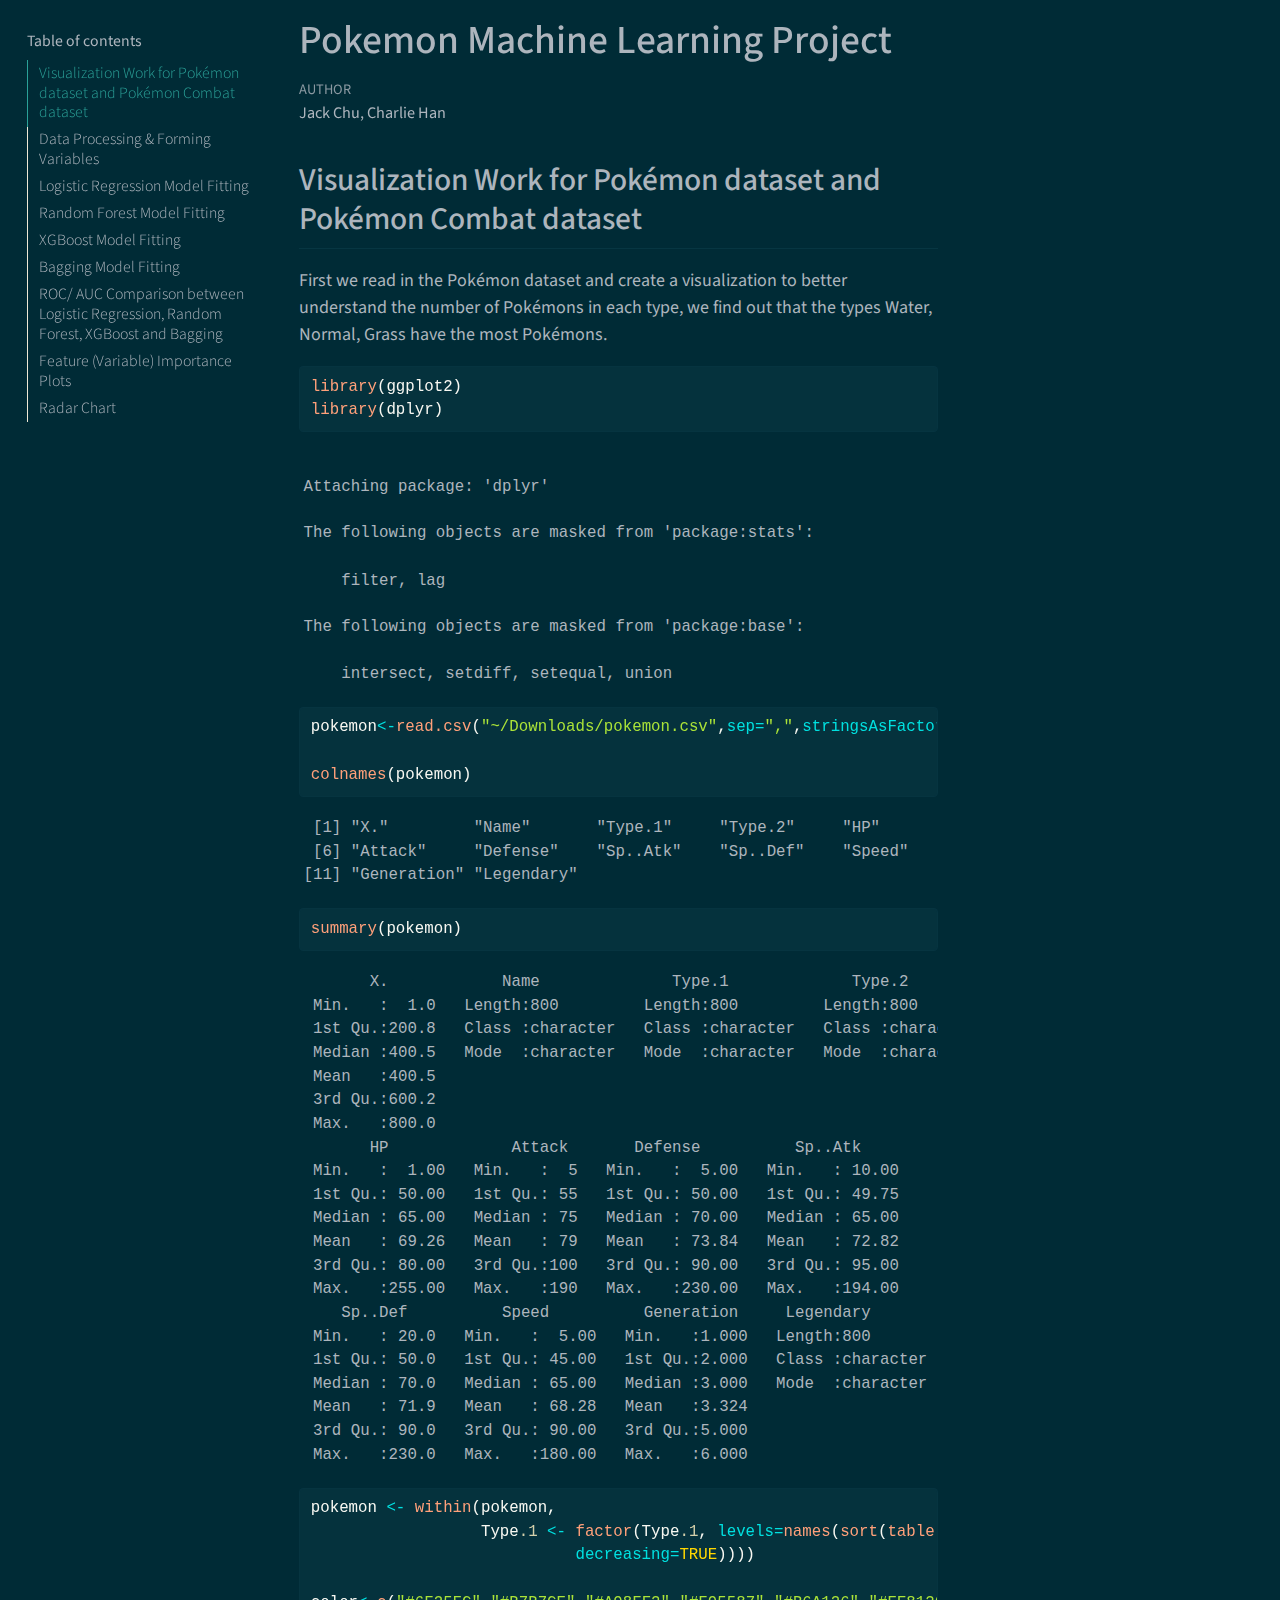
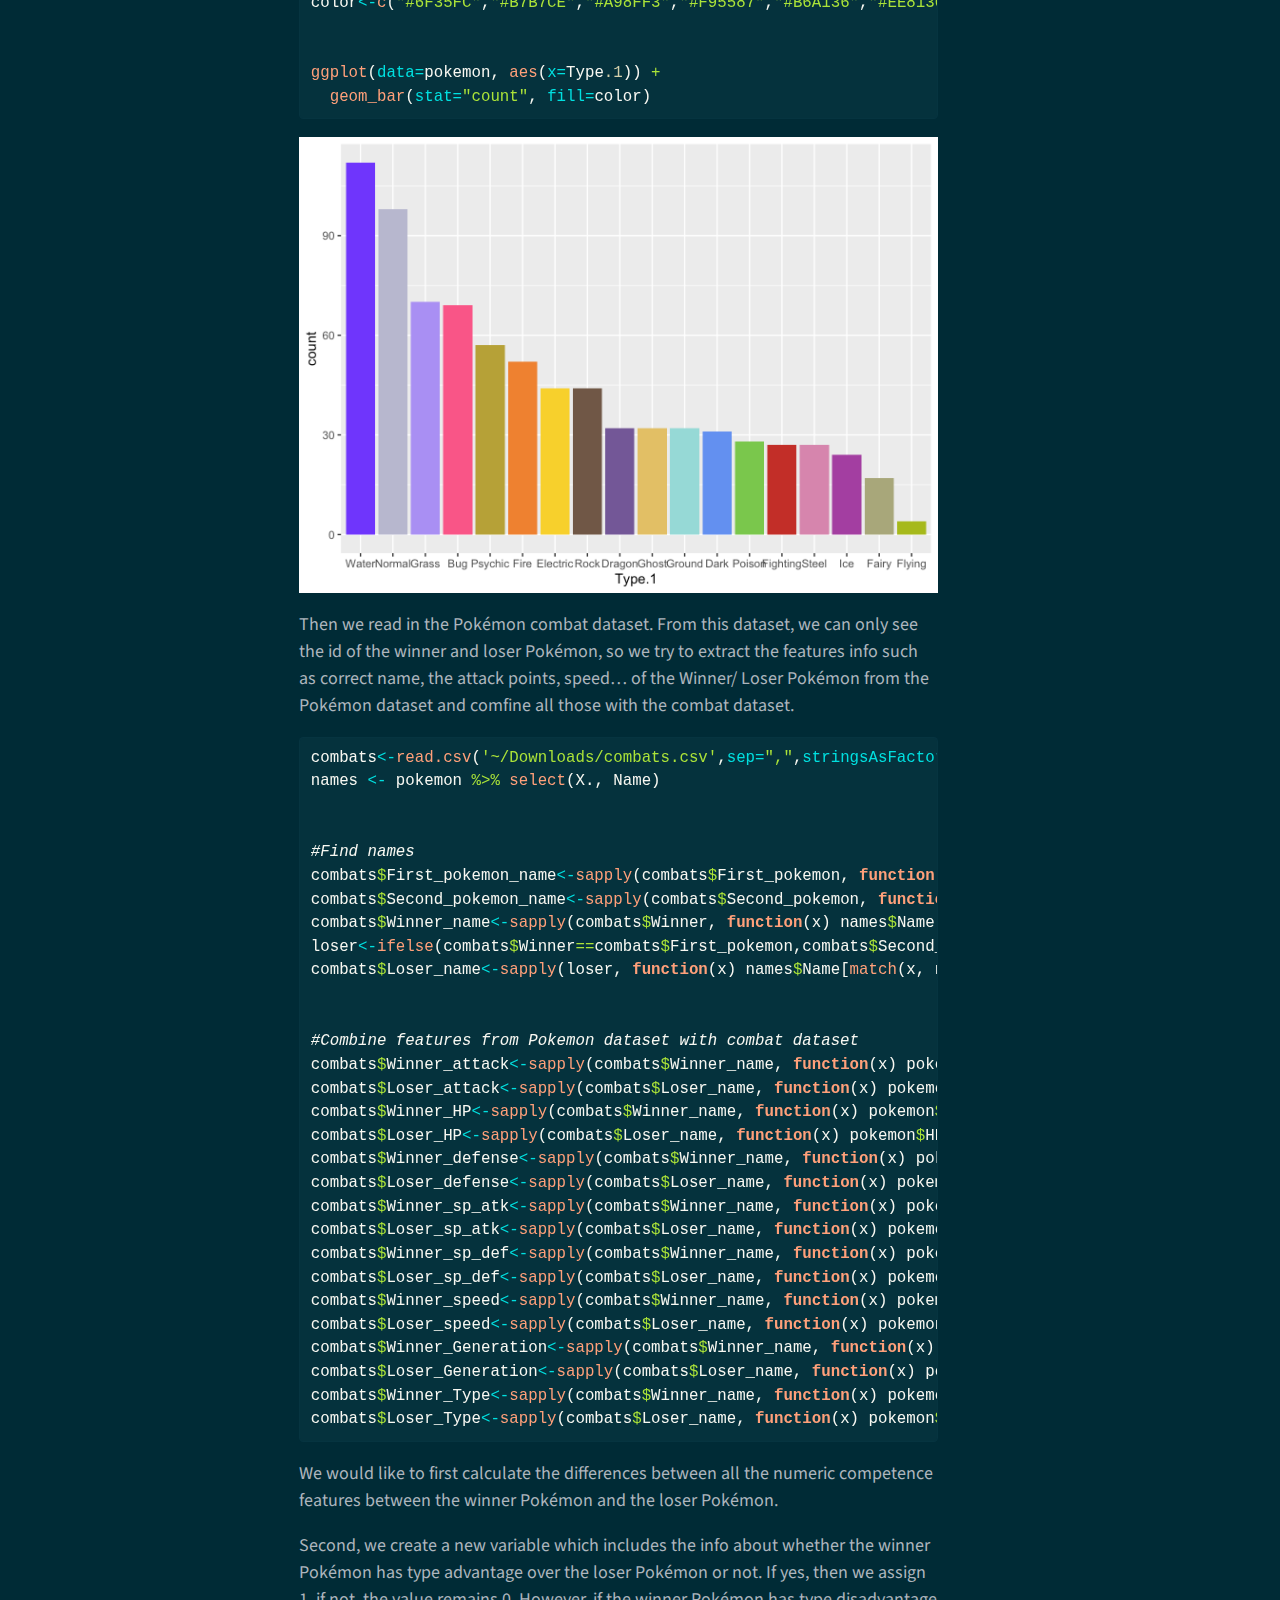
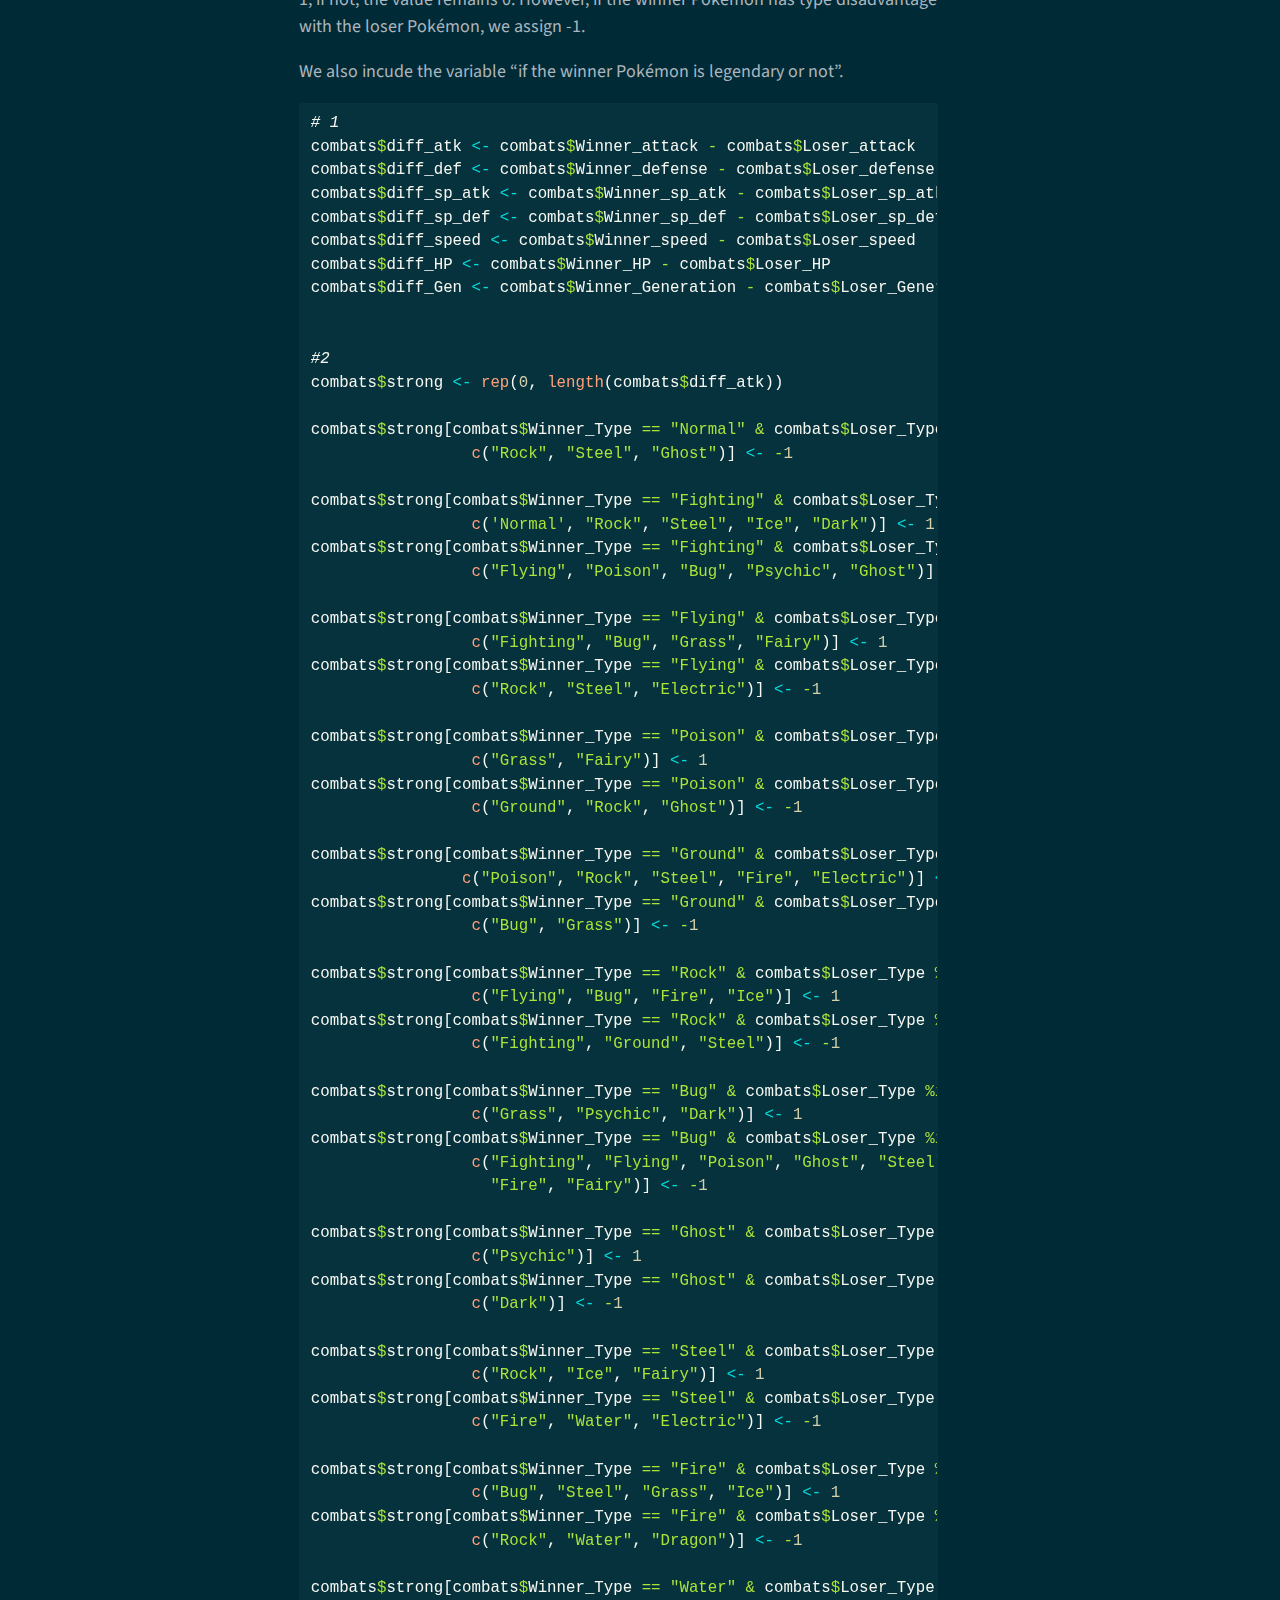
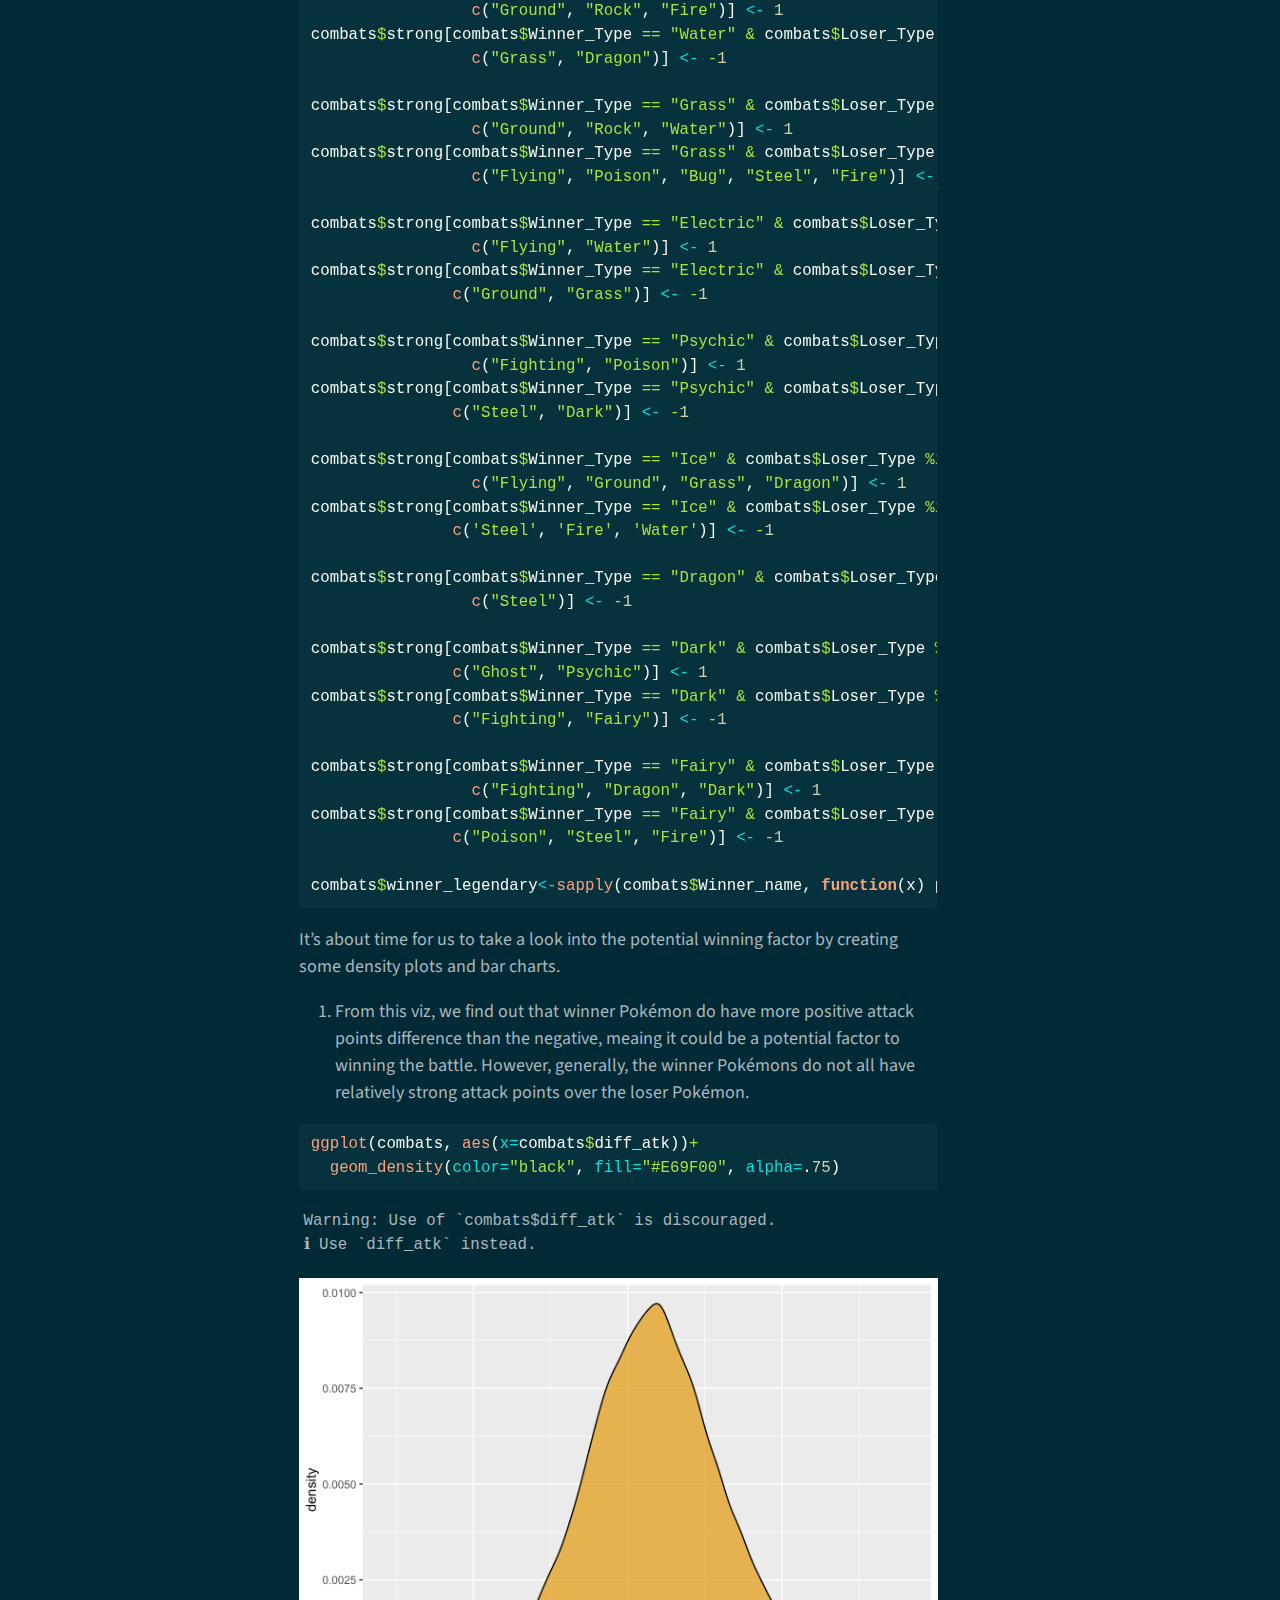
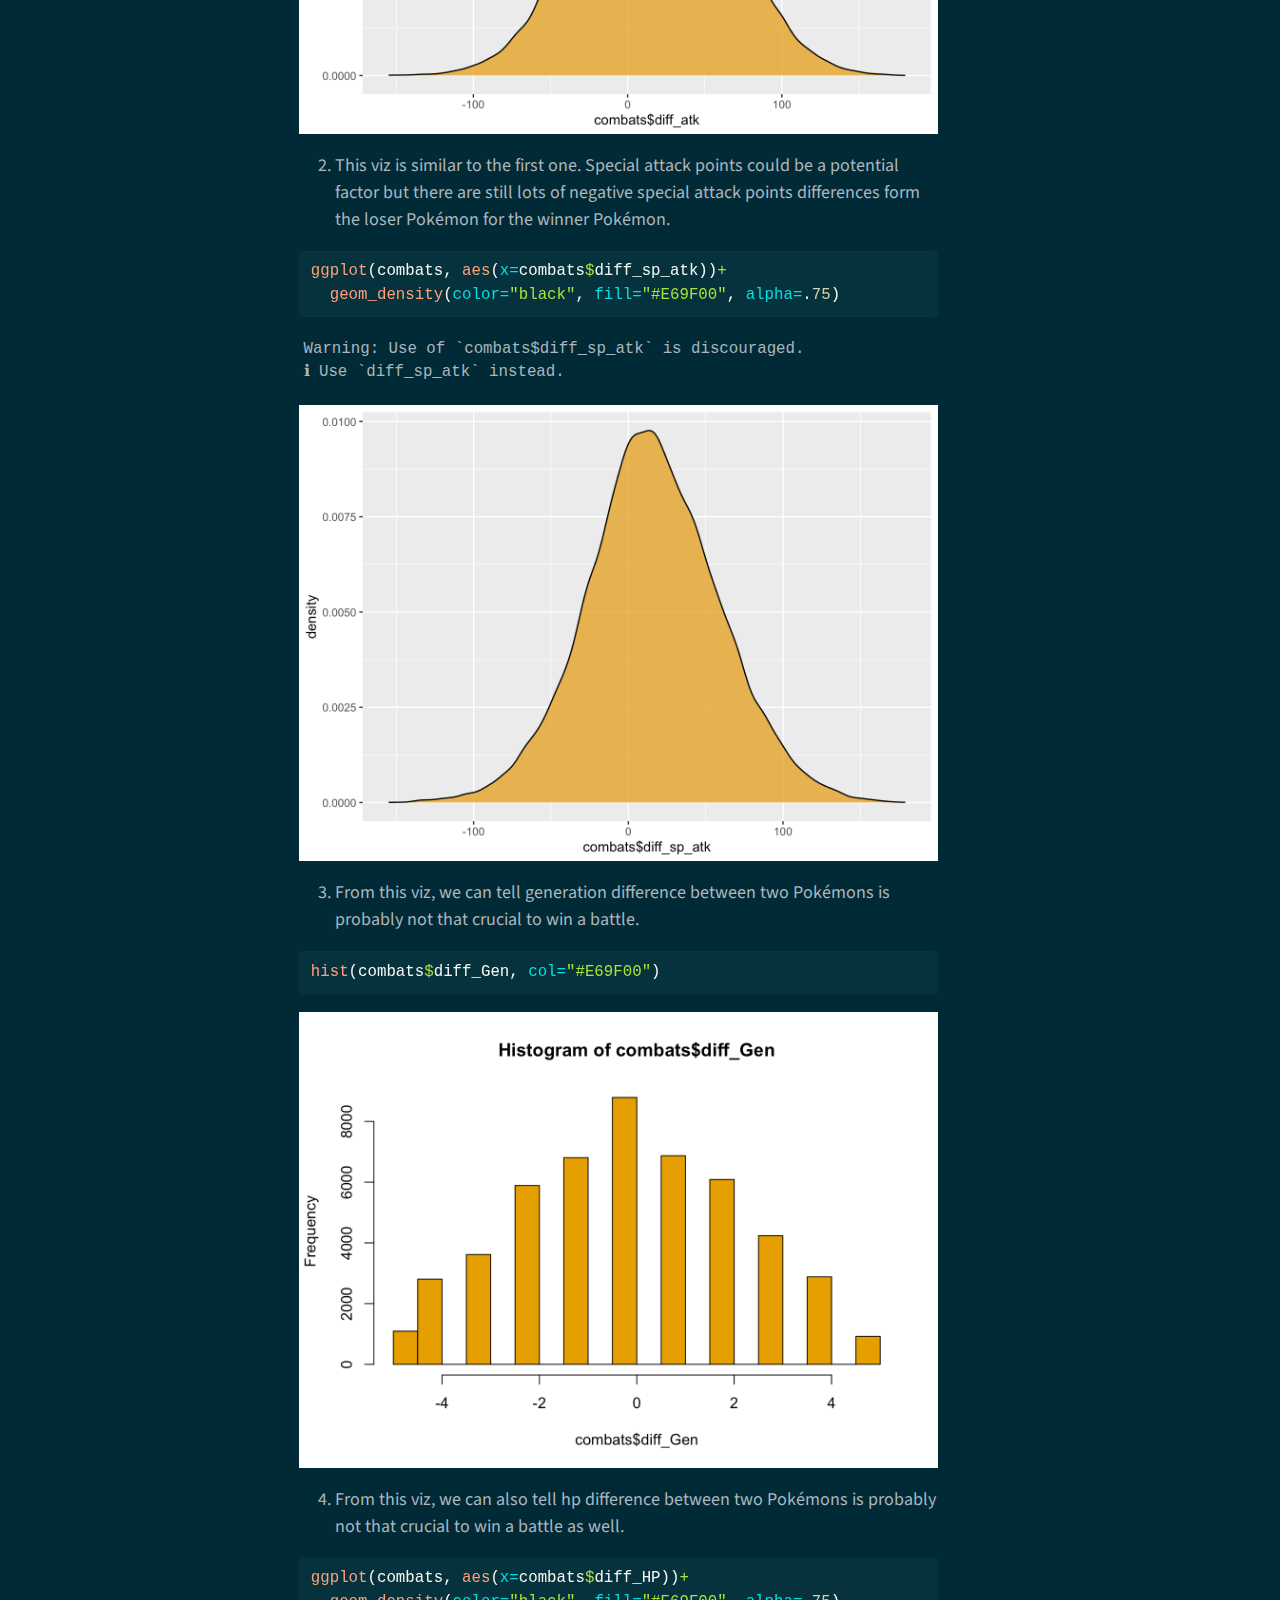
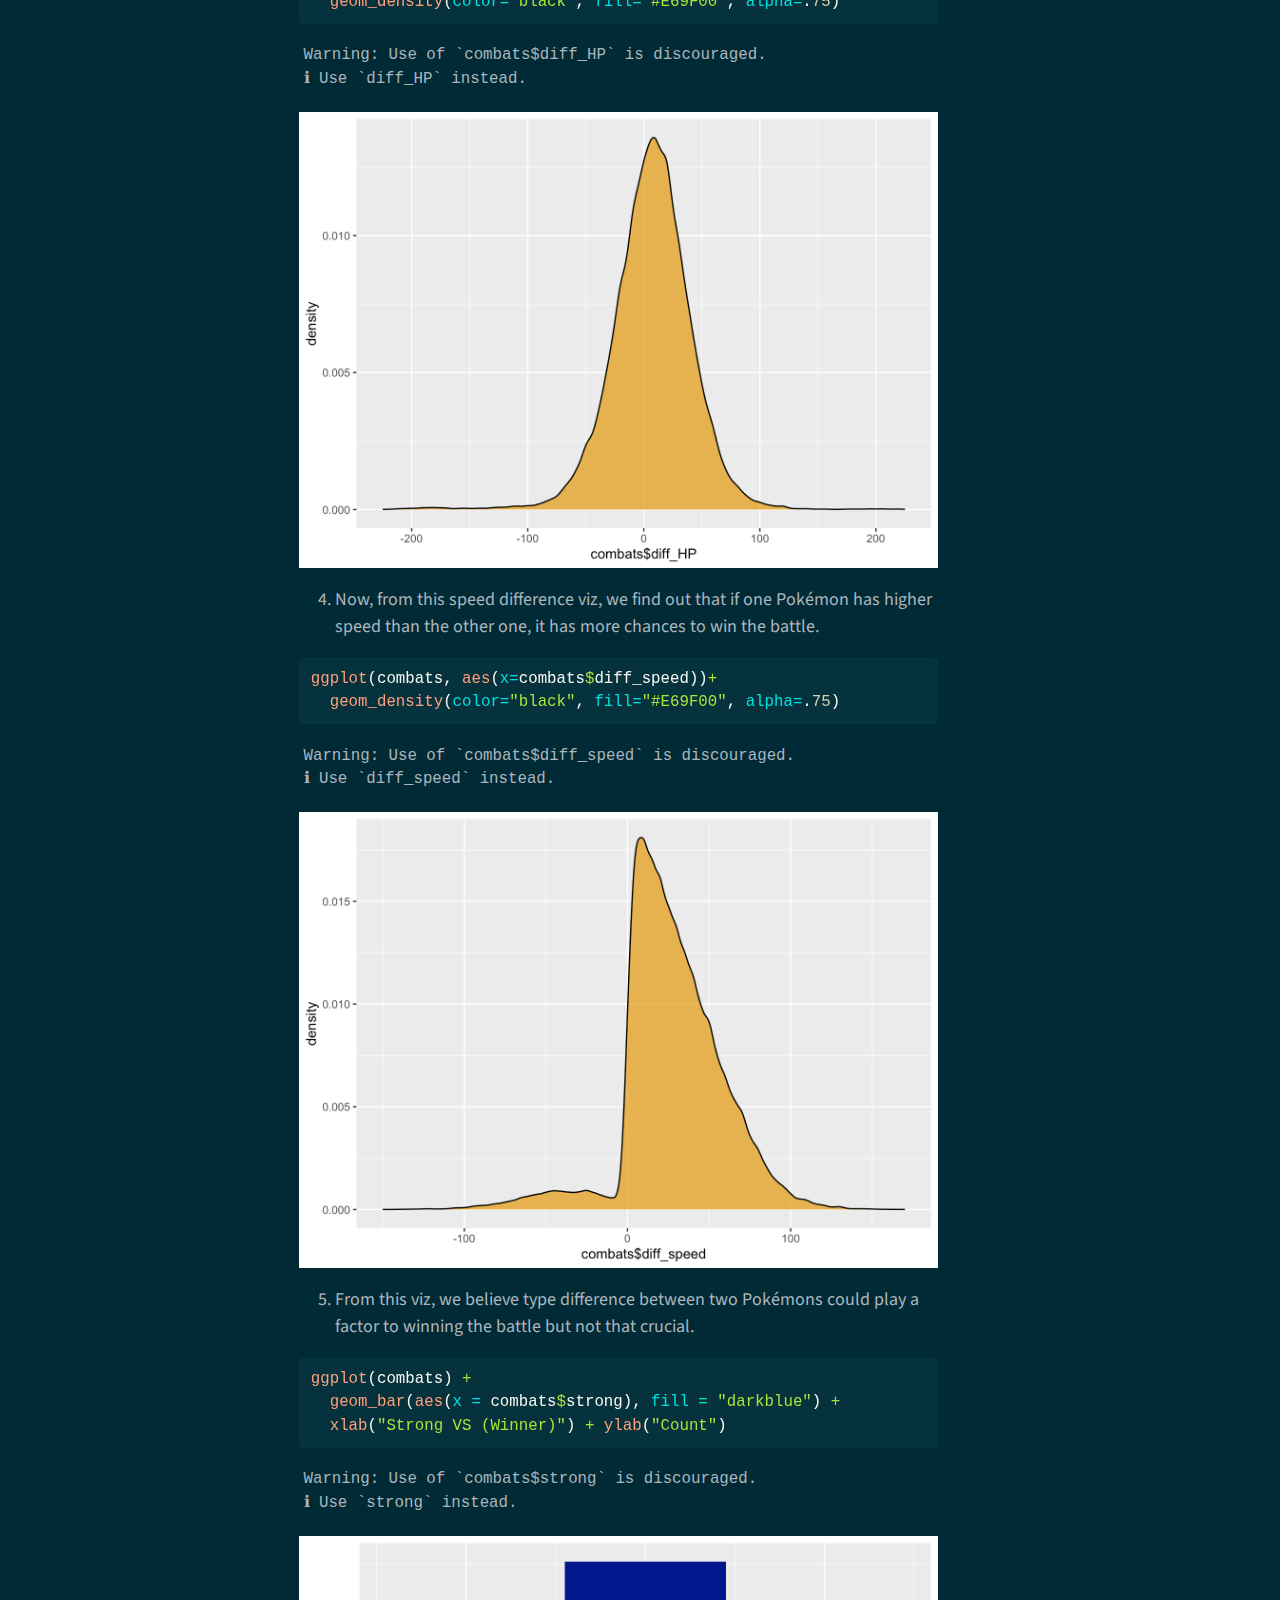
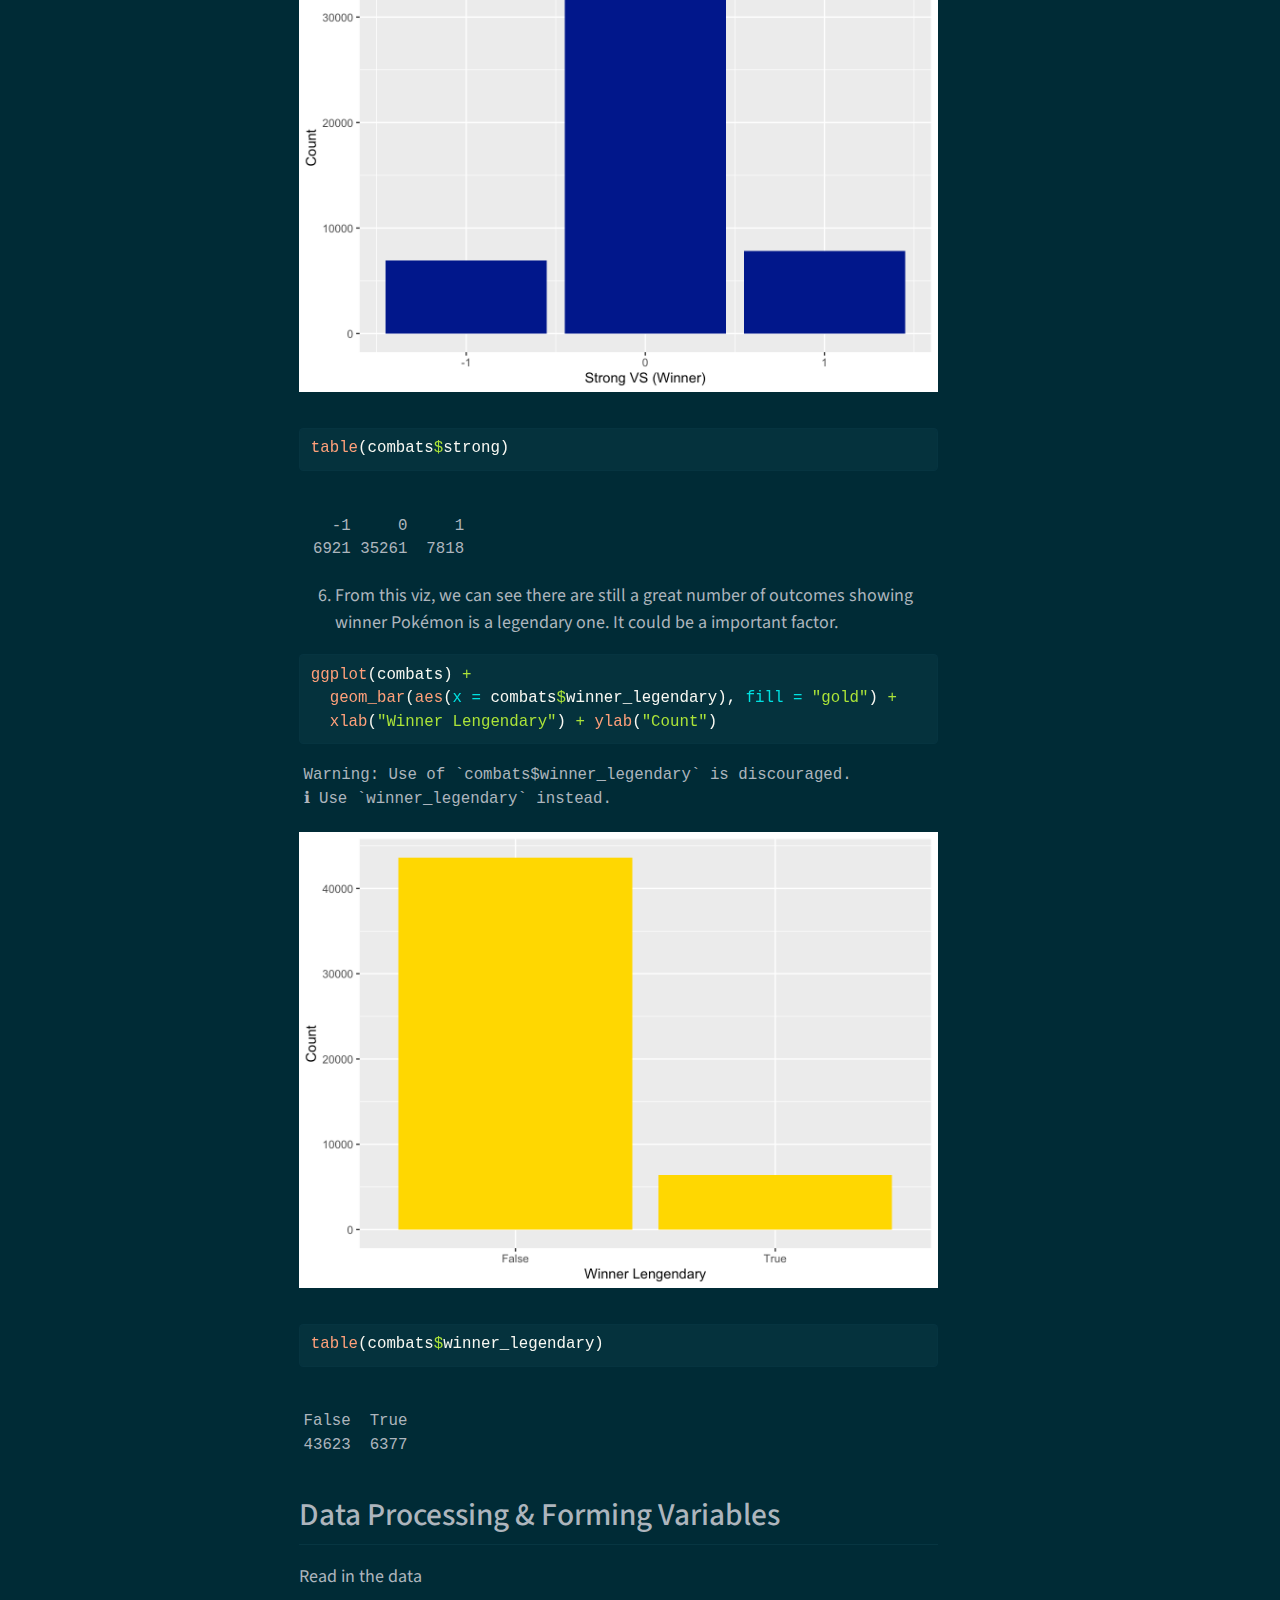
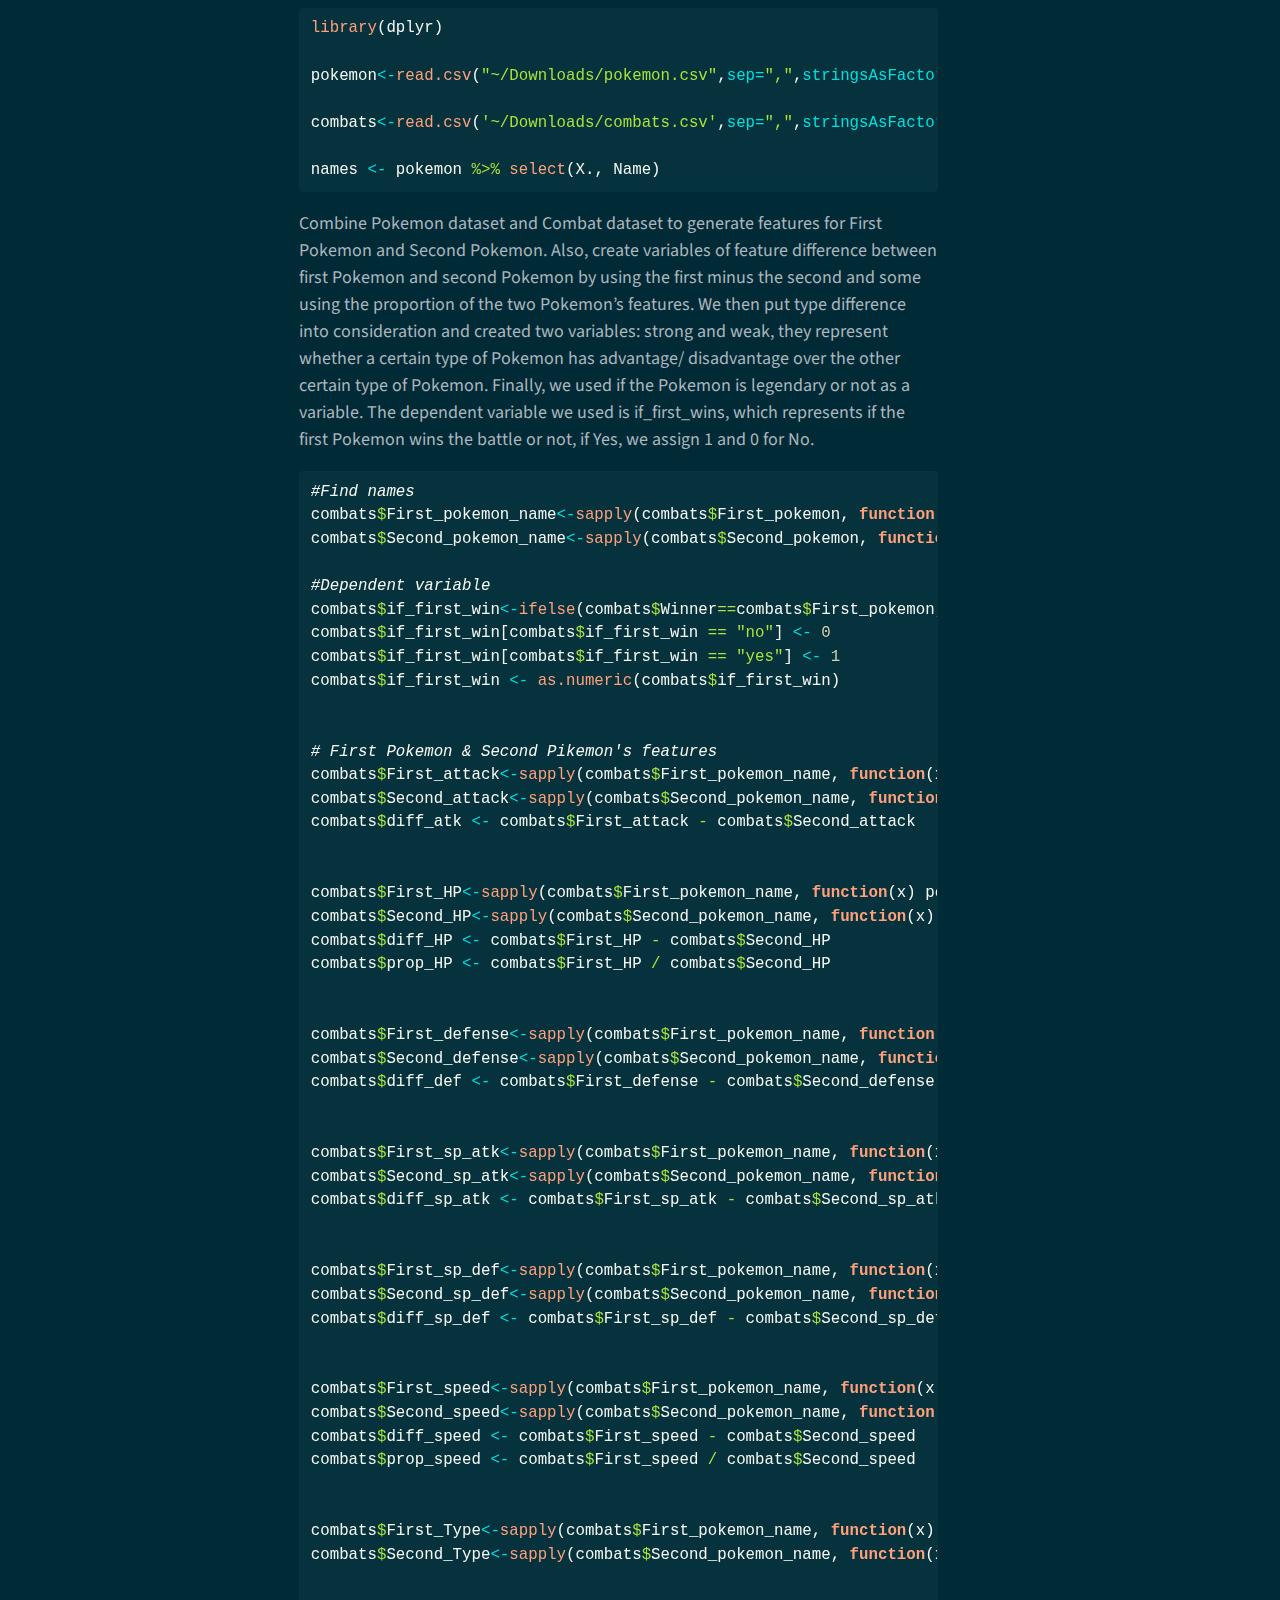
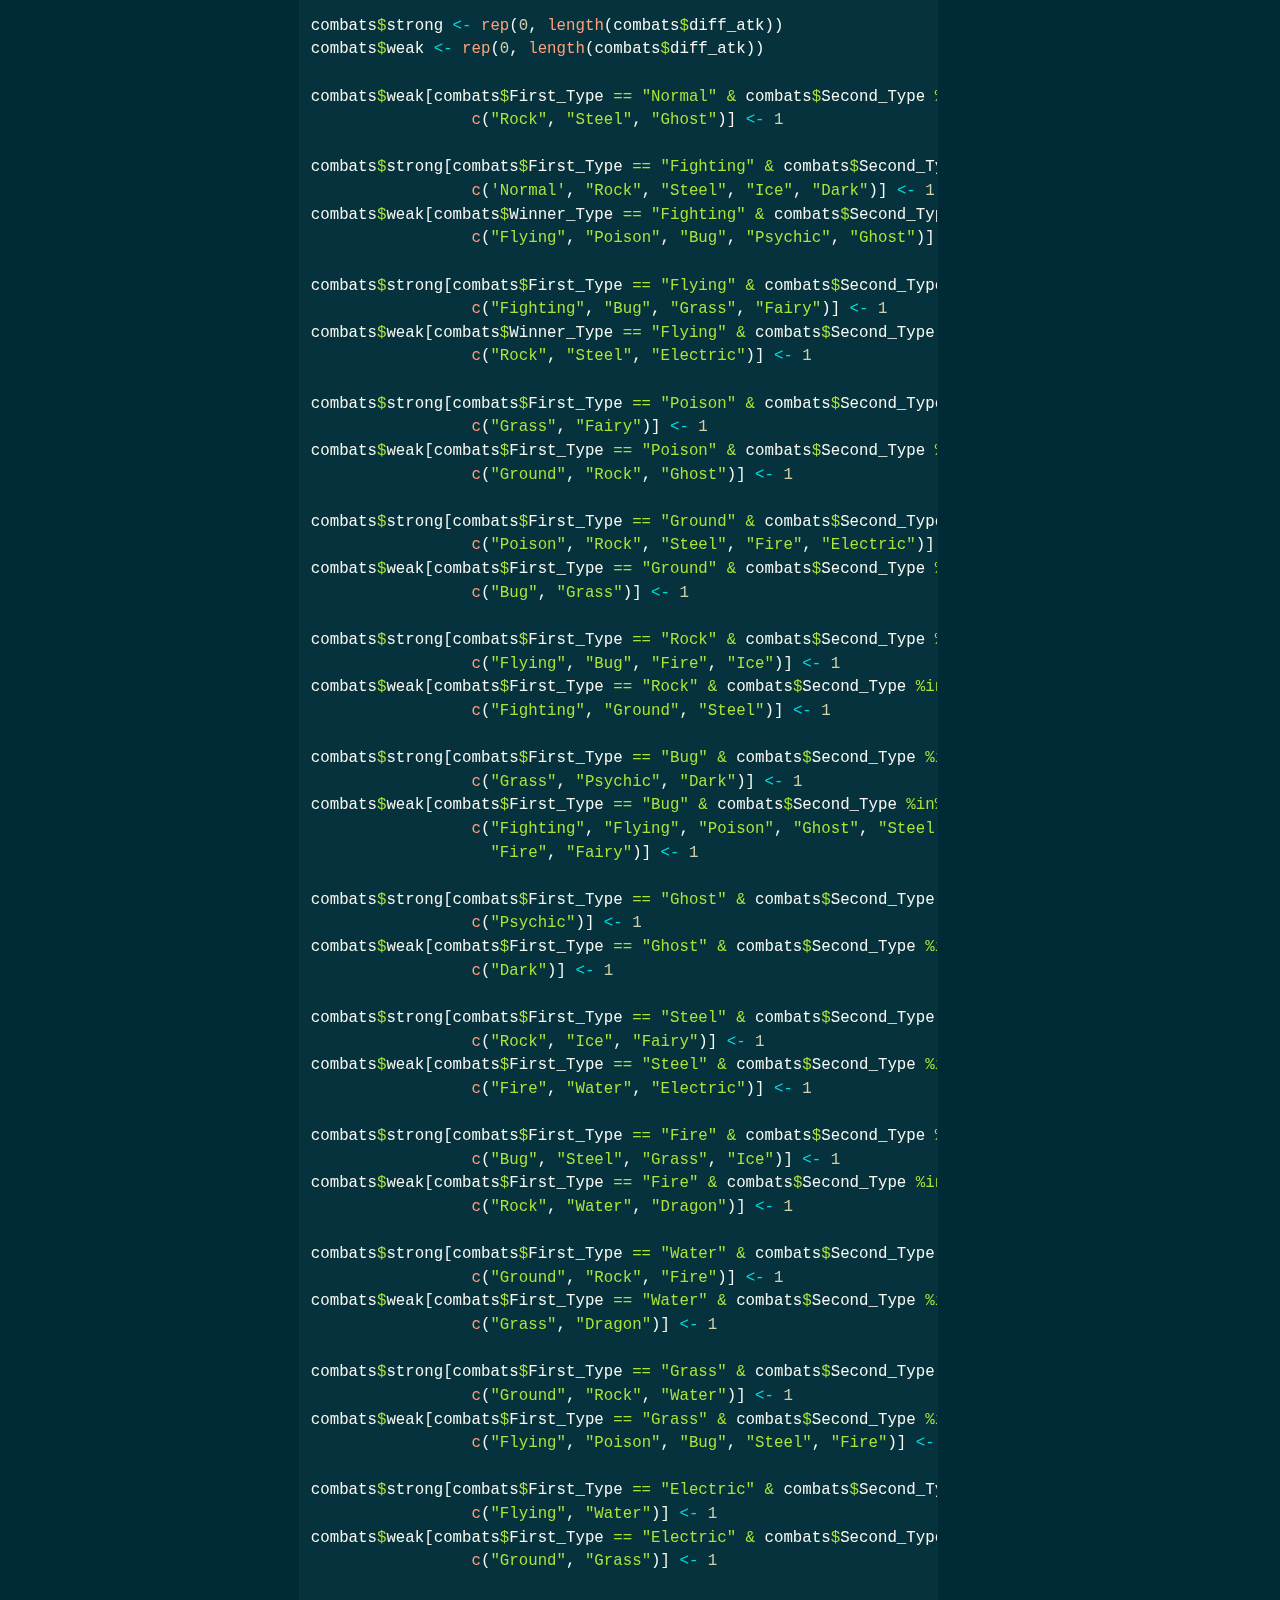
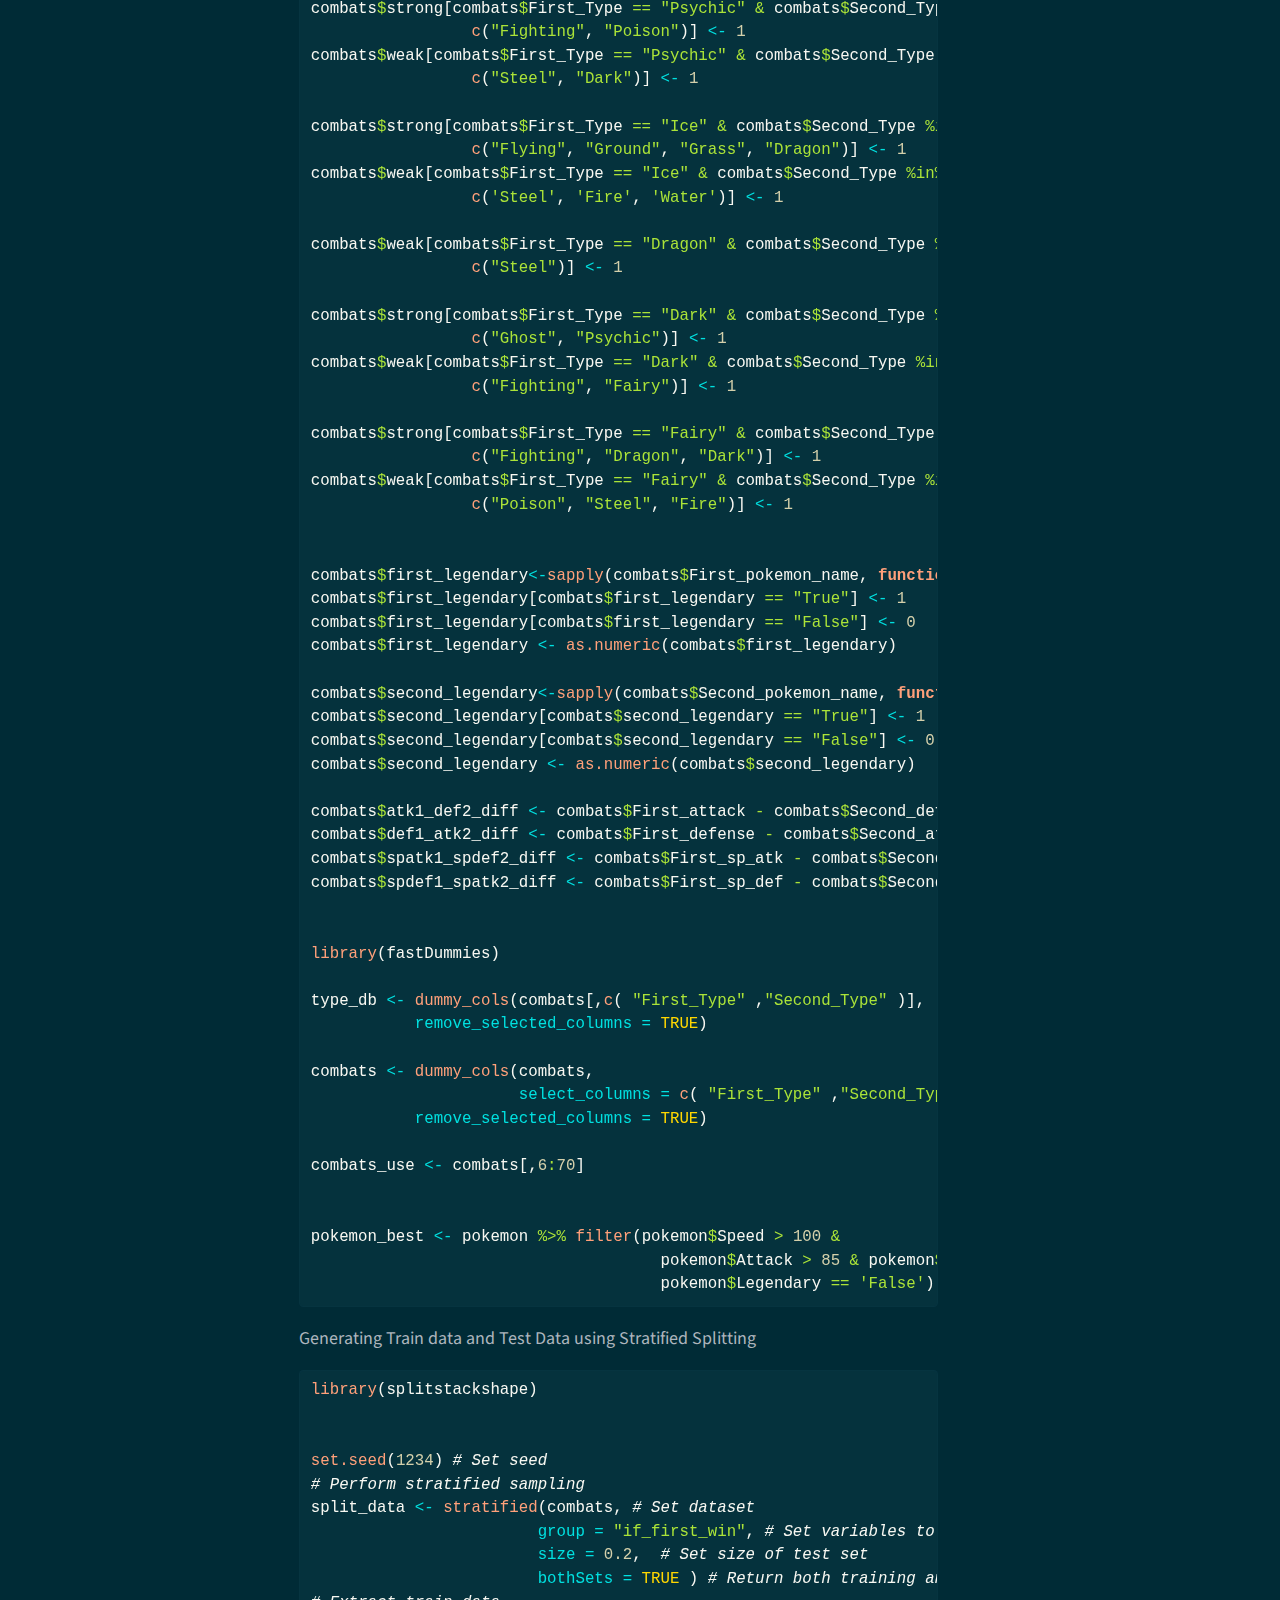
==== Pokemon Project/index.html @ e7b33d69 "Rename Pokemon Final Project.html to index.html" ====
<!DOCTYPE html>
<html xmlns="http://www.w3.org/1999/xhtml" lang="en" xml:lang="en"><head>

<meta charset="utf-8">
<meta name="generator" content="quarto-1.0.36">

<meta name="viewport" content="width=device-width, initial-scale=1.0, user-scalable=yes">

<meta name="author" content="Jack Chu, Charlie Han">

<title>Pokemon Machine Learning Project</title>
<style>
code{white-space: pre-wrap;}
span.smallcaps{font-variant: small-caps;}
span.underline{text-decoration: underline;}
div.column{display: inline-block; vertical-align: top; width: 50%;}
div.hanging-indent{margin-left: 1.5em; text-indent: -1.5em;}
ul.task-list{list-style: none;}
pre > code.sourceCode { white-space: pre; position: relative; }
pre > code.sourceCode > span { display: inline-block; line-height: 1.25; }
pre > code.sourceCode > span:empty { height: 1.2em; }
.sourceCode { overflow: visible; }
code.sourceCode > span { color: inherit; text-decoration: inherit; }
div.sourceCode { margin: 1em 0; }
pre.sourceCode { margin: 0; }
@media screen {
div.sourceCode { overflow: auto; }
}
@media print {
pre > code.sourceCode { white-space: pre-wrap; }
pre > code.sourceCode > span { text-indent: -5em; padding-left: 5em; }
}
pre.numberSource code
  { counter-reset: source-line 0; }
pre.numberSource code > span
  { position: relative; left: -4em; counter-increment: source-line; }
pre.numberSource code > span > a:first-child::before
  { content: counter(source-line);
    position: relative; left: -1em; text-align: right; vertical-align: baseline;
    border: none; display: inline-block;
    -webkit-touch-callout: none; -webkit-user-select: none;
    -khtml-user-select: none; -moz-user-select: none;
    -ms-user-select: none; user-select: none;
    padding: 0 4px; width: 4em;
    color: #aaaaaa;
  }
pre.numberSource { margin-left: 3em; border-left: 1px solid #aaaaaa;  padding-left: 4px; }
div.sourceCode
  {   }
@media screen {
pre > code.sourceCode > span > a:first-child::before { text-decoration: underline; }
}
code span.al { color: #ff0000; font-weight: bold; } /* Alert */
code span.an { color: #60a0b0; font-weight: bold; font-style: italic; } /* Annotation */
code span.at { color: #7d9029; } /* Attribute */
code span.bn { color: #40a070; } /* BaseN */
code span.bu { } /* BuiltIn */
code span.cf { color: #007020; font-weight: bold; } /* ControlFlow */
code span.ch { color: #4070a0; } /* Char */
code span.cn { color: #880000; } /* Constant */
code span.co { color: #60a0b0; font-style: italic; } /* Comment */
code span.cv { color: #60a0b0; font-weight: bold; font-style: italic; } /* CommentVar */
code span.do { color: #ba2121; font-style: italic; } /* Documentation */
code span.dt { color: #902000; } /* DataType */
code span.dv { color: #40a070; } /* DecVal */
code span.er { color: #ff0000; font-weight: bold; } /* Error */
code span.ex { } /* Extension */
code span.fl { color: #40a070; } /* Float */
code span.fu { color: #06287e; } /* Function */
code span.im { } /* Import */
code span.in { color: #60a0b0; font-weight: bold; font-style: italic; } /* Information */
code span.kw { color: #007020; font-weight: bold; } /* Keyword */
code span.op { color: #666666; } /* Operator */
code span.ot { color: #007020; } /* Other */
code span.pp { color: #bc7a00; } /* Preprocessor */
code span.sc { color: #4070a0; } /* SpecialChar */
code span.ss { color: #bb6688; } /* SpecialString */
code span.st { color: #4070a0; } /* String */
code span.va { color: #19177c; } /* Variable */
code span.vs { color: #4070a0; } /* VerbatimString */
code span.wa { color: #60a0b0; font-weight: bold; font-style: italic; } /* Warning */
</style>


<script src="Pokemon Final Project_files/libs/clipboard/clipboard.min.js"></script>
<script src="Pokemon Final Project_files/libs/quarto-html/quarto.js"></script>
<script src="Pokemon Final Project_files/libs/quarto-html/popper.min.js"></script>
<script src="Pokemon Final Project_files/libs/quarto-html/tippy.umd.min.js"></script>
<script src="Pokemon Final Project_files/libs/quarto-html/anchor.min.js"></script>
<link href="Pokemon Final Project_files/libs/quarto-html/tippy.css" rel="stylesheet">
<link href="Pokemon Final Project_files/libs/quarto-html/quarto-syntax-highlighting-dark.css" rel="stylesheet" id="quarto-text-highlighting-styles">
<script src="Pokemon Final Project_files/libs/bootstrap/bootstrap.min.js"></script>
<link href="Pokemon Final Project_files/libs/bootstrap/bootstrap-icons.css" rel="stylesheet">
<link href="Pokemon Final Project_files/libs/bootstrap/bootstrap.min.css" rel="stylesheet" id="quarto-bootstrap" data-mode="dark">


</head>

<body>

<div id="quarto-content" class="page-columns page-rows-contents page-layout-article toc-left">
<div id="quarto-sidebar-toc-left" class="sidebar toc-left">
  <nav id="TOC" role="doc-toc">
    <h2 id="toc-title">Table of contents</h2>
   
  <ul>
  <li><a href="#visualization-work-for-pokémon-dataset-and-pokémon-combat-dataset" id="toc-visualization-work-for-pokémon-dataset-and-pokémon-combat-dataset" class="nav-link active" data-scroll-target="#visualization-work-for-pokémon-dataset-and-pokémon-combat-dataset">Visualization Work for Pokémon dataset and Pokémon Combat dataset</a></li>
  <li><a href="#data-processing-forming-variables" id="toc-data-processing-forming-variables" class="nav-link" data-scroll-target="#data-processing-forming-variables">Data Processing &amp; Forming Variables</a></li>
  <li><a href="#logistic-regression-model-fitting" id="toc-logistic-regression-model-fitting" class="nav-link" data-scroll-target="#logistic-regression-model-fitting">Logistic Regression Model Fitting</a></li>
  <li><a href="#random-forest-model-fitting" id="toc-random-forest-model-fitting" class="nav-link" data-scroll-target="#random-forest-model-fitting">Random Forest Model Fitting</a></li>
  <li><a href="#xgboost-model-fitting" id="toc-xgboost-model-fitting" class="nav-link" data-scroll-target="#xgboost-model-fitting">XGBoost Model Fitting</a></li>
  <li><a href="#bagging-model-fitting" id="toc-bagging-model-fitting" class="nav-link" data-scroll-target="#bagging-model-fitting">Bagging Model Fitting</a></li>
  <li><a href="#roc-auc-comparison-between-logistic-regression-random-forest-xgboost-and-bagging" id="toc-roc-auc-comparison-between-logistic-regression-random-forest-xgboost-and-bagging" class="nav-link" data-scroll-target="#roc-auc-comparison-between-logistic-regression-random-forest-xgboost-and-bagging">ROC/ AUC Comparison between Logistic Regression, Random Forest, XGBoost and Bagging</a></li>
  <li><a href="#feature-variable-importance-plots" id="toc-feature-variable-importance-plots" class="nav-link" data-scroll-target="#feature-variable-importance-plots">Feature (Variable) Importance Plots</a></li>
  <li><a href="#radar-chart" id="toc-radar-chart" class="nav-link" data-scroll-target="#radar-chart">Radar Chart</a></li>
  </ul>
</nav>
</div>
<div id="quarto-margin-sidebar" class="sidebar margin-sidebar">
</div>
<main class="content" id="quarto-document-content">

<header id="title-block-header" class="quarto-title-block default">
<div class="quarto-title">
<h1 class="title">Pokemon Machine Learning Project</h1>
</div>



<div class="quarto-title-meta">

    <div>
    <div class="quarto-title-meta-heading">Author</div>
    <div class="quarto-title-meta-contents">
             <p>Jack Chu, Charlie Han </p>
          </div>
  </div>
    
    
  </div>
  

</header>

<section id="visualization-work-for-pokémon-dataset-and-pokémon-combat-dataset" class="level2">
<h2 class="anchored" data-anchor-id="visualization-work-for-pokémon-dataset-and-pokémon-combat-dataset">Visualization Work for Pokémon dataset and Pokémon Combat dataset</h2>
<p>First we read in the Pokémon dataset and create a visualization to better understand the number of Pokémons in each type, we find out that the types Water, Normal, Grass have the most Pokémons.</p>
<div class="cell">
<div class="sourceCode cell-code" id="cb1"><pre class="sourceCode r code-with-copy"><code class="sourceCode r"><span id="cb1-1"><a href="#cb1-1" aria-hidden="true" tabindex="-1"></a><span class="fu">library</span>(ggplot2)</span>
<span id="cb1-2"><a href="#cb1-2" aria-hidden="true" tabindex="-1"></a><span class="fu">library</span>(dplyr)</span></code><button title="Copy to Clipboard" class="code-copy-button"><i class="bi"></i></button></pre></div>
<div class="cell-output cell-output-stderr">
<pre><code>
Attaching package: 'dplyr'</code></pre>
</div>
<div class="cell-output cell-output-stderr">
<pre><code>The following objects are masked from 'package:stats':

    filter, lag</code></pre>
</div>
<div class="cell-output cell-output-stderr">
<pre><code>The following objects are masked from 'package:base':

    intersect, setdiff, setequal, union</code></pre>
</div>
<div class="sourceCode cell-code" id="cb5"><pre class="sourceCode r code-with-copy"><code class="sourceCode r"><span id="cb5-1"><a href="#cb5-1" aria-hidden="true" tabindex="-1"></a>pokemon<span class="ot">&lt;-</span><span class="fu">read.csv</span>(<span class="st">"~/Downloads/pokemon.csv"</span>,<span class="at">sep=</span><span class="st">","</span>,<span class="at">stringsAsFactors=</span>F)</span>
<span id="cb5-2"><a href="#cb5-2" aria-hidden="true" tabindex="-1"></a></span>
<span id="cb5-3"><a href="#cb5-3" aria-hidden="true" tabindex="-1"></a><span class="fu">colnames</span>(pokemon)</span></code><button title="Copy to Clipboard" class="code-copy-button"><i class="bi"></i></button></pre></div>
<div class="cell-output cell-output-stdout">
<pre><code> [1] "X."         "Name"       "Type.1"     "Type.2"     "HP"        
 [6] "Attack"     "Defense"    "Sp..Atk"    "Sp..Def"    "Speed"     
[11] "Generation" "Legendary" </code></pre>
</div>
<div class="sourceCode cell-code" id="cb7"><pre class="sourceCode r code-with-copy"><code class="sourceCode r"><span id="cb7-1"><a href="#cb7-1" aria-hidden="true" tabindex="-1"></a><span class="fu">summary</span>(pokemon)</span></code><button title="Copy to Clipboard" class="code-copy-button"><i class="bi"></i></button></pre></div>
<div class="cell-output cell-output-stdout">
<pre><code>       X.            Name              Type.1             Type.2         
 Min.   :  1.0   Length:800         Length:800         Length:800        
 1st Qu.:200.8   Class :character   Class :character   Class :character  
 Median :400.5   Mode  :character   Mode  :character   Mode  :character  
 Mean   :400.5                                                           
 3rd Qu.:600.2                                                           
 Max.   :800.0                                                           
       HP             Attack       Defense          Sp..Atk      
 Min.   :  1.00   Min.   :  5   Min.   :  5.00   Min.   : 10.00  
 1st Qu.: 50.00   1st Qu.: 55   1st Qu.: 50.00   1st Qu.: 49.75  
 Median : 65.00   Median : 75   Median : 70.00   Median : 65.00  
 Mean   : 69.26   Mean   : 79   Mean   : 73.84   Mean   : 72.82  
 3rd Qu.: 80.00   3rd Qu.:100   3rd Qu.: 90.00   3rd Qu.: 95.00  
 Max.   :255.00   Max.   :190   Max.   :230.00   Max.   :194.00  
    Sp..Def          Speed          Generation     Legendary        
 Min.   : 20.0   Min.   :  5.00   Min.   :1.000   Length:800        
 1st Qu.: 50.0   1st Qu.: 45.00   1st Qu.:2.000   Class :character  
 Median : 70.0   Median : 65.00   Median :3.000   Mode  :character  
 Mean   : 71.9   Mean   : 68.28   Mean   :3.324                     
 3rd Qu.: 90.0   3rd Qu.: 90.00   3rd Qu.:5.000                     
 Max.   :230.0   Max.   :180.00   Max.   :6.000                     </code></pre>
</div>
<div class="sourceCode cell-code" id="cb9"><pre class="sourceCode r code-with-copy"><code class="sourceCode r"><span id="cb9-1"><a href="#cb9-1" aria-hidden="true" tabindex="-1"></a>pokemon <span class="ot">&lt;-</span> <span class="fu">within</span>(pokemon, </span>
<span id="cb9-2"><a href="#cb9-2" aria-hidden="true" tabindex="-1"></a>                  Type<span class="fl">.1</span> <span class="ot">&lt;-</span> <span class="fu">factor</span>(Type<span class="fl">.1</span>, <span class="at">levels=</span><span class="fu">names</span>(<span class="fu">sort</span>(<span class="fu">table</span>(Type<span class="fl">.1</span>), </span>
<span id="cb9-3"><a href="#cb9-3" aria-hidden="true" tabindex="-1"></a>                            <span class="at">decreasing=</span><span class="cn">TRUE</span>))))</span>
<span id="cb9-4"><a href="#cb9-4" aria-hidden="true" tabindex="-1"></a></span>
<span id="cb9-5"><a href="#cb9-5" aria-hidden="true" tabindex="-1"></a>color<span class="ot">&lt;-</span><span class="fu">c</span>(<span class="st">"#6F35FC"</span>,<span class="st">"#B7B7CE"</span>,<span class="st">"#A98FF3"</span>,<span class="st">"#F95587"</span>,<span class="st">"#B6A136"</span>,<span class="st">"#EE8130"</span>,<span class="st">"#F7D02C"</span>,<span class="st">"#705746"</span>,<span class="st">"#735797"</span>,<span class="st">"#E2BF65"</span>,<span class="st">"#96D9D6"</span>,<span class="st">"#6390F0"</span>,<span class="st">"#7AC74C"</span>,<span class="st">"#C22E28"</span>,<span class="st">"#D685AD"</span>,<span class="st">"#A33EA1"</span>,<span class="st">"#A8A77A"</span>,<span class="st">"#A6B91A"</span>)</span>
<span id="cb9-6"><a href="#cb9-6" aria-hidden="true" tabindex="-1"></a></span>
<span id="cb9-7"><a href="#cb9-7" aria-hidden="true" tabindex="-1"></a></span>
<span id="cb9-8"><a href="#cb9-8" aria-hidden="true" tabindex="-1"></a><span class="fu">ggplot</span>(<span class="at">data=</span>pokemon, <span class="fu">aes</span>(<span class="at">x=</span>Type<span class="fl">.1</span>)) <span class="sc">+</span></span>
<span id="cb9-9"><a href="#cb9-9" aria-hidden="true" tabindex="-1"></a>  <span class="fu">geom_bar</span>(<span class="at">stat=</span><span class="st">"count"</span>, <span class="at">fill=</span>color)</span></code><button title="Copy to Clipboard" class="code-copy-button"><i class="bi"></i></button></pre></div>
<div class="cell-output-display">
<p><img src="Pokemon-Final-Project_files/figure-html/unnamed-chunk-1-1.png" class="img-fluid" width="672"></p>
</div>
</div>
<p>Then we read in the Pokémon combat dataset. From this dataset, we can only see the id of the winner and loser Pokémon, so we try to extract the features info such as correct name, the attack points, speed… of the Winner/ Loser Pokémon from the Pokémon dataset and comfine all those with the combat dataset.</p>
<div class="cell">
<div class="sourceCode cell-code" id="cb10"><pre class="sourceCode r code-with-copy"><code class="sourceCode r"><span id="cb10-1"><a href="#cb10-1" aria-hidden="true" tabindex="-1"></a>combats<span class="ot">&lt;-</span><span class="fu">read.csv</span>(<span class="st">'~/Downloads/combats.csv'</span>,<span class="at">sep=</span><span class="st">","</span>,<span class="at">stringsAsFactors=</span>F)</span>
<span id="cb10-2"><a href="#cb10-2" aria-hidden="true" tabindex="-1"></a>names <span class="ot">&lt;-</span> pokemon <span class="sc">%&gt;%</span> <span class="fu">select</span>(X., Name)</span>
<span id="cb10-3"><a href="#cb10-3" aria-hidden="true" tabindex="-1"></a></span>
<span id="cb10-4"><a href="#cb10-4" aria-hidden="true" tabindex="-1"></a></span>
<span id="cb10-5"><a href="#cb10-5" aria-hidden="true" tabindex="-1"></a><span class="co">#Find names</span></span>
<span id="cb10-6"><a href="#cb10-6" aria-hidden="true" tabindex="-1"></a>combats<span class="sc">$</span>First_pokemon_name<span class="ot">&lt;-</span><span class="fu">sapply</span>(combats<span class="sc">$</span>First_pokemon, <span class="cf">function</span>(x) names<span class="sc">$</span>Name[<span class="fu">match</span>(x, names<span class="sc">$</span>X.)])</span>
<span id="cb10-7"><a href="#cb10-7" aria-hidden="true" tabindex="-1"></a>combats<span class="sc">$</span>Second_pokemon_name<span class="ot">&lt;-</span><span class="fu">sapply</span>(combats<span class="sc">$</span>Second_pokemon, <span class="cf">function</span>(x) names<span class="sc">$</span>Name[<span class="fu">match</span>(x, names<span class="sc">$</span>X.)])</span>
<span id="cb10-8"><a href="#cb10-8" aria-hidden="true" tabindex="-1"></a>combats<span class="sc">$</span>Winner_name<span class="ot">&lt;-</span><span class="fu">sapply</span>(combats<span class="sc">$</span>Winner, <span class="cf">function</span>(x) names<span class="sc">$</span>Name[<span class="fu">match</span>(x, names<span class="sc">$</span>X.)])</span>
<span id="cb10-9"><a href="#cb10-9" aria-hidden="true" tabindex="-1"></a>loser<span class="ot">&lt;-</span><span class="fu">ifelse</span>(combats<span class="sc">$</span>Winner<span class="sc">==</span>combats<span class="sc">$</span>First_pokemon,combats<span class="sc">$</span>Second_pokemon,combats<span class="sc">$</span>First_pokemon)</span>
<span id="cb10-10"><a href="#cb10-10" aria-hidden="true" tabindex="-1"></a>combats<span class="sc">$</span>Loser_name<span class="ot">&lt;-</span><span class="fu">sapply</span>(loser, <span class="cf">function</span>(x) names<span class="sc">$</span>Name[<span class="fu">match</span>(x, names<span class="sc">$</span>X.)])</span>
<span id="cb10-11"><a href="#cb10-11" aria-hidden="true" tabindex="-1"></a></span>
<span id="cb10-12"><a href="#cb10-12" aria-hidden="true" tabindex="-1"></a></span>
<span id="cb10-13"><a href="#cb10-13" aria-hidden="true" tabindex="-1"></a><span class="co">#Combine features from Pokemon dataset with combat dataset</span></span>
<span id="cb10-14"><a href="#cb10-14" aria-hidden="true" tabindex="-1"></a>combats<span class="sc">$</span>Winner_attack<span class="ot">&lt;-</span><span class="fu">sapply</span>(combats<span class="sc">$</span>Winner_name, <span class="cf">function</span>(x) pokemon<span class="sc">$</span>Attack[<span class="fu">match</span>(x, pokemon<span class="sc">$</span>Name)])</span>
<span id="cb10-15"><a href="#cb10-15" aria-hidden="true" tabindex="-1"></a>combats<span class="sc">$</span>Loser_attack<span class="ot">&lt;-</span><span class="fu">sapply</span>(combats<span class="sc">$</span>Loser_name, <span class="cf">function</span>(x) pokemon<span class="sc">$</span>Attack[<span class="fu">match</span>(x, pokemon<span class="sc">$</span>Name)])</span>
<span id="cb10-16"><a href="#cb10-16" aria-hidden="true" tabindex="-1"></a>combats<span class="sc">$</span>Winner_HP<span class="ot">&lt;-</span><span class="fu">sapply</span>(combats<span class="sc">$</span>Winner_name, <span class="cf">function</span>(x) pokemon<span class="sc">$</span>HP[<span class="fu">match</span>(x, pokemon<span class="sc">$</span>Name)])</span>
<span id="cb10-17"><a href="#cb10-17" aria-hidden="true" tabindex="-1"></a>combats<span class="sc">$</span>Loser_HP<span class="ot">&lt;-</span><span class="fu">sapply</span>(combats<span class="sc">$</span>Loser_name, <span class="cf">function</span>(x) pokemon<span class="sc">$</span>HP[<span class="fu">match</span>(x, pokemon<span class="sc">$</span>Name)])</span>
<span id="cb10-18"><a href="#cb10-18" aria-hidden="true" tabindex="-1"></a>combats<span class="sc">$</span>Winner_defense<span class="ot">&lt;-</span><span class="fu">sapply</span>(combats<span class="sc">$</span>Winner_name, <span class="cf">function</span>(x) pokemon<span class="sc">$</span>Defense[<span class="fu">match</span>(x, pokemon<span class="sc">$</span>Name)])</span>
<span id="cb10-19"><a href="#cb10-19" aria-hidden="true" tabindex="-1"></a>combats<span class="sc">$</span>Loser_defense<span class="ot">&lt;-</span><span class="fu">sapply</span>(combats<span class="sc">$</span>Loser_name, <span class="cf">function</span>(x) pokemon<span class="sc">$</span>Defense[<span class="fu">match</span>(x, pokemon<span class="sc">$</span>Name)])</span>
<span id="cb10-20"><a href="#cb10-20" aria-hidden="true" tabindex="-1"></a>combats<span class="sc">$</span>Winner_sp_atk<span class="ot">&lt;-</span><span class="fu">sapply</span>(combats<span class="sc">$</span>Winner_name, <span class="cf">function</span>(x) pokemon<span class="sc">$</span>Sp..Atk[<span class="fu">match</span>(x, pokemon<span class="sc">$</span>Name)])</span>
<span id="cb10-21"><a href="#cb10-21" aria-hidden="true" tabindex="-1"></a>combats<span class="sc">$</span>Loser_sp_atk<span class="ot">&lt;-</span><span class="fu">sapply</span>(combats<span class="sc">$</span>Loser_name, <span class="cf">function</span>(x) pokemon<span class="sc">$</span>Sp..Atk[<span class="fu">match</span>(x, pokemon<span class="sc">$</span>Name)])</span>
<span id="cb10-22"><a href="#cb10-22" aria-hidden="true" tabindex="-1"></a>combats<span class="sc">$</span>Winner_sp_def<span class="ot">&lt;-</span><span class="fu">sapply</span>(combats<span class="sc">$</span>Winner_name, <span class="cf">function</span>(x) pokemon<span class="sc">$</span>Sp..Def[<span class="fu">match</span>(x, pokemon<span class="sc">$</span>Name)])</span>
<span id="cb10-23"><a href="#cb10-23" aria-hidden="true" tabindex="-1"></a>combats<span class="sc">$</span>Loser_sp_def<span class="ot">&lt;-</span><span class="fu">sapply</span>(combats<span class="sc">$</span>Loser_name, <span class="cf">function</span>(x) pokemon<span class="sc">$</span>Sp..Def[<span class="fu">match</span>(x, pokemon<span class="sc">$</span>Name)])</span>
<span id="cb10-24"><a href="#cb10-24" aria-hidden="true" tabindex="-1"></a>combats<span class="sc">$</span>Winner_speed<span class="ot">&lt;-</span><span class="fu">sapply</span>(combats<span class="sc">$</span>Winner_name, <span class="cf">function</span>(x) pokemon<span class="sc">$</span>Speed[<span class="fu">match</span>(x, pokemon<span class="sc">$</span>Name)])</span>
<span id="cb10-25"><a href="#cb10-25" aria-hidden="true" tabindex="-1"></a>combats<span class="sc">$</span>Loser_speed<span class="ot">&lt;-</span><span class="fu">sapply</span>(combats<span class="sc">$</span>Loser_name, <span class="cf">function</span>(x) pokemon<span class="sc">$</span>Speed[<span class="fu">match</span>(x, pokemon<span class="sc">$</span>Name)])</span>
<span id="cb10-26"><a href="#cb10-26" aria-hidden="true" tabindex="-1"></a>combats<span class="sc">$</span>Winner_Generation<span class="ot">&lt;-</span><span class="fu">sapply</span>(combats<span class="sc">$</span>Winner_name, <span class="cf">function</span>(x) pokemon<span class="sc">$</span>Generation[<span class="fu">match</span>(x, pokemon<span class="sc">$</span>Name)])</span>
<span id="cb10-27"><a href="#cb10-27" aria-hidden="true" tabindex="-1"></a>combats<span class="sc">$</span>Loser_Generation<span class="ot">&lt;-</span><span class="fu">sapply</span>(combats<span class="sc">$</span>Loser_name, <span class="cf">function</span>(x) pokemon<span class="sc">$</span>Generation[<span class="fu">match</span>(x, pokemon<span class="sc">$</span>Name)])</span>
<span id="cb10-28"><a href="#cb10-28" aria-hidden="true" tabindex="-1"></a>combats<span class="sc">$</span>Winner_Type<span class="ot">&lt;-</span><span class="fu">sapply</span>(combats<span class="sc">$</span>Winner_name, <span class="cf">function</span>(x) pokemon<span class="sc">$</span>Type<span class="fl">.1</span>[<span class="fu">match</span>(x, pokemon<span class="sc">$</span>Name)])</span>
<span id="cb10-29"><a href="#cb10-29" aria-hidden="true" tabindex="-1"></a>combats<span class="sc">$</span>Loser_Type<span class="ot">&lt;-</span><span class="fu">sapply</span>(combats<span class="sc">$</span>Loser_name, <span class="cf">function</span>(x) pokemon<span class="sc">$</span>Type<span class="fl">.1</span>[<span class="fu">match</span>(x, pokemon<span class="sc">$</span>Name)])</span></code><button title="Copy to Clipboard" class="code-copy-button"><i class="bi"></i></button></pre></div>
</div>
<p>We would like to first calculate the differences between all the numeric competence features between the winner Pokémon and the loser Pokémon.</p>
<p>Second, we create a new variable which includes the info about whether the winner Pokémon has type advantage over the loser Pokémon or not. If yes, then we assign 1, if not, the value remains 0. However, if the winner Pokémon has type disadvantage with the loser Pokémon, we assign -1.</p>
<p>We also incude the variable “if the winner Pokémon is legendary or not”.</p>
<div class="cell">
<div class="sourceCode cell-code" id="cb11"><pre class="sourceCode r code-with-copy"><code class="sourceCode r"><span id="cb11-1"><a href="#cb11-1" aria-hidden="true" tabindex="-1"></a><span class="co"># 1</span></span>
<span id="cb11-2"><a href="#cb11-2" aria-hidden="true" tabindex="-1"></a>combats<span class="sc">$</span>diff_atk <span class="ot">&lt;-</span> combats<span class="sc">$</span>Winner_attack <span class="sc">-</span> combats<span class="sc">$</span>Loser_attack</span>
<span id="cb11-3"><a href="#cb11-3" aria-hidden="true" tabindex="-1"></a>combats<span class="sc">$</span>diff_def <span class="ot">&lt;-</span> combats<span class="sc">$</span>Winner_defense <span class="sc">-</span> combats<span class="sc">$</span>Loser_defense</span>
<span id="cb11-4"><a href="#cb11-4" aria-hidden="true" tabindex="-1"></a>combats<span class="sc">$</span>diff_sp_atk <span class="ot">&lt;-</span> combats<span class="sc">$</span>Winner_sp_atk <span class="sc">-</span> combats<span class="sc">$</span>Loser_sp_atk</span>
<span id="cb11-5"><a href="#cb11-5" aria-hidden="true" tabindex="-1"></a>combats<span class="sc">$</span>diff_sp_def <span class="ot">&lt;-</span> combats<span class="sc">$</span>Winner_sp_def <span class="sc">-</span> combats<span class="sc">$</span>Loser_sp_def</span>
<span id="cb11-6"><a href="#cb11-6" aria-hidden="true" tabindex="-1"></a>combats<span class="sc">$</span>diff_speed <span class="ot">&lt;-</span> combats<span class="sc">$</span>Winner_speed <span class="sc">-</span> combats<span class="sc">$</span>Loser_speed</span>
<span id="cb11-7"><a href="#cb11-7" aria-hidden="true" tabindex="-1"></a>combats<span class="sc">$</span>diff_HP <span class="ot">&lt;-</span> combats<span class="sc">$</span>Winner_HP <span class="sc">-</span> combats<span class="sc">$</span>Loser_HP</span>
<span id="cb11-8"><a href="#cb11-8" aria-hidden="true" tabindex="-1"></a>combats<span class="sc">$</span>diff_Gen <span class="ot">&lt;-</span> combats<span class="sc">$</span>Winner_Generation <span class="sc">-</span> combats<span class="sc">$</span>Loser_Generation</span>
<span id="cb11-9"><a href="#cb11-9" aria-hidden="true" tabindex="-1"></a></span>
<span id="cb11-10"><a href="#cb11-10" aria-hidden="true" tabindex="-1"></a></span>
<span id="cb11-11"><a href="#cb11-11" aria-hidden="true" tabindex="-1"></a><span class="co">#2</span></span>
<span id="cb11-12"><a href="#cb11-12" aria-hidden="true" tabindex="-1"></a>combats<span class="sc">$</span>strong <span class="ot">&lt;-</span> <span class="fu">rep</span>(<span class="dv">0</span>, <span class="fu">length</span>(combats<span class="sc">$</span>diff_atk))</span>
<span id="cb11-13"><a href="#cb11-13" aria-hidden="true" tabindex="-1"></a></span>
<span id="cb11-14"><a href="#cb11-14" aria-hidden="true" tabindex="-1"></a>combats<span class="sc">$</span>strong[combats<span class="sc">$</span>Winner_Type <span class="sc">==</span> <span class="st">"Normal"</span> <span class="sc">&amp;</span> combats<span class="sc">$</span>Loser_Type <span class="sc">%in%</span> </span>
<span id="cb11-15"><a href="#cb11-15" aria-hidden="true" tabindex="-1"></a>                 <span class="fu">c</span>(<span class="st">"Rock"</span>, <span class="st">"Steel"</span>, <span class="st">"Ghost"</span>)] <span class="ot">&lt;-</span> <span class="sc">-</span><span class="dv">1</span></span>
<span id="cb11-16"><a href="#cb11-16" aria-hidden="true" tabindex="-1"></a></span>
<span id="cb11-17"><a href="#cb11-17" aria-hidden="true" tabindex="-1"></a>combats<span class="sc">$</span>strong[combats<span class="sc">$</span>Winner_Type <span class="sc">==</span> <span class="st">"Fighting"</span> <span class="sc">&amp;</span> combats<span class="sc">$</span>Loser_Type <span class="sc">%in%</span> </span>
<span id="cb11-18"><a href="#cb11-18" aria-hidden="true" tabindex="-1"></a>                 <span class="fu">c</span>(<span class="st">'Normal'</span>, <span class="st">"Rock"</span>, <span class="st">"Steel"</span>, <span class="st">"Ice"</span>, <span class="st">"Dark"</span>)] <span class="ot">&lt;-</span> <span class="dv">1</span></span>
<span id="cb11-19"><a href="#cb11-19" aria-hidden="true" tabindex="-1"></a>combats<span class="sc">$</span>strong[combats<span class="sc">$</span>Winner_Type <span class="sc">==</span> <span class="st">"Fighting"</span> <span class="sc">&amp;</span> combats<span class="sc">$</span>Loser_Type <span class="sc">%in%</span> </span>
<span id="cb11-20"><a href="#cb11-20" aria-hidden="true" tabindex="-1"></a>                 <span class="fu">c</span>(<span class="st">"Flying"</span>, <span class="st">"Poison"</span>, <span class="st">"Bug"</span>, <span class="st">"Psychic"</span>, <span class="st">"Ghost"</span>)] <span class="ot">&lt;-</span> <span class="sc">-</span><span class="dv">1</span></span>
<span id="cb11-21"><a href="#cb11-21" aria-hidden="true" tabindex="-1"></a></span>
<span id="cb11-22"><a href="#cb11-22" aria-hidden="true" tabindex="-1"></a>combats<span class="sc">$</span>strong[combats<span class="sc">$</span>Winner_Type <span class="sc">==</span> <span class="st">"Flying"</span> <span class="sc">&amp;</span> combats<span class="sc">$</span>Loser_Type <span class="sc">%in%</span> </span>
<span id="cb11-23"><a href="#cb11-23" aria-hidden="true" tabindex="-1"></a>                 <span class="fu">c</span>(<span class="st">"Fighting"</span>, <span class="st">"Bug"</span>, <span class="st">"Grass"</span>, <span class="st">"Fairy"</span>)] <span class="ot">&lt;-</span> <span class="dv">1</span></span>
<span id="cb11-24"><a href="#cb11-24" aria-hidden="true" tabindex="-1"></a>combats<span class="sc">$</span>strong[combats<span class="sc">$</span>Winner_Type <span class="sc">==</span> <span class="st">"Flying"</span> <span class="sc">&amp;</span> combats<span class="sc">$</span>Loser_Type <span class="sc">%in%</span> </span>
<span id="cb11-25"><a href="#cb11-25" aria-hidden="true" tabindex="-1"></a>                 <span class="fu">c</span>(<span class="st">"Rock"</span>, <span class="st">"Steel"</span>, <span class="st">"Electric"</span>)] <span class="ot">&lt;-</span> <span class="sc">-</span><span class="dv">1</span></span>
<span id="cb11-26"><a href="#cb11-26" aria-hidden="true" tabindex="-1"></a></span>
<span id="cb11-27"><a href="#cb11-27" aria-hidden="true" tabindex="-1"></a>combats<span class="sc">$</span>strong[combats<span class="sc">$</span>Winner_Type <span class="sc">==</span> <span class="st">"Poison"</span> <span class="sc">&amp;</span> combats<span class="sc">$</span>Loser_Type <span class="sc">%in%</span> </span>
<span id="cb11-28"><a href="#cb11-28" aria-hidden="true" tabindex="-1"></a>                 <span class="fu">c</span>(<span class="st">"Grass"</span>, <span class="st">"Fairy"</span>)] <span class="ot">&lt;-</span> <span class="dv">1</span></span>
<span id="cb11-29"><a href="#cb11-29" aria-hidden="true" tabindex="-1"></a>combats<span class="sc">$</span>strong[combats<span class="sc">$</span>Winner_Type <span class="sc">==</span> <span class="st">"Poison"</span> <span class="sc">&amp;</span> combats<span class="sc">$</span>Loser_Type <span class="sc">%in%</span> </span>
<span id="cb11-30"><a href="#cb11-30" aria-hidden="true" tabindex="-1"></a>                 <span class="fu">c</span>(<span class="st">"Ground"</span>, <span class="st">"Rock"</span>, <span class="st">"Ghost"</span>)] <span class="ot">&lt;-</span> <span class="sc">-</span><span class="dv">1</span></span>
<span id="cb11-31"><a href="#cb11-31" aria-hidden="true" tabindex="-1"></a></span>
<span id="cb11-32"><a href="#cb11-32" aria-hidden="true" tabindex="-1"></a>combats<span class="sc">$</span>strong[combats<span class="sc">$</span>Winner_Type <span class="sc">==</span> <span class="st">"Ground"</span> <span class="sc">&amp;</span> combats<span class="sc">$</span>Loser_Type <span class="sc">%in%</span> </span>
<span id="cb11-33"><a href="#cb11-33" aria-hidden="true" tabindex="-1"></a>                <span class="fu">c</span>(<span class="st">"Poison"</span>, <span class="st">"Rock"</span>, <span class="st">"Steel"</span>, <span class="st">"Fire"</span>, <span class="st">"Electric"</span>)] <span class="ot">&lt;-</span> <span class="dv">1</span></span>
<span id="cb11-34"><a href="#cb11-34" aria-hidden="true" tabindex="-1"></a>combats<span class="sc">$</span>strong[combats<span class="sc">$</span>Winner_Type <span class="sc">==</span> <span class="st">"Ground"</span> <span class="sc">&amp;</span> combats<span class="sc">$</span>Loser_Type <span class="sc">%in%</span> </span>
<span id="cb11-35"><a href="#cb11-35" aria-hidden="true" tabindex="-1"></a>                 <span class="fu">c</span>(<span class="st">"Bug"</span>, <span class="st">"Grass"</span>)] <span class="ot">&lt;-</span> <span class="sc">-</span><span class="dv">1</span></span>
<span id="cb11-36"><a href="#cb11-36" aria-hidden="true" tabindex="-1"></a></span>
<span id="cb11-37"><a href="#cb11-37" aria-hidden="true" tabindex="-1"></a>combats<span class="sc">$</span>strong[combats<span class="sc">$</span>Winner_Type <span class="sc">==</span> <span class="st">"Rock"</span> <span class="sc">&amp;</span> combats<span class="sc">$</span>Loser_Type <span class="sc">%in%</span> </span>
<span id="cb11-38"><a href="#cb11-38" aria-hidden="true" tabindex="-1"></a>                 <span class="fu">c</span>(<span class="st">"Flying"</span>, <span class="st">"Bug"</span>, <span class="st">"Fire"</span>, <span class="st">"Ice"</span>)] <span class="ot">&lt;-</span> <span class="dv">1</span></span>
<span id="cb11-39"><a href="#cb11-39" aria-hidden="true" tabindex="-1"></a>combats<span class="sc">$</span>strong[combats<span class="sc">$</span>Winner_Type <span class="sc">==</span> <span class="st">"Rock"</span> <span class="sc">&amp;</span> combats<span class="sc">$</span>Loser_Type <span class="sc">%in%</span> </span>
<span id="cb11-40"><a href="#cb11-40" aria-hidden="true" tabindex="-1"></a>                 <span class="fu">c</span>(<span class="st">"Fighting"</span>, <span class="st">"Ground"</span>, <span class="st">"Steel"</span>)] <span class="ot">&lt;-</span> <span class="sc">-</span><span class="dv">1</span></span>
<span id="cb11-41"><a href="#cb11-41" aria-hidden="true" tabindex="-1"></a></span>
<span id="cb11-42"><a href="#cb11-42" aria-hidden="true" tabindex="-1"></a>combats<span class="sc">$</span>strong[combats<span class="sc">$</span>Winner_Type <span class="sc">==</span> <span class="st">"Bug"</span> <span class="sc">&amp;</span> combats<span class="sc">$</span>Loser_Type <span class="sc">%in%</span> </span>
<span id="cb11-43"><a href="#cb11-43" aria-hidden="true" tabindex="-1"></a>                 <span class="fu">c</span>(<span class="st">"Grass"</span>, <span class="st">"Psychic"</span>, <span class="st">"Dark"</span>)] <span class="ot">&lt;-</span> <span class="dv">1</span></span>
<span id="cb11-44"><a href="#cb11-44" aria-hidden="true" tabindex="-1"></a>combats<span class="sc">$</span>strong[combats<span class="sc">$</span>Winner_Type <span class="sc">==</span> <span class="st">"Bug"</span> <span class="sc">&amp;</span> combats<span class="sc">$</span>Loser_Type <span class="sc">%in%</span> </span>
<span id="cb11-45"><a href="#cb11-45" aria-hidden="true" tabindex="-1"></a>                 <span class="fu">c</span>(<span class="st">"Fighting"</span>, <span class="st">"Flying"</span>, <span class="st">"Poison"</span>, <span class="st">"Ghost"</span>, <span class="st">"Steel"</span>, </span>
<span id="cb11-46"><a href="#cb11-46" aria-hidden="true" tabindex="-1"></a>                   <span class="st">"Fire"</span>, <span class="st">"Fairy"</span>)] <span class="ot">&lt;-</span> <span class="sc">-</span><span class="dv">1</span></span>
<span id="cb11-47"><a href="#cb11-47" aria-hidden="true" tabindex="-1"></a></span>
<span id="cb11-48"><a href="#cb11-48" aria-hidden="true" tabindex="-1"></a>combats<span class="sc">$</span>strong[combats<span class="sc">$</span>Winner_Type <span class="sc">==</span> <span class="st">"Ghost"</span> <span class="sc">&amp;</span> combats<span class="sc">$</span>Loser_Type <span class="sc">%in%</span> </span>
<span id="cb11-49"><a href="#cb11-49" aria-hidden="true" tabindex="-1"></a>                 <span class="fu">c</span>(<span class="st">"Psychic"</span>)] <span class="ot">&lt;-</span> <span class="dv">1</span></span>
<span id="cb11-50"><a href="#cb11-50" aria-hidden="true" tabindex="-1"></a>combats<span class="sc">$</span>strong[combats<span class="sc">$</span>Winner_Type <span class="sc">==</span> <span class="st">"Ghost"</span> <span class="sc">&amp;</span> combats<span class="sc">$</span>Loser_Type <span class="sc">%in%</span> </span>
<span id="cb11-51"><a href="#cb11-51" aria-hidden="true" tabindex="-1"></a>                 <span class="fu">c</span>(<span class="st">"Dark"</span>)] <span class="ot">&lt;-</span> <span class="sc">-</span><span class="dv">1</span></span>
<span id="cb11-52"><a href="#cb11-52" aria-hidden="true" tabindex="-1"></a></span>
<span id="cb11-53"><a href="#cb11-53" aria-hidden="true" tabindex="-1"></a>combats<span class="sc">$</span>strong[combats<span class="sc">$</span>Winner_Type <span class="sc">==</span> <span class="st">"Steel"</span> <span class="sc">&amp;</span> combats<span class="sc">$</span>Loser_Type <span class="sc">%in%</span> </span>
<span id="cb11-54"><a href="#cb11-54" aria-hidden="true" tabindex="-1"></a>                 <span class="fu">c</span>(<span class="st">"Rock"</span>, <span class="st">"Ice"</span>, <span class="st">"Fairy"</span>)] <span class="ot">&lt;-</span> <span class="dv">1</span></span>
<span id="cb11-55"><a href="#cb11-55" aria-hidden="true" tabindex="-1"></a>combats<span class="sc">$</span>strong[combats<span class="sc">$</span>Winner_Type <span class="sc">==</span> <span class="st">"Steel"</span> <span class="sc">&amp;</span> combats<span class="sc">$</span>Loser_Type <span class="sc">%in%</span> </span>
<span id="cb11-56"><a href="#cb11-56" aria-hidden="true" tabindex="-1"></a>                 <span class="fu">c</span>(<span class="st">"Fire"</span>, <span class="st">"Water"</span>, <span class="st">"Electric"</span>)] <span class="ot">&lt;-</span> <span class="sc">-</span><span class="dv">1</span></span>
<span id="cb11-57"><a href="#cb11-57" aria-hidden="true" tabindex="-1"></a></span>
<span id="cb11-58"><a href="#cb11-58" aria-hidden="true" tabindex="-1"></a>combats<span class="sc">$</span>strong[combats<span class="sc">$</span>Winner_Type <span class="sc">==</span> <span class="st">"Fire"</span> <span class="sc">&amp;</span> combats<span class="sc">$</span>Loser_Type <span class="sc">%in%</span> </span>
<span id="cb11-59"><a href="#cb11-59" aria-hidden="true" tabindex="-1"></a>                 <span class="fu">c</span>(<span class="st">"Bug"</span>, <span class="st">"Steel"</span>, <span class="st">"Grass"</span>, <span class="st">"Ice"</span>)] <span class="ot">&lt;-</span> <span class="dv">1</span></span>
<span id="cb11-60"><a href="#cb11-60" aria-hidden="true" tabindex="-1"></a>combats<span class="sc">$</span>strong[combats<span class="sc">$</span>Winner_Type <span class="sc">==</span> <span class="st">"Fire"</span> <span class="sc">&amp;</span> combats<span class="sc">$</span>Loser_Type <span class="sc">%in%</span> </span>
<span id="cb11-61"><a href="#cb11-61" aria-hidden="true" tabindex="-1"></a>                 <span class="fu">c</span>(<span class="st">"Rock"</span>, <span class="st">"Water"</span>, <span class="st">"Dragon"</span>)] <span class="ot">&lt;-</span> <span class="sc">-</span><span class="dv">1</span></span>
<span id="cb11-62"><a href="#cb11-62" aria-hidden="true" tabindex="-1"></a></span>
<span id="cb11-63"><a href="#cb11-63" aria-hidden="true" tabindex="-1"></a>combats<span class="sc">$</span>strong[combats<span class="sc">$</span>Winner_Type <span class="sc">==</span> <span class="st">"Water"</span> <span class="sc">&amp;</span> combats<span class="sc">$</span>Loser_Type <span class="sc">%in%</span> </span>
<span id="cb11-64"><a href="#cb11-64" aria-hidden="true" tabindex="-1"></a>                 <span class="fu">c</span>(<span class="st">"Ground"</span>, <span class="st">"Rock"</span>, <span class="st">"Fire"</span>)] <span class="ot">&lt;-</span> <span class="dv">1</span></span>
<span id="cb11-65"><a href="#cb11-65" aria-hidden="true" tabindex="-1"></a>combats<span class="sc">$</span>strong[combats<span class="sc">$</span>Winner_Type <span class="sc">==</span> <span class="st">"Water"</span> <span class="sc">&amp;</span> combats<span class="sc">$</span>Loser_Type <span class="sc">%in%</span> </span>
<span id="cb11-66"><a href="#cb11-66" aria-hidden="true" tabindex="-1"></a>                 <span class="fu">c</span>(<span class="st">"Grass"</span>, <span class="st">"Dragon"</span>)] <span class="ot">&lt;-</span> <span class="sc">-</span><span class="dv">1</span></span>
<span id="cb11-67"><a href="#cb11-67" aria-hidden="true" tabindex="-1"></a></span>
<span id="cb11-68"><a href="#cb11-68" aria-hidden="true" tabindex="-1"></a>combats<span class="sc">$</span>strong[combats<span class="sc">$</span>Winner_Type <span class="sc">==</span> <span class="st">"Grass"</span> <span class="sc">&amp;</span> combats<span class="sc">$</span>Loser_Type <span class="sc">%in%</span> </span>
<span id="cb11-69"><a href="#cb11-69" aria-hidden="true" tabindex="-1"></a>                 <span class="fu">c</span>(<span class="st">"Ground"</span>, <span class="st">"Rock"</span>, <span class="st">"Water"</span>)] <span class="ot">&lt;-</span> <span class="dv">1</span></span>
<span id="cb11-70"><a href="#cb11-70" aria-hidden="true" tabindex="-1"></a>combats<span class="sc">$</span>strong[combats<span class="sc">$</span>Winner_Type <span class="sc">==</span> <span class="st">"Grass"</span> <span class="sc">&amp;</span> combats<span class="sc">$</span>Loser_Type <span class="sc">%in%</span> </span>
<span id="cb11-71"><a href="#cb11-71" aria-hidden="true" tabindex="-1"></a>                 <span class="fu">c</span>(<span class="st">"Flying"</span>, <span class="st">"Poison"</span>, <span class="st">"Bug"</span>, <span class="st">"Steel"</span>, <span class="st">"Fire"</span>)] <span class="ot">&lt;-</span> <span class="sc">-</span><span class="dv">1</span></span>
<span id="cb11-72"><a href="#cb11-72" aria-hidden="true" tabindex="-1"></a></span>
<span id="cb11-73"><a href="#cb11-73" aria-hidden="true" tabindex="-1"></a>combats<span class="sc">$</span>strong[combats<span class="sc">$</span>Winner_Type <span class="sc">==</span> <span class="st">"Electric"</span> <span class="sc">&amp;</span> combats<span class="sc">$</span>Loser_Type <span class="sc">%in%</span> </span>
<span id="cb11-74"><a href="#cb11-74" aria-hidden="true" tabindex="-1"></a>                 <span class="fu">c</span>(<span class="st">"Flying"</span>, <span class="st">"Water"</span>)] <span class="ot">&lt;-</span> <span class="dv">1</span></span>
<span id="cb11-75"><a href="#cb11-75" aria-hidden="true" tabindex="-1"></a>combats<span class="sc">$</span>strong[combats<span class="sc">$</span>Winner_Type <span class="sc">==</span> <span class="st">"Electric"</span> <span class="sc">&amp;</span> combats<span class="sc">$</span>Loser_Type <span class="sc">%in%</span> </span>
<span id="cb11-76"><a href="#cb11-76" aria-hidden="true" tabindex="-1"></a>               <span class="fu">c</span>(<span class="st">"Ground"</span>, <span class="st">"Grass"</span>)] <span class="ot">&lt;-</span> <span class="sc">-</span><span class="dv">1</span></span>
<span id="cb11-77"><a href="#cb11-77" aria-hidden="true" tabindex="-1"></a></span>
<span id="cb11-78"><a href="#cb11-78" aria-hidden="true" tabindex="-1"></a>combats<span class="sc">$</span>strong[combats<span class="sc">$</span>Winner_Type <span class="sc">==</span> <span class="st">"Psychic"</span> <span class="sc">&amp;</span> combats<span class="sc">$</span>Loser_Type <span class="sc">%in%</span> </span>
<span id="cb11-79"><a href="#cb11-79" aria-hidden="true" tabindex="-1"></a>                 <span class="fu">c</span>(<span class="st">"Fighting"</span>, <span class="st">"Poison"</span>)] <span class="ot">&lt;-</span> <span class="dv">1</span></span>
<span id="cb11-80"><a href="#cb11-80" aria-hidden="true" tabindex="-1"></a>combats<span class="sc">$</span>strong[combats<span class="sc">$</span>Winner_Type <span class="sc">==</span> <span class="st">"Psychic"</span> <span class="sc">&amp;</span> combats<span class="sc">$</span>Loser_Type <span class="sc">%in%</span> </span>
<span id="cb11-81"><a href="#cb11-81" aria-hidden="true" tabindex="-1"></a>               <span class="fu">c</span>(<span class="st">"Steel"</span>, <span class="st">"Dark"</span>)] <span class="ot">&lt;-</span> <span class="sc">-</span><span class="dv">1</span></span>
<span id="cb11-82"><a href="#cb11-82" aria-hidden="true" tabindex="-1"></a></span>
<span id="cb11-83"><a href="#cb11-83" aria-hidden="true" tabindex="-1"></a>combats<span class="sc">$</span>strong[combats<span class="sc">$</span>Winner_Type <span class="sc">==</span> <span class="st">"Ice"</span> <span class="sc">&amp;</span> combats<span class="sc">$</span>Loser_Type <span class="sc">%in%</span> </span>
<span id="cb11-84"><a href="#cb11-84" aria-hidden="true" tabindex="-1"></a>                 <span class="fu">c</span>(<span class="st">"Flying"</span>, <span class="st">"Ground"</span>, <span class="st">"Grass"</span>, <span class="st">"Dragon"</span>)] <span class="ot">&lt;-</span> <span class="dv">1</span></span>
<span id="cb11-85"><a href="#cb11-85" aria-hidden="true" tabindex="-1"></a>combats<span class="sc">$</span>strong[combats<span class="sc">$</span>Winner_Type <span class="sc">==</span> <span class="st">"Ice"</span> <span class="sc">&amp;</span> combats<span class="sc">$</span>Loser_Type <span class="sc">%in%</span> </span>
<span id="cb11-86"><a href="#cb11-86" aria-hidden="true" tabindex="-1"></a>               <span class="fu">c</span>(<span class="st">'Steel'</span>, <span class="st">'Fire'</span>, <span class="st">'Water'</span>)] <span class="ot">&lt;-</span> <span class="sc">-</span><span class="dv">1</span></span>
<span id="cb11-87"><a href="#cb11-87" aria-hidden="true" tabindex="-1"></a></span>
<span id="cb11-88"><a href="#cb11-88" aria-hidden="true" tabindex="-1"></a>combats<span class="sc">$</span>strong[combats<span class="sc">$</span>Winner_Type <span class="sc">==</span> <span class="st">"Dragon"</span> <span class="sc">&amp;</span> combats<span class="sc">$</span>Loser_Type <span class="sc">%in%</span> </span>
<span id="cb11-89"><a href="#cb11-89" aria-hidden="true" tabindex="-1"></a>                 <span class="fu">c</span>(<span class="st">"Steel"</span>)] <span class="ot">&lt;-</span> <span class="sc">-</span><span class="dv">1</span></span>
<span id="cb11-90"><a href="#cb11-90" aria-hidden="true" tabindex="-1"></a></span>
<span id="cb11-91"><a href="#cb11-91" aria-hidden="true" tabindex="-1"></a>combats<span class="sc">$</span>strong[combats<span class="sc">$</span>Winner_Type <span class="sc">==</span> <span class="st">"Dark"</span> <span class="sc">&amp;</span> combats<span class="sc">$</span>Loser_Type <span class="sc">%in%</span> </span>
<span id="cb11-92"><a href="#cb11-92" aria-hidden="true" tabindex="-1"></a>               <span class="fu">c</span>(<span class="st">"Ghost"</span>, <span class="st">"Psychic"</span>)] <span class="ot">&lt;-</span> <span class="dv">1</span></span>
<span id="cb11-93"><a href="#cb11-93" aria-hidden="true" tabindex="-1"></a>combats<span class="sc">$</span>strong[combats<span class="sc">$</span>Winner_Type <span class="sc">==</span> <span class="st">"Dark"</span> <span class="sc">&amp;</span> combats<span class="sc">$</span>Loser_Type <span class="sc">%in%</span> </span>
<span id="cb11-94"><a href="#cb11-94" aria-hidden="true" tabindex="-1"></a>               <span class="fu">c</span>(<span class="st">"Fighting"</span>, <span class="st">"Fairy"</span>)] <span class="ot">&lt;-</span> <span class="sc">-</span><span class="dv">1</span></span>
<span id="cb11-95"><a href="#cb11-95" aria-hidden="true" tabindex="-1"></a></span>
<span id="cb11-96"><a href="#cb11-96" aria-hidden="true" tabindex="-1"></a>combats<span class="sc">$</span>strong[combats<span class="sc">$</span>Winner_Type <span class="sc">==</span> <span class="st">"Fairy"</span> <span class="sc">&amp;</span> combats<span class="sc">$</span>Loser_Type <span class="sc">%in%</span> </span>
<span id="cb11-97"><a href="#cb11-97" aria-hidden="true" tabindex="-1"></a>                 <span class="fu">c</span>(<span class="st">"Fighting"</span>, <span class="st">"Dragon"</span>, <span class="st">"Dark"</span>)] <span class="ot">&lt;-</span> <span class="dv">1</span></span>
<span id="cb11-98"><a href="#cb11-98" aria-hidden="true" tabindex="-1"></a>combats<span class="sc">$</span>strong[combats<span class="sc">$</span>Winner_Type <span class="sc">==</span> <span class="st">"Fairy"</span> <span class="sc">&amp;</span> combats<span class="sc">$</span>Loser_Type <span class="sc">%in%</span> </span>
<span id="cb11-99"><a href="#cb11-99" aria-hidden="true" tabindex="-1"></a>               <span class="fu">c</span>(<span class="st">"Poison"</span>, <span class="st">"Steel"</span>, <span class="st">"Fire"</span>)] <span class="ot">&lt;-</span> <span class="sc">-</span><span class="dv">1</span></span>
<span id="cb11-100"><a href="#cb11-100" aria-hidden="true" tabindex="-1"></a></span>
<span id="cb11-101"><a href="#cb11-101" aria-hidden="true" tabindex="-1"></a>combats<span class="sc">$</span>winner_legendary<span class="ot">&lt;-</span><span class="fu">sapply</span>(combats<span class="sc">$</span>Winner_name, <span class="cf">function</span>(x) pokemon<span class="sc">$</span>Legendary[<span class="fu">match</span>(x, pokemon<span class="sc">$</span>Name)])</span></code><button title="Copy to Clipboard" class="code-copy-button"><i class="bi"></i></button></pre></div>
</div>
<p>It’s about time for us to take a look into the potential winning factor by creating some density plots and bar charts.</p>
<ol type="1">
<li>From this viz, we find out that winner Pokémon do have more positive attack points difference than the negative, meaing it could be a potential factor to winning the battle. However, generally, the winner Pokémons do not all have relatively strong attack points over the loser Pokémon.</li>
</ol>
<div class="cell">
<div class="sourceCode cell-code" id="cb12"><pre class="sourceCode r code-with-copy"><code class="sourceCode r"><span id="cb12-1"><a href="#cb12-1" aria-hidden="true" tabindex="-1"></a><span class="fu">ggplot</span>(combats, <span class="fu">aes</span>(<span class="at">x=</span>combats<span class="sc">$</span>diff_atk))<span class="sc">+</span></span>
<span id="cb12-2"><a href="#cb12-2" aria-hidden="true" tabindex="-1"></a>  <span class="fu">geom_density</span>(<span class="at">color=</span><span class="st">"black"</span>, <span class="at">fill=</span><span class="st">"#E69F00"</span>, <span class="at">alpha=</span>.<span class="dv">75</span>)</span></code><button title="Copy to Clipboard" class="code-copy-button"><i class="bi"></i></button></pre></div>
<div class="cell-output cell-output-stderr">
<pre><code>Warning: Use of `combats$diff_atk` is discouraged.
ℹ Use `diff_atk` instead.</code></pre>
</div>
<div class="cell-output-display">
<p><img src="Pokemon-Final-Project_files/figure-html/unnamed-chunk-4-1.png" class="img-fluid" width="672"></p>
</div>
</div>
<ol start="2" type="1">
<li>This viz is similar to the first one. Special attack points could be a potential factor but there are still lots of negative special attack points differences form the loser Pokémon for the winner Pokémon.</li>
</ol>
<div class="cell">
<div class="sourceCode cell-code" id="cb14"><pre class="sourceCode r code-with-copy"><code class="sourceCode r"><span id="cb14-1"><a href="#cb14-1" aria-hidden="true" tabindex="-1"></a><span class="fu">ggplot</span>(combats, <span class="fu">aes</span>(<span class="at">x=</span>combats<span class="sc">$</span>diff_sp_atk))<span class="sc">+</span></span>
<span id="cb14-2"><a href="#cb14-2" aria-hidden="true" tabindex="-1"></a>  <span class="fu">geom_density</span>(<span class="at">color=</span><span class="st">"black"</span>, <span class="at">fill=</span><span class="st">"#E69F00"</span>, <span class="at">alpha=</span>.<span class="dv">75</span>)</span></code><button title="Copy to Clipboard" class="code-copy-button"><i class="bi"></i></button></pre></div>
<div class="cell-output cell-output-stderr">
<pre><code>Warning: Use of `combats$diff_sp_atk` is discouraged.
ℹ Use `diff_sp_atk` instead.</code></pre>
</div>
<div class="cell-output-display">
<p><img src="Pokemon-Final-Project_files/figure-html/unnamed-chunk-5-1.png" class="img-fluid" width="672"></p>
</div>
</div>
<ol start="3" type="1">
<li>From this viz, we can tell generation difference between two Pokémons is probably not that crucial to win a battle.</li>
</ol>
<div class="cell">
<div class="sourceCode cell-code" id="cb16"><pre class="sourceCode r code-with-copy"><code class="sourceCode r"><span id="cb16-1"><a href="#cb16-1" aria-hidden="true" tabindex="-1"></a><span class="fu">hist</span>(combats<span class="sc">$</span>diff_Gen, <span class="at">col=</span><span class="st">"#E69F00"</span>)</span></code><button title="Copy to Clipboard" class="code-copy-button"><i class="bi"></i></button></pre></div>
<div class="cell-output-display">
<p><img src="Pokemon-Final-Project_files/figure-html/unnamed-chunk-6-1.png" class="img-fluid" width="672"></p>
</div>
</div>
<ol start="4" type="1">
<li>From this viz, we can also tell hp difference between two Pokémons is probably not that crucial to win a battle as well.</li>
</ol>
<div class="cell">
<div class="sourceCode cell-code" id="cb17"><pre class="sourceCode r code-with-copy"><code class="sourceCode r"><span id="cb17-1"><a href="#cb17-1" aria-hidden="true" tabindex="-1"></a><span class="fu">ggplot</span>(combats, <span class="fu">aes</span>(<span class="at">x=</span>combats<span class="sc">$</span>diff_HP))<span class="sc">+</span></span>
<span id="cb17-2"><a href="#cb17-2" aria-hidden="true" tabindex="-1"></a>  <span class="fu">geom_density</span>(<span class="at">color=</span><span class="st">"black"</span>, <span class="at">fill=</span><span class="st">"#E69F00"</span>, <span class="at">alpha=</span>.<span class="dv">75</span>)</span></code><button title="Copy to Clipboard" class="code-copy-button"><i class="bi"></i></button></pre></div>
<div class="cell-output cell-output-stderr">
<pre><code>Warning: Use of `combats$diff_HP` is discouraged.
ℹ Use `diff_HP` instead.</code></pre>
</div>
<div class="cell-output-display">
<p><img src="Pokemon-Final-Project_files/figure-html/unnamed-chunk-7-1.png" class="img-fluid" width="672"></p>
</div>
</div>
<ol start="4" type="1">
<li>Now, from this speed difference viz, we find out that if one Pokémon has higher speed than the other one, it has more chances to win the battle.</li>
</ol>
<div class="cell">
<div class="sourceCode cell-code" id="cb19"><pre class="sourceCode r code-with-copy"><code class="sourceCode r"><span id="cb19-1"><a href="#cb19-1" aria-hidden="true" tabindex="-1"></a><span class="fu">ggplot</span>(combats, <span class="fu">aes</span>(<span class="at">x=</span>combats<span class="sc">$</span>diff_speed))<span class="sc">+</span></span>
<span id="cb19-2"><a href="#cb19-2" aria-hidden="true" tabindex="-1"></a>  <span class="fu">geom_density</span>(<span class="at">color=</span><span class="st">"black"</span>, <span class="at">fill=</span><span class="st">"#E69F00"</span>, <span class="at">alpha=</span>.<span class="dv">75</span>)</span></code><button title="Copy to Clipboard" class="code-copy-button"><i class="bi"></i></button></pre></div>
<div class="cell-output cell-output-stderr">
<pre><code>Warning: Use of `combats$diff_speed` is discouraged.
ℹ Use `diff_speed` instead.</code></pre>
</div>
<div class="cell-output-display">
<p><img src="Pokemon-Final-Project_files/figure-html/unnamed-chunk-8-1.png" class="img-fluid" width="672"></p>
</div>
</div>
<ol start="5" type="1">
<li>From this viz, we believe type difference between two Pokémons could play a factor to winning the battle but not that crucial.</li>
</ol>
<div class="cell">
<div class="sourceCode cell-code" id="cb21"><pre class="sourceCode r code-with-copy"><code class="sourceCode r"><span id="cb21-1"><a href="#cb21-1" aria-hidden="true" tabindex="-1"></a><span class="fu">ggplot</span>(combats) <span class="sc">+</span></span>
<span id="cb21-2"><a href="#cb21-2" aria-hidden="true" tabindex="-1"></a>  <span class="fu">geom_bar</span>(<span class="fu">aes</span>(<span class="at">x =</span> combats<span class="sc">$</span>strong), <span class="at">fill =</span> <span class="st">"darkblue"</span>) <span class="sc">+</span></span>
<span id="cb21-3"><a href="#cb21-3" aria-hidden="true" tabindex="-1"></a>  <span class="fu">xlab</span>(<span class="st">"Strong VS (Winner)"</span>) <span class="sc">+</span> <span class="fu">ylab</span>(<span class="st">"Count"</span>)</span></code><button title="Copy to Clipboard" class="code-copy-button"><i class="bi"></i></button></pre></div>
<div class="cell-output cell-output-stderr">
<pre><code>Warning: Use of `combats$strong` is discouraged.
ℹ Use `strong` instead.</code></pre>
</div>
<div class="cell-output-display">
<p><img src="Pokemon-Final-Project_files/figure-html/unnamed-chunk-9-1.png" class="img-fluid" width="672"></p>
</div>
<div class="sourceCode cell-code" id="cb23"><pre class="sourceCode r code-with-copy"><code class="sourceCode r"><span id="cb23-1"><a href="#cb23-1" aria-hidden="true" tabindex="-1"></a><span class="fu">table</span>(combats<span class="sc">$</span>strong)</span></code><button title="Copy to Clipboard" class="code-copy-button"><i class="bi"></i></button></pre></div>
<div class="cell-output cell-output-stdout">
<pre><code>
   -1     0     1 
 6921 35261  7818 </code></pre>
</div>
</div>
<ol start="6" type="1">
<li>From this viz, we can see there are still a great number of outcomes showing winner Pokémon is a legendary one. It could be a important factor.</li>
</ol>
<div class="cell">
<div class="sourceCode cell-code" id="cb25"><pre class="sourceCode r code-with-copy"><code class="sourceCode r"><span id="cb25-1"><a href="#cb25-1" aria-hidden="true" tabindex="-1"></a><span class="fu">ggplot</span>(combats) <span class="sc">+</span></span>
<span id="cb25-2"><a href="#cb25-2" aria-hidden="true" tabindex="-1"></a>  <span class="fu">geom_bar</span>(<span class="fu">aes</span>(<span class="at">x =</span> combats<span class="sc">$</span>winner_legendary), <span class="at">fill =</span> <span class="st">"gold"</span>) <span class="sc">+</span></span>
<span id="cb25-3"><a href="#cb25-3" aria-hidden="true" tabindex="-1"></a>  <span class="fu">xlab</span>(<span class="st">"Winner Lengendary"</span>) <span class="sc">+</span> <span class="fu">ylab</span>(<span class="st">"Count"</span>)</span></code><button title="Copy to Clipboard" class="code-copy-button"><i class="bi"></i></button></pre></div>
<div class="cell-output cell-output-stderr">
<pre><code>Warning: Use of `combats$winner_legendary` is discouraged.
ℹ Use `winner_legendary` instead.</code></pre>
</div>
<div class="cell-output-display">
<p><img src="Pokemon-Final-Project_files/figure-html/unnamed-chunk-10-1.png" class="img-fluid" width="672"></p>
</div>
<div class="sourceCode cell-code" id="cb27"><pre class="sourceCode r code-with-copy"><code class="sourceCode r"><span id="cb27-1"><a href="#cb27-1" aria-hidden="true" tabindex="-1"></a><span class="fu">table</span>(combats<span class="sc">$</span>winner_legendary)</span></code><button title="Copy to Clipboard" class="code-copy-button"><i class="bi"></i></button></pre></div>
<div class="cell-output cell-output-stdout">
<pre><code>
False  True 
43623  6377 </code></pre>
</div>
</div>
</section>
<section id="data-processing-forming-variables" class="level2">
<h2 class="anchored" data-anchor-id="data-processing-forming-variables">Data Processing &amp; Forming Variables</h2>
<p>Read in the data</p>
<div class="cell">
<div class="sourceCode cell-code" id="cb29"><pre class="sourceCode r code-with-copy"><code class="sourceCode r"><span id="cb29-1"><a href="#cb29-1" aria-hidden="true" tabindex="-1"></a><span class="fu">library</span>(dplyr)</span>
<span id="cb29-2"><a href="#cb29-2" aria-hidden="true" tabindex="-1"></a></span>
<span id="cb29-3"><a href="#cb29-3" aria-hidden="true" tabindex="-1"></a>pokemon<span class="ot">&lt;-</span><span class="fu">read.csv</span>(<span class="st">"~/Downloads/pokemon.csv"</span>,<span class="at">sep=</span><span class="st">","</span>,<span class="at">stringsAsFactors=</span>F)</span>
<span id="cb29-4"><a href="#cb29-4" aria-hidden="true" tabindex="-1"></a></span>
<span id="cb29-5"><a href="#cb29-5" aria-hidden="true" tabindex="-1"></a>combats<span class="ot">&lt;-</span><span class="fu">read.csv</span>(<span class="st">'~/Downloads/combats.csv'</span>,<span class="at">sep=</span><span class="st">","</span>,<span class="at">stringsAsFactors=</span>F)</span>
<span id="cb29-6"><a href="#cb29-6" aria-hidden="true" tabindex="-1"></a></span>
<span id="cb29-7"><a href="#cb29-7" aria-hidden="true" tabindex="-1"></a>names <span class="ot">&lt;-</span> pokemon <span class="sc">%&gt;%</span> <span class="fu">select</span>(X., Name)</span></code><button title="Copy to Clipboard" class="code-copy-button"><i class="bi"></i></button></pre></div>
</div>
<p>Combine Pokemon dataset and Combat dataset to generate features for First Pokemon and Second Pokemon. Also, create variables of feature difference between first Pokemon and second Pokemon by using the first minus the second and some using the proportion of the two Pokemon’s features. We then put type difference into consideration and created two variables: strong and weak, they represent whether a certain type of Pokemon has advantage/ disadvantage over the other certain type of Pokemon. Finally, we used if the Pokemon is legendary or not as a variable. The dependent variable we used is if_first_wins, which represents if the first Pokemon wins the battle or not, if Yes, we assign 1 and 0 for No.</p>
<div class="cell">
<div class="sourceCode cell-code" id="cb30"><pre class="sourceCode r code-with-copy"><code class="sourceCode r"><span id="cb30-1"><a href="#cb30-1" aria-hidden="true" tabindex="-1"></a><span class="co">#Find names</span></span>
<span id="cb30-2"><a href="#cb30-2" aria-hidden="true" tabindex="-1"></a>combats<span class="sc">$</span>First_pokemon_name<span class="ot">&lt;-</span><span class="fu">sapply</span>(combats<span class="sc">$</span>First_pokemon, <span class="cf">function</span>(x) names<span class="sc">$</span>Name[<span class="fu">match</span>(x, names<span class="sc">$</span>X.)])</span>
<span id="cb30-3"><a href="#cb30-3" aria-hidden="true" tabindex="-1"></a>combats<span class="sc">$</span>Second_pokemon_name<span class="ot">&lt;-</span><span class="fu">sapply</span>(combats<span class="sc">$</span>Second_pokemon, <span class="cf">function</span>(x) names<span class="sc">$</span>Name[<span class="fu">match</span>(x, names<span class="sc">$</span>X.)])</span>
<span id="cb30-4"><a href="#cb30-4" aria-hidden="true" tabindex="-1"></a></span>
<span id="cb30-5"><a href="#cb30-5" aria-hidden="true" tabindex="-1"></a><span class="co">#Dependent variable</span></span>
<span id="cb30-6"><a href="#cb30-6" aria-hidden="true" tabindex="-1"></a>combats<span class="sc">$</span>if_first_win<span class="ot">&lt;-</span><span class="fu">ifelse</span>(combats<span class="sc">$</span>Winner<span class="sc">==</span>combats<span class="sc">$</span>First_pokemon,<span class="st">'yes'</span>,<span class="st">'no'</span>)</span>
<span id="cb30-7"><a href="#cb30-7" aria-hidden="true" tabindex="-1"></a>combats<span class="sc">$</span>if_first_win[combats<span class="sc">$</span>if_first_win <span class="sc">==</span> <span class="st">"no"</span>] <span class="ot">&lt;-</span> <span class="dv">0</span></span>
<span id="cb30-8"><a href="#cb30-8" aria-hidden="true" tabindex="-1"></a>combats<span class="sc">$</span>if_first_win[combats<span class="sc">$</span>if_first_win <span class="sc">==</span> <span class="st">"yes"</span>] <span class="ot">&lt;-</span> <span class="dv">1</span></span>
<span id="cb30-9"><a href="#cb30-9" aria-hidden="true" tabindex="-1"></a>combats<span class="sc">$</span>if_first_win <span class="ot">&lt;-</span> <span class="fu">as.numeric</span>(combats<span class="sc">$</span>if_first_win)</span>
<span id="cb30-10"><a href="#cb30-10" aria-hidden="true" tabindex="-1"></a></span>
<span id="cb30-11"><a href="#cb30-11" aria-hidden="true" tabindex="-1"></a></span>
<span id="cb30-12"><a href="#cb30-12" aria-hidden="true" tabindex="-1"></a><span class="co"># First Pokemon &amp; Second Pikemon's features</span></span>
<span id="cb30-13"><a href="#cb30-13" aria-hidden="true" tabindex="-1"></a>combats<span class="sc">$</span>First_attack<span class="ot">&lt;-</span><span class="fu">sapply</span>(combats<span class="sc">$</span>First_pokemon_name, <span class="cf">function</span>(x) pokemon<span class="sc">$</span>Attack[<span class="fu">match</span>(x, pokemon<span class="sc">$</span>Name)])</span>
<span id="cb30-14"><a href="#cb30-14" aria-hidden="true" tabindex="-1"></a>combats<span class="sc">$</span>Second_attack<span class="ot">&lt;-</span><span class="fu">sapply</span>(combats<span class="sc">$</span>Second_pokemon_name, <span class="cf">function</span>(x) pokemon<span class="sc">$</span>Attack[<span class="fu">match</span>(x, pokemon<span class="sc">$</span>Name)])</span>
<span id="cb30-15"><a href="#cb30-15" aria-hidden="true" tabindex="-1"></a>combats<span class="sc">$</span>diff_atk <span class="ot">&lt;-</span> combats<span class="sc">$</span>First_attack <span class="sc">-</span> combats<span class="sc">$</span>Second_attack</span>
<span id="cb30-16"><a href="#cb30-16" aria-hidden="true" tabindex="-1"></a></span>
<span id="cb30-17"><a href="#cb30-17" aria-hidden="true" tabindex="-1"></a></span>
<span id="cb30-18"><a href="#cb30-18" aria-hidden="true" tabindex="-1"></a>combats<span class="sc">$</span>First_HP<span class="ot">&lt;-</span><span class="fu">sapply</span>(combats<span class="sc">$</span>First_pokemon_name, <span class="cf">function</span>(x) pokemon<span class="sc">$</span>HP[<span class="fu">match</span>(x, pokemon<span class="sc">$</span>Name)])</span>
<span id="cb30-19"><a href="#cb30-19" aria-hidden="true" tabindex="-1"></a>combats<span class="sc">$</span>Second_HP<span class="ot">&lt;-</span><span class="fu">sapply</span>(combats<span class="sc">$</span>Second_pokemon_name, <span class="cf">function</span>(x) pokemon<span class="sc">$</span>HP[<span class="fu">match</span>(x, pokemon<span class="sc">$</span>Name)])</span>
<span id="cb30-20"><a href="#cb30-20" aria-hidden="true" tabindex="-1"></a>combats<span class="sc">$</span>diff_HP <span class="ot">&lt;-</span> combats<span class="sc">$</span>First_HP <span class="sc">-</span> combats<span class="sc">$</span>Second_HP</span>
<span id="cb30-21"><a href="#cb30-21" aria-hidden="true" tabindex="-1"></a>combats<span class="sc">$</span>prop_HP <span class="ot">&lt;-</span> combats<span class="sc">$</span>First_HP <span class="sc">/</span> combats<span class="sc">$</span>Second_HP</span>
<span id="cb30-22"><a href="#cb30-22" aria-hidden="true" tabindex="-1"></a></span>
<span id="cb30-23"><a href="#cb30-23" aria-hidden="true" tabindex="-1"></a></span>
<span id="cb30-24"><a href="#cb30-24" aria-hidden="true" tabindex="-1"></a>combats<span class="sc">$</span>First_defense<span class="ot">&lt;-</span><span class="fu">sapply</span>(combats<span class="sc">$</span>First_pokemon_name, <span class="cf">function</span>(x) pokemon<span class="sc">$</span>Defense[<span class="fu">match</span>(x, pokemon<span class="sc">$</span>Name)])</span>
<span id="cb30-25"><a href="#cb30-25" aria-hidden="true" tabindex="-1"></a>combats<span class="sc">$</span>Second_defense<span class="ot">&lt;-</span><span class="fu">sapply</span>(combats<span class="sc">$</span>Second_pokemon_name, <span class="cf">function</span>(x) pokemon<span class="sc">$</span>Defense[<span class="fu">match</span>(x, pokemon<span class="sc">$</span>Name)])</span>
<span id="cb30-26"><a href="#cb30-26" aria-hidden="true" tabindex="-1"></a>combats<span class="sc">$</span>diff_def <span class="ot">&lt;-</span> combats<span class="sc">$</span>First_defense <span class="sc">-</span> combats<span class="sc">$</span>Second_defense</span>
<span id="cb30-27"><a href="#cb30-27" aria-hidden="true" tabindex="-1"></a></span>
<span id="cb30-28"><a href="#cb30-28" aria-hidden="true" tabindex="-1"></a></span>
<span id="cb30-29"><a href="#cb30-29" aria-hidden="true" tabindex="-1"></a>combats<span class="sc">$</span>First_sp_atk<span class="ot">&lt;-</span><span class="fu">sapply</span>(combats<span class="sc">$</span>First_pokemon_name, <span class="cf">function</span>(x) pokemon<span class="sc">$</span>Sp..Atk[<span class="fu">match</span>(x, pokemon<span class="sc">$</span>Name)])</span>
<span id="cb30-30"><a href="#cb30-30" aria-hidden="true" tabindex="-1"></a>combats<span class="sc">$</span>Second_sp_atk<span class="ot">&lt;-</span><span class="fu">sapply</span>(combats<span class="sc">$</span>Second_pokemon_name, <span class="cf">function</span>(x) pokemon<span class="sc">$</span>Sp..Atk[<span class="fu">match</span>(x, pokemon<span class="sc">$</span>Name)])</span>
<span id="cb30-31"><a href="#cb30-31" aria-hidden="true" tabindex="-1"></a>combats<span class="sc">$</span>diff_sp_atk <span class="ot">&lt;-</span> combats<span class="sc">$</span>First_sp_atk <span class="sc">-</span> combats<span class="sc">$</span>Second_sp_atk</span>
<span id="cb30-32"><a href="#cb30-32" aria-hidden="true" tabindex="-1"></a></span>
<span id="cb30-33"><a href="#cb30-33" aria-hidden="true" tabindex="-1"></a></span>
<span id="cb30-34"><a href="#cb30-34" aria-hidden="true" tabindex="-1"></a>combats<span class="sc">$</span>First_sp_def<span class="ot">&lt;-</span><span class="fu">sapply</span>(combats<span class="sc">$</span>First_pokemon_name, <span class="cf">function</span>(x) pokemon<span class="sc">$</span>Sp..Def[<span class="fu">match</span>(x, pokemon<span class="sc">$</span>Name)])</span>
<span id="cb30-35"><a href="#cb30-35" aria-hidden="true" tabindex="-1"></a>combats<span class="sc">$</span>Second_sp_def<span class="ot">&lt;-</span><span class="fu">sapply</span>(combats<span class="sc">$</span>Second_pokemon_name, <span class="cf">function</span>(x) pokemon<span class="sc">$</span>Sp..Def[<span class="fu">match</span>(x, pokemon<span class="sc">$</span>Name)])</span>
<span id="cb30-36"><a href="#cb30-36" aria-hidden="true" tabindex="-1"></a>combats<span class="sc">$</span>diff_sp_def <span class="ot">&lt;-</span> combats<span class="sc">$</span>First_sp_def <span class="sc">-</span> combats<span class="sc">$</span>Second_sp_def</span>
<span id="cb30-37"><a href="#cb30-37" aria-hidden="true" tabindex="-1"></a></span>
<span id="cb30-38"><a href="#cb30-38" aria-hidden="true" tabindex="-1"></a></span>
<span id="cb30-39"><a href="#cb30-39" aria-hidden="true" tabindex="-1"></a>combats<span class="sc">$</span>First_speed<span class="ot">&lt;-</span><span class="fu">sapply</span>(combats<span class="sc">$</span>First_pokemon_name, <span class="cf">function</span>(x) pokemon<span class="sc">$</span>Speed[<span class="fu">match</span>(x, pokemon<span class="sc">$</span>Name)])</span>
<span id="cb30-40"><a href="#cb30-40" aria-hidden="true" tabindex="-1"></a>combats<span class="sc">$</span>Second_speed<span class="ot">&lt;-</span><span class="fu">sapply</span>(combats<span class="sc">$</span>Second_pokemon_name, <span class="cf">function</span>(x) pokemon<span class="sc">$</span>Speed[<span class="fu">match</span>(x, pokemon<span class="sc">$</span>Name)])</span>
<span id="cb30-41"><a href="#cb30-41" aria-hidden="true" tabindex="-1"></a>combats<span class="sc">$</span>diff_speed <span class="ot">&lt;-</span> combats<span class="sc">$</span>First_speed <span class="sc">-</span> combats<span class="sc">$</span>Second_speed</span>
<span id="cb30-42"><a href="#cb30-42" aria-hidden="true" tabindex="-1"></a>combats<span class="sc">$</span>prop_speed <span class="ot">&lt;-</span> combats<span class="sc">$</span>First_speed <span class="sc">/</span> combats<span class="sc">$</span>Second_speed</span>
<span id="cb30-43"><a href="#cb30-43" aria-hidden="true" tabindex="-1"></a></span>
<span id="cb30-44"><a href="#cb30-44" aria-hidden="true" tabindex="-1"></a></span>
<span id="cb30-45"><a href="#cb30-45" aria-hidden="true" tabindex="-1"></a>combats<span class="sc">$</span>First_Type<span class="ot">&lt;-</span><span class="fu">sapply</span>(combats<span class="sc">$</span>First_pokemon_name, <span class="cf">function</span>(x) pokemon<span class="sc">$</span>Type<span class="fl">.1</span>[<span class="fu">match</span>(x, pokemon<span class="sc">$</span>Name)])</span>
<span id="cb30-46"><a href="#cb30-46" aria-hidden="true" tabindex="-1"></a>combats<span class="sc">$</span>Second_Type<span class="ot">&lt;-</span><span class="fu">sapply</span>(combats<span class="sc">$</span>Second_pokemon_name, <span class="cf">function</span>(x) pokemon<span class="sc">$</span>Type<span class="fl">.1</span>[<span class="fu">match</span>(x, pokemon<span class="sc">$</span>Name)])</span>
<span id="cb30-47"><a href="#cb30-47" aria-hidden="true" tabindex="-1"></a></span>
<span id="cb30-48"><a href="#cb30-48" aria-hidden="true" tabindex="-1"></a></span>
<span id="cb30-49"><a href="#cb30-49" aria-hidden="true" tabindex="-1"></a>combats<span class="sc">$</span>strong <span class="ot">&lt;-</span> <span class="fu">rep</span>(<span class="dv">0</span>, <span class="fu">length</span>(combats<span class="sc">$</span>diff_atk))</span>
<span id="cb30-50"><a href="#cb30-50" aria-hidden="true" tabindex="-1"></a>combats<span class="sc">$</span>weak <span class="ot">&lt;-</span> <span class="fu">rep</span>(<span class="dv">0</span>, <span class="fu">length</span>(combats<span class="sc">$</span>diff_atk))</span>
<span id="cb30-51"><a href="#cb30-51" aria-hidden="true" tabindex="-1"></a></span>
<span id="cb30-52"><a href="#cb30-52" aria-hidden="true" tabindex="-1"></a>combats<span class="sc">$</span>weak[combats<span class="sc">$</span>First_Type <span class="sc">==</span> <span class="st">"Normal"</span> <span class="sc">&amp;</span> combats<span class="sc">$</span>Second_Type <span class="sc">%in%</span> </span>
<span id="cb30-53"><a href="#cb30-53" aria-hidden="true" tabindex="-1"></a>                 <span class="fu">c</span>(<span class="st">"Rock"</span>, <span class="st">"Steel"</span>, <span class="st">"Ghost"</span>)] <span class="ot">&lt;-</span> <span class="dv">1</span></span>
<span id="cb30-54"><a href="#cb30-54" aria-hidden="true" tabindex="-1"></a></span>
<span id="cb30-55"><a href="#cb30-55" aria-hidden="true" tabindex="-1"></a>combats<span class="sc">$</span>strong[combats<span class="sc">$</span>First_Type <span class="sc">==</span> <span class="st">"Fighting"</span> <span class="sc">&amp;</span> combats<span class="sc">$</span>Second_Type <span class="sc">%in%</span> </span>
<span id="cb30-56"><a href="#cb30-56" aria-hidden="true" tabindex="-1"></a>                 <span class="fu">c</span>(<span class="st">'Normal'</span>, <span class="st">"Rock"</span>, <span class="st">"Steel"</span>, <span class="st">"Ice"</span>, <span class="st">"Dark"</span>)] <span class="ot">&lt;-</span> <span class="dv">1</span></span>
<span id="cb30-57"><a href="#cb30-57" aria-hidden="true" tabindex="-1"></a>combats<span class="sc">$</span>weak[combats<span class="sc">$</span>Winner_Type <span class="sc">==</span> <span class="st">"Fighting"</span> <span class="sc">&amp;</span> combats<span class="sc">$</span>Second_Type <span class="sc">%in%</span> </span>
<span id="cb30-58"><a href="#cb30-58" aria-hidden="true" tabindex="-1"></a>                 <span class="fu">c</span>(<span class="st">"Flying"</span>, <span class="st">"Poison"</span>, <span class="st">"Bug"</span>, <span class="st">"Psychic"</span>, <span class="st">"Ghost"</span>)] <span class="ot">&lt;-</span> <span class="dv">1</span></span>
<span id="cb30-59"><a href="#cb30-59" aria-hidden="true" tabindex="-1"></a></span>
<span id="cb30-60"><a href="#cb30-60" aria-hidden="true" tabindex="-1"></a>combats<span class="sc">$</span>strong[combats<span class="sc">$</span>First_Type <span class="sc">==</span> <span class="st">"Flying"</span> <span class="sc">&amp;</span> combats<span class="sc">$</span>Second_Type <span class="sc">%in%</span> </span>
<span id="cb30-61"><a href="#cb30-61" aria-hidden="true" tabindex="-1"></a>                 <span class="fu">c</span>(<span class="st">"Fighting"</span>, <span class="st">"Bug"</span>, <span class="st">"Grass"</span>, <span class="st">"Fairy"</span>)] <span class="ot">&lt;-</span> <span class="dv">1</span></span>
<span id="cb30-62"><a href="#cb30-62" aria-hidden="true" tabindex="-1"></a>combats<span class="sc">$</span>weak[combats<span class="sc">$</span>Winner_Type <span class="sc">==</span> <span class="st">"Flying"</span> <span class="sc">&amp;</span> combats<span class="sc">$</span>Second_Type <span class="sc">%in%</span> </span>
<span id="cb30-63"><a href="#cb30-63" aria-hidden="true" tabindex="-1"></a>                 <span class="fu">c</span>(<span class="st">"Rock"</span>, <span class="st">"Steel"</span>, <span class="st">"Electric"</span>)] <span class="ot">&lt;-</span> <span class="dv">1</span></span>
<span id="cb30-64"><a href="#cb30-64" aria-hidden="true" tabindex="-1"></a></span>
<span id="cb30-65"><a href="#cb30-65" aria-hidden="true" tabindex="-1"></a>combats<span class="sc">$</span>strong[combats<span class="sc">$</span>First_Type <span class="sc">==</span> <span class="st">"Poison"</span> <span class="sc">&amp;</span> combats<span class="sc">$</span>Second_Type <span class="sc">%in%</span> </span>
<span id="cb30-66"><a href="#cb30-66" aria-hidden="true" tabindex="-1"></a>                 <span class="fu">c</span>(<span class="st">"Grass"</span>, <span class="st">"Fairy"</span>)] <span class="ot">&lt;-</span> <span class="dv">1</span></span>
<span id="cb30-67"><a href="#cb30-67" aria-hidden="true" tabindex="-1"></a>combats<span class="sc">$</span>weak[combats<span class="sc">$</span>First_Type <span class="sc">==</span> <span class="st">"Poison"</span> <span class="sc">&amp;</span> combats<span class="sc">$</span>Second_Type <span class="sc">%in%</span> </span>
<span id="cb30-68"><a href="#cb30-68" aria-hidden="true" tabindex="-1"></a>                 <span class="fu">c</span>(<span class="st">"Ground"</span>, <span class="st">"Rock"</span>, <span class="st">"Ghost"</span>)] <span class="ot">&lt;-</span> <span class="dv">1</span></span>
<span id="cb30-69"><a href="#cb30-69" aria-hidden="true" tabindex="-1"></a></span>
<span id="cb30-70"><a href="#cb30-70" aria-hidden="true" tabindex="-1"></a>combats<span class="sc">$</span>strong[combats<span class="sc">$</span>First_Type <span class="sc">==</span> <span class="st">"Ground"</span> <span class="sc">&amp;</span> combats<span class="sc">$</span>Second_Type <span class="sc">%in%</span> </span>
<span id="cb30-71"><a href="#cb30-71" aria-hidden="true" tabindex="-1"></a>                 <span class="fu">c</span>(<span class="st">"Poison"</span>, <span class="st">"Rock"</span>, <span class="st">"Steel"</span>, <span class="st">"Fire"</span>, <span class="st">"Electric"</span>)] <span class="ot">&lt;-</span> <span class="dv">1</span></span>
<span id="cb30-72"><a href="#cb30-72" aria-hidden="true" tabindex="-1"></a>combats<span class="sc">$</span>weak[combats<span class="sc">$</span>First_Type <span class="sc">==</span> <span class="st">"Ground"</span> <span class="sc">&amp;</span> combats<span class="sc">$</span>Second_Type <span class="sc">%in%</span> </span>
<span id="cb30-73"><a href="#cb30-73" aria-hidden="true" tabindex="-1"></a>                 <span class="fu">c</span>(<span class="st">"Bug"</span>, <span class="st">"Grass"</span>)] <span class="ot">&lt;-</span> <span class="dv">1</span></span>
<span id="cb30-74"><a href="#cb30-74" aria-hidden="true" tabindex="-1"></a></span>
<span id="cb30-75"><a href="#cb30-75" aria-hidden="true" tabindex="-1"></a>combats<span class="sc">$</span>strong[combats<span class="sc">$</span>First_Type <span class="sc">==</span> <span class="st">"Rock"</span> <span class="sc">&amp;</span> combats<span class="sc">$</span>Second_Type <span class="sc">%in%</span> </span>
<span id="cb30-76"><a href="#cb30-76" aria-hidden="true" tabindex="-1"></a>                 <span class="fu">c</span>(<span class="st">"Flying"</span>, <span class="st">"Bug"</span>, <span class="st">"Fire"</span>, <span class="st">"Ice"</span>)] <span class="ot">&lt;-</span> <span class="dv">1</span></span>
<span id="cb30-77"><a href="#cb30-77" aria-hidden="true" tabindex="-1"></a>combats<span class="sc">$</span>weak[combats<span class="sc">$</span>First_Type <span class="sc">==</span> <span class="st">"Rock"</span> <span class="sc">&amp;</span> combats<span class="sc">$</span>Second_Type <span class="sc">%in%</span> </span>
<span id="cb30-78"><a href="#cb30-78" aria-hidden="true" tabindex="-1"></a>                 <span class="fu">c</span>(<span class="st">"Fighting"</span>, <span class="st">"Ground"</span>, <span class="st">"Steel"</span>)] <span class="ot">&lt;-</span> <span class="dv">1</span></span>
<span id="cb30-79"><a href="#cb30-79" aria-hidden="true" tabindex="-1"></a></span>
<span id="cb30-80"><a href="#cb30-80" aria-hidden="true" tabindex="-1"></a>combats<span class="sc">$</span>strong[combats<span class="sc">$</span>First_Type <span class="sc">==</span> <span class="st">"Bug"</span> <span class="sc">&amp;</span> combats<span class="sc">$</span>Second_Type <span class="sc">%in%</span> </span>
<span id="cb30-81"><a href="#cb30-81" aria-hidden="true" tabindex="-1"></a>                 <span class="fu">c</span>(<span class="st">"Grass"</span>, <span class="st">"Psychic"</span>, <span class="st">"Dark"</span>)] <span class="ot">&lt;-</span> <span class="dv">1</span></span>
<span id="cb30-82"><a href="#cb30-82" aria-hidden="true" tabindex="-1"></a>combats<span class="sc">$</span>weak[combats<span class="sc">$</span>First_Type <span class="sc">==</span> <span class="st">"Bug"</span> <span class="sc">&amp;</span> combats<span class="sc">$</span>Second_Type <span class="sc">%in%</span> </span>
<span id="cb30-83"><a href="#cb30-83" aria-hidden="true" tabindex="-1"></a>                 <span class="fu">c</span>(<span class="st">"Fighting"</span>, <span class="st">"Flying"</span>, <span class="st">"Poison"</span>, <span class="st">"Ghost"</span>, <span class="st">"Steel"</span>, </span>
<span id="cb30-84"><a href="#cb30-84" aria-hidden="true" tabindex="-1"></a>                   <span class="st">"Fire"</span>, <span class="st">"Fairy"</span>)] <span class="ot">&lt;-</span> <span class="dv">1</span></span>
<span id="cb30-85"><a href="#cb30-85" aria-hidden="true" tabindex="-1"></a></span>
<span id="cb30-86"><a href="#cb30-86" aria-hidden="true" tabindex="-1"></a>combats<span class="sc">$</span>strong[combats<span class="sc">$</span>First_Type <span class="sc">==</span> <span class="st">"Ghost"</span> <span class="sc">&amp;</span> combats<span class="sc">$</span>Second_Type <span class="sc">%in%</span> </span>
<span id="cb30-87"><a href="#cb30-87" aria-hidden="true" tabindex="-1"></a>                 <span class="fu">c</span>(<span class="st">"Psychic"</span>)] <span class="ot">&lt;-</span> <span class="dv">1</span></span>
<span id="cb30-88"><a href="#cb30-88" aria-hidden="true" tabindex="-1"></a>combats<span class="sc">$</span>weak[combats<span class="sc">$</span>First_Type <span class="sc">==</span> <span class="st">"Ghost"</span> <span class="sc">&amp;</span> combats<span class="sc">$</span>Second_Type <span class="sc">%in%</span> </span>
<span id="cb30-89"><a href="#cb30-89" aria-hidden="true" tabindex="-1"></a>                 <span class="fu">c</span>(<span class="st">"Dark"</span>)] <span class="ot">&lt;-</span> <span class="dv">1</span></span>
<span id="cb30-90"><a href="#cb30-90" aria-hidden="true" tabindex="-1"></a></span>
<span id="cb30-91"><a href="#cb30-91" aria-hidden="true" tabindex="-1"></a>combats<span class="sc">$</span>strong[combats<span class="sc">$</span>First_Type <span class="sc">==</span> <span class="st">"Steel"</span> <span class="sc">&amp;</span> combats<span class="sc">$</span>Second_Type <span class="sc">%in%</span> </span>
<span id="cb30-92"><a href="#cb30-92" aria-hidden="true" tabindex="-1"></a>                 <span class="fu">c</span>(<span class="st">"Rock"</span>, <span class="st">"Ice"</span>, <span class="st">"Fairy"</span>)] <span class="ot">&lt;-</span> <span class="dv">1</span></span>
<span id="cb30-93"><a href="#cb30-93" aria-hidden="true" tabindex="-1"></a>combats<span class="sc">$</span>weak[combats<span class="sc">$</span>First_Type <span class="sc">==</span> <span class="st">"Steel"</span> <span class="sc">&amp;</span> combats<span class="sc">$</span>Second_Type <span class="sc">%in%</span> </span>
<span id="cb30-94"><a href="#cb30-94" aria-hidden="true" tabindex="-1"></a>                 <span class="fu">c</span>(<span class="st">"Fire"</span>, <span class="st">"Water"</span>, <span class="st">"Electric"</span>)] <span class="ot">&lt;-</span> <span class="dv">1</span></span>
<span id="cb30-95"><a href="#cb30-95" aria-hidden="true" tabindex="-1"></a></span>
<span id="cb30-96"><a href="#cb30-96" aria-hidden="true" tabindex="-1"></a>combats<span class="sc">$</span>strong[combats<span class="sc">$</span>First_Type <span class="sc">==</span> <span class="st">"Fire"</span> <span class="sc">&amp;</span> combats<span class="sc">$</span>Second_Type <span class="sc">%in%</span> </span>
<span id="cb30-97"><a href="#cb30-97" aria-hidden="true" tabindex="-1"></a>                 <span class="fu">c</span>(<span class="st">"Bug"</span>, <span class="st">"Steel"</span>, <span class="st">"Grass"</span>, <span class="st">"Ice"</span>)] <span class="ot">&lt;-</span> <span class="dv">1</span></span>
<span id="cb30-98"><a href="#cb30-98" aria-hidden="true" tabindex="-1"></a>combats<span class="sc">$</span>weak[combats<span class="sc">$</span>First_Type <span class="sc">==</span> <span class="st">"Fire"</span> <span class="sc">&amp;</span> combats<span class="sc">$</span>Second_Type <span class="sc">%in%</span> </span>
<span id="cb30-99"><a href="#cb30-99" aria-hidden="true" tabindex="-1"></a>                 <span class="fu">c</span>(<span class="st">"Rock"</span>, <span class="st">"Water"</span>, <span class="st">"Dragon"</span>)] <span class="ot">&lt;-</span> <span class="dv">1</span></span>
<span id="cb30-100"><a href="#cb30-100" aria-hidden="true" tabindex="-1"></a></span>
<span id="cb30-101"><a href="#cb30-101" aria-hidden="true" tabindex="-1"></a>combats<span class="sc">$</span>strong[combats<span class="sc">$</span>First_Type <span class="sc">==</span> <span class="st">"Water"</span> <span class="sc">&amp;</span> combats<span class="sc">$</span>Second_Type <span class="sc">%in%</span> </span>
<span id="cb30-102"><a href="#cb30-102" aria-hidden="true" tabindex="-1"></a>                 <span class="fu">c</span>(<span class="st">"Ground"</span>, <span class="st">"Rock"</span>, <span class="st">"Fire"</span>)] <span class="ot">&lt;-</span> <span class="dv">1</span></span>
<span id="cb30-103"><a href="#cb30-103" aria-hidden="true" tabindex="-1"></a>combats<span class="sc">$</span>weak[combats<span class="sc">$</span>First_Type <span class="sc">==</span> <span class="st">"Water"</span> <span class="sc">&amp;</span> combats<span class="sc">$</span>Second_Type <span class="sc">%in%</span> </span>
<span id="cb30-104"><a href="#cb30-104" aria-hidden="true" tabindex="-1"></a>                 <span class="fu">c</span>(<span class="st">"Grass"</span>, <span class="st">"Dragon"</span>)] <span class="ot">&lt;-</span> <span class="dv">1</span></span>
<span id="cb30-105"><a href="#cb30-105" aria-hidden="true" tabindex="-1"></a></span>
<span id="cb30-106"><a href="#cb30-106" aria-hidden="true" tabindex="-1"></a>combats<span class="sc">$</span>strong[combats<span class="sc">$</span>First_Type <span class="sc">==</span> <span class="st">"Grass"</span> <span class="sc">&amp;</span> combats<span class="sc">$</span>Second_Type <span class="sc">%in%</span> </span>
<span id="cb30-107"><a href="#cb30-107" aria-hidden="true" tabindex="-1"></a>                 <span class="fu">c</span>(<span class="st">"Ground"</span>, <span class="st">"Rock"</span>, <span class="st">"Water"</span>)] <span class="ot">&lt;-</span> <span class="dv">1</span></span>
<span id="cb30-108"><a href="#cb30-108" aria-hidden="true" tabindex="-1"></a>combats<span class="sc">$</span>weak[combats<span class="sc">$</span>First_Type <span class="sc">==</span> <span class="st">"Grass"</span> <span class="sc">&amp;</span> combats<span class="sc">$</span>Second_Type <span class="sc">%in%</span> </span>
<span id="cb30-109"><a href="#cb30-109" aria-hidden="true" tabindex="-1"></a>                 <span class="fu">c</span>(<span class="st">"Flying"</span>, <span class="st">"Poison"</span>, <span class="st">"Bug"</span>, <span class="st">"Steel"</span>, <span class="st">"Fire"</span>)] <span class="ot">&lt;-</span> <span class="dv">1</span></span>
<span id="cb30-110"><a href="#cb30-110" aria-hidden="true" tabindex="-1"></a></span>
<span id="cb30-111"><a href="#cb30-111" aria-hidden="true" tabindex="-1"></a>combats<span class="sc">$</span>strong[combats<span class="sc">$</span>First_Type <span class="sc">==</span> <span class="st">"Electric"</span> <span class="sc">&amp;</span> combats<span class="sc">$</span>Second_Type <span class="sc">%in%</span> </span>
<span id="cb30-112"><a href="#cb30-112" aria-hidden="true" tabindex="-1"></a>                 <span class="fu">c</span>(<span class="st">"Flying"</span>, <span class="st">"Water"</span>)] <span class="ot">&lt;-</span> <span class="dv">1</span></span>
<span id="cb30-113"><a href="#cb30-113" aria-hidden="true" tabindex="-1"></a>combats<span class="sc">$</span>weak[combats<span class="sc">$</span>First_Type <span class="sc">==</span> <span class="st">"Electric"</span> <span class="sc">&amp;</span> combats<span class="sc">$</span>Second_Type <span class="sc">%in%</span> </span>
<span id="cb30-114"><a href="#cb30-114" aria-hidden="true" tabindex="-1"></a>                 <span class="fu">c</span>(<span class="st">"Ground"</span>, <span class="st">"Grass"</span>)] <span class="ot">&lt;-</span> <span class="dv">1</span></span>
<span id="cb30-115"><a href="#cb30-115" aria-hidden="true" tabindex="-1"></a></span>
<span id="cb30-116"><a href="#cb30-116" aria-hidden="true" tabindex="-1"></a>combats<span class="sc">$</span>strong[combats<span class="sc">$</span>First_Type <span class="sc">==</span> <span class="st">"Psychic"</span> <span class="sc">&amp;</span> combats<span class="sc">$</span>Second_Type <span class="sc">%in%</span> </span>
<span id="cb30-117"><a href="#cb30-117" aria-hidden="true" tabindex="-1"></a>                 <span class="fu">c</span>(<span class="st">"Fighting"</span>, <span class="st">"Poison"</span>)] <span class="ot">&lt;-</span> <span class="dv">1</span></span>
<span id="cb30-118"><a href="#cb30-118" aria-hidden="true" tabindex="-1"></a>combats<span class="sc">$</span>weak[combats<span class="sc">$</span>First_Type <span class="sc">==</span> <span class="st">"Psychic"</span> <span class="sc">&amp;</span> combats<span class="sc">$</span>Second_Type <span class="sc">%in%</span> </span>
<span id="cb30-119"><a href="#cb30-119" aria-hidden="true" tabindex="-1"></a>                 <span class="fu">c</span>(<span class="st">"Steel"</span>, <span class="st">"Dark"</span>)] <span class="ot">&lt;-</span> <span class="dv">1</span></span>
<span id="cb30-120"><a href="#cb30-120" aria-hidden="true" tabindex="-1"></a></span>
<span id="cb30-121"><a href="#cb30-121" aria-hidden="true" tabindex="-1"></a>combats<span class="sc">$</span>strong[combats<span class="sc">$</span>First_Type <span class="sc">==</span> <span class="st">"Ice"</span> <span class="sc">&amp;</span> combats<span class="sc">$</span>Second_Type <span class="sc">%in%</span> </span>
<span id="cb30-122"><a href="#cb30-122" aria-hidden="true" tabindex="-1"></a>                 <span class="fu">c</span>(<span class="st">"Flying"</span>, <span class="st">"Ground"</span>, <span class="st">"Grass"</span>, <span class="st">"Dragon"</span>)] <span class="ot">&lt;-</span> <span class="dv">1</span></span>
<span id="cb30-123"><a href="#cb30-123" aria-hidden="true" tabindex="-1"></a>combats<span class="sc">$</span>weak[combats<span class="sc">$</span>First_Type <span class="sc">==</span> <span class="st">"Ice"</span> <span class="sc">&amp;</span> combats<span class="sc">$</span>Second_Type <span class="sc">%in%</span> </span>
<span id="cb30-124"><a href="#cb30-124" aria-hidden="true" tabindex="-1"></a>                 <span class="fu">c</span>(<span class="st">'Steel'</span>, <span class="st">'Fire'</span>, <span class="st">'Water'</span>)] <span class="ot">&lt;-</span> <span class="dv">1</span></span>
<span id="cb30-125"><a href="#cb30-125" aria-hidden="true" tabindex="-1"></a></span>
<span id="cb30-126"><a href="#cb30-126" aria-hidden="true" tabindex="-1"></a>combats<span class="sc">$</span>weak[combats<span class="sc">$</span>First_Type <span class="sc">==</span> <span class="st">"Dragon"</span> <span class="sc">&amp;</span> combats<span class="sc">$</span>Second_Type <span class="sc">%in%</span> </span>
<span id="cb30-127"><a href="#cb30-127" aria-hidden="true" tabindex="-1"></a>                 <span class="fu">c</span>(<span class="st">"Steel"</span>)] <span class="ot">&lt;-</span> <span class="dv">1</span></span>
<span id="cb30-128"><a href="#cb30-128" aria-hidden="true" tabindex="-1"></a></span>
<span id="cb30-129"><a href="#cb30-129" aria-hidden="true" tabindex="-1"></a>combats<span class="sc">$</span>strong[combats<span class="sc">$</span>First_Type <span class="sc">==</span> <span class="st">"Dark"</span> <span class="sc">&amp;</span> combats<span class="sc">$</span>Second_Type <span class="sc">%in%</span> </span>
<span id="cb30-130"><a href="#cb30-130" aria-hidden="true" tabindex="-1"></a>                 <span class="fu">c</span>(<span class="st">"Ghost"</span>, <span class="st">"Psychic"</span>)] <span class="ot">&lt;-</span> <span class="dv">1</span></span>
<span id="cb30-131"><a href="#cb30-131" aria-hidden="true" tabindex="-1"></a>combats<span class="sc">$</span>weak[combats<span class="sc">$</span>First_Type <span class="sc">==</span> <span class="st">"Dark"</span> <span class="sc">&amp;</span> combats<span class="sc">$</span>Second_Type <span class="sc">%in%</span> </span>
<span id="cb30-132"><a href="#cb30-132" aria-hidden="true" tabindex="-1"></a>                 <span class="fu">c</span>(<span class="st">"Fighting"</span>, <span class="st">"Fairy"</span>)] <span class="ot">&lt;-</span> <span class="dv">1</span></span>
<span id="cb30-133"><a href="#cb30-133" aria-hidden="true" tabindex="-1"></a></span>
<span id="cb30-134"><a href="#cb30-134" aria-hidden="true" tabindex="-1"></a>combats<span class="sc">$</span>strong[combats<span class="sc">$</span>First_Type <span class="sc">==</span> <span class="st">"Fairy"</span> <span class="sc">&amp;</span> combats<span class="sc">$</span>Second_Type <span class="sc">%in%</span> </span>
<span id="cb30-135"><a href="#cb30-135" aria-hidden="true" tabindex="-1"></a>                 <span class="fu">c</span>(<span class="st">"Fighting"</span>, <span class="st">"Dragon"</span>, <span class="st">"Dark"</span>)] <span class="ot">&lt;-</span> <span class="dv">1</span></span>
<span id="cb30-136"><a href="#cb30-136" aria-hidden="true" tabindex="-1"></a>combats<span class="sc">$</span>weak[combats<span class="sc">$</span>First_Type <span class="sc">==</span> <span class="st">"Fairy"</span> <span class="sc">&amp;</span> combats<span class="sc">$</span>Second_Type <span class="sc">%in%</span> </span>
<span id="cb30-137"><a href="#cb30-137" aria-hidden="true" tabindex="-1"></a>                 <span class="fu">c</span>(<span class="st">"Poison"</span>, <span class="st">"Steel"</span>, <span class="st">"Fire"</span>)] <span class="ot">&lt;-</span> <span class="dv">1</span></span>
<span id="cb30-138"><a href="#cb30-138" aria-hidden="true" tabindex="-1"></a></span>
<span id="cb30-139"><a href="#cb30-139" aria-hidden="true" tabindex="-1"></a></span>
<span id="cb30-140"><a href="#cb30-140" aria-hidden="true" tabindex="-1"></a>combats<span class="sc">$</span>first_legendary<span class="ot">&lt;-</span><span class="fu">sapply</span>(combats<span class="sc">$</span>First_pokemon_name, <span class="cf">function</span>(x) pokemon<span class="sc">$</span>Legendary[<span class="fu">match</span>(x, pokemon<span class="sc">$</span>Name)])</span>
<span id="cb30-141"><a href="#cb30-141" aria-hidden="true" tabindex="-1"></a>combats<span class="sc">$</span>first_legendary[combats<span class="sc">$</span>first_legendary <span class="sc">==</span> <span class="st">"True"</span>] <span class="ot">&lt;-</span> <span class="dv">1</span></span>
<span id="cb30-142"><a href="#cb30-142" aria-hidden="true" tabindex="-1"></a>combats<span class="sc">$</span>first_legendary[combats<span class="sc">$</span>first_legendary <span class="sc">==</span> <span class="st">"False"</span>] <span class="ot">&lt;-</span> <span class="dv">0</span></span>
<span id="cb30-143"><a href="#cb30-143" aria-hidden="true" tabindex="-1"></a>combats<span class="sc">$</span>first_legendary <span class="ot">&lt;-</span> <span class="fu">as.numeric</span>(combats<span class="sc">$</span>first_legendary)</span>
<span id="cb30-144"><a href="#cb30-144" aria-hidden="true" tabindex="-1"></a></span>
<span id="cb30-145"><a href="#cb30-145" aria-hidden="true" tabindex="-1"></a>combats<span class="sc">$</span>second_legendary<span class="ot">&lt;-</span><span class="fu">sapply</span>(combats<span class="sc">$</span>Second_pokemon_name, <span class="cf">function</span>(x) pokemon<span class="sc">$</span>Legendary[<span class="fu">match</span>(x, pokemon<span class="sc">$</span>Name)])</span>
<span id="cb30-146"><a href="#cb30-146" aria-hidden="true" tabindex="-1"></a>combats<span class="sc">$</span>second_legendary[combats<span class="sc">$</span>second_legendary <span class="sc">==</span> <span class="st">"True"</span>] <span class="ot">&lt;-</span> <span class="dv">1</span></span>
<span id="cb30-147"><a href="#cb30-147" aria-hidden="true" tabindex="-1"></a>combats<span class="sc">$</span>second_legendary[combats<span class="sc">$</span>second_legendary <span class="sc">==</span> <span class="st">"False"</span>] <span class="ot">&lt;-</span> <span class="dv">0</span></span>
<span id="cb30-148"><a href="#cb30-148" aria-hidden="true" tabindex="-1"></a>combats<span class="sc">$</span>second_legendary <span class="ot">&lt;-</span> <span class="fu">as.numeric</span>(combats<span class="sc">$</span>second_legendary)</span>
<span id="cb30-149"><a href="#cb30-149" aria-hidden="true" tabindex="-1"></a></span>
<span id="cb30-150"><a href="#cb30-150" aria-hidden="true" tabindex="-1"></a>combats<span class="sc">$</span>atk1_def2_diff <span class="ot">&lt;-</span> combats<span class="sc">$</span>First_attack <span class="sc">-</span> combats<span class="sc">$</span>Second_defense</span>
<span id="cb30-151"><a href="#cb30-151" aria-hidden="true" tabindex="-1"></a>combats<span class="sc">$</span>def1_atk2_diff <span class="ot">&lt;-</span> combats<span class="sc">$</span>First_defense <span class="sc">-</span> combats<span class="sc">$</span>Second_attack</span>
<span id="cb30-152"><a href="#cb30-152" aria-hidden="true" tabindex="-1"></a>combats<span class="sc">$</span>spatk1_spdef2_diff <span class="ot">&lt;-</span> combats<span class="sc">$</span>First_sp_atk <span class="sc">-</span> combats<span class="sc">$</span>Second_sp_def</span>
<span id="cb30-153"><a href="#cb30-153" aria-hidden="true" tabindex="-1"></a>combats<span class="sc">$</span>spdef1_spatk2_diff <span class="ot">&lt;-</span> combats<span class="sc">$</span>First_sp_def <span class="sc">-</span> combats<span class="sc">$</span>Second_sp_atk</span>
<span id="cb30-154"><a href="#cb30-154" aria-hidden="true" tabindex="-1"></a></span>
<span id="cb30-155"><a href="#cb30-155" aria-hidden="true" tabindex="-1"></a></span>
<span id="cb30-156"><a href="#cb30-156" aria-hidden="true" tabindex="-1"></a><span class="fu">library</span>(fastDummies)</span>
<span id="cb30-157"><a href="#cb30-157" aria-hidden="true" tabindex="-1"></a></span>
<span id="cb30-158"><a href="#cb30-158" aria-hidden="true" tabindex="-1"></a>type_db <span class="ot">&lt;-</span> <span class="fu">dummy_cols</span>(combats[,<span class="fu">c</span>( <span class="st">"First_Type"</span> ,<span class="st">"Second_Type"</span> )],</span>
<span id="cb30-159"><a href="#cb30-159" aria-hidden="true" tabindex="-1"></a>           <span class="at">remove_selected_columns =</span> <span class="cn">TRUE</span>)</span>
<span id="cb30-160"><a href="#cb30-160" aria-hidden="true" tabindex="-1"></a></span>
<span id="cb30-161"><a href="#cb30-161" aria-hidden="true" tabindex="-1"></a>combats <span class="ot">&lt;-</span> <span class="fu">dummy_cols</span>(combats,</span>
<span id="cb30-162"><a href="#cb30-162" aria-hidden="true" tabindex="-1"></a>                      <span class="at">select_columns =</span> <span class="fu">c</span>( <span class="st">"First_Type"</span> ,<span class="st">"Second_Type"</span> ),</span>
<span id="cb30-163"><a href="#cb30-163" aria-hidden="true" tabindex="-1"></a>           <span class="at">remove_selected_columns =</span> <span class="cn">TRUE</span>)</span>
<span id="cb30-164"><a href="#cb30-164" aria-hidden="true" tabindex="-1"></a></span>
<span id="cb30-165"><a href="#cb30-165" aria-hidden="true" tabindex="-1"></a>combats_use <span class="ot">&lt;-</span> combats[,<span class="dv">6</span><span class="sc">:</span><span class="dv">70</span>]</span>
<span id="cb30-166"><a href="#cb30-166" aria-hidden="true" tabindex="-1"></a></span>
<span id="cb30-167"><a href="#cb30-167" aria-hidden="true" tabindex="-1"></a></span>
<span id="cb30-168"><a href="#cb30-168" aria-hidden="true" tabindex="-1"></a>pokemon_best <span class="ot">&lt;-</span> pokemon <span class="sc">%&gt;%</span> <span class="fu">filter</span>(pokemon<span class="sc">$</span>Speed <span class="sc">&gt;</span> <span class="dv">100</span> <span class="sc">&amp;</span> </span>
<span id="cb30-169"><a href="#cb30-169" aria-hidden="true" tabindex="-1"></a>                                     pokemon<span class="sc">$</span>Attack <span class="sc">&gt;</span> <span class="dv">85</span> <span class="sc">&amp;</span> pokemon<span class="sc">$</span>HP <span class="sc">&gt;</span><span class="dv">80</span> <span class="sc">&amp;</span> </span>
<span id="cb30-170"><a href="#cb30-170" aria-hidden="true" tabindex="-1"></a>                                     pokemon<span class="sc">$</span>Legendary <span class="sc">==</span> <span class="st">'False'</span>)</span></code><button title="Copy to Clipboard" class="code-copy-button"><i class="bi"></i></button></pre></div>
</div>
<p>Generating Train data and Test Data using Stratified Splitting</p>
<div class="cell">
<div class="sourceCode cell-code" id="cb31"><pre class="sourceCode r code-with-copy"><code class="sourceCode r"><span id="cb31-1"><a href="#cb31-1" aria-hidden="true" tabindex="-1"></a><span class="fu">library</span>(splitstackshape)</span>
<span id="cb31-2"><a href="#cb31-2" aria-hidden="true" tabindex="-1"></a></span>
<span id="cb31-3"><a href="#cb31-3" aria-hidden="true" tabindex="-1"></a></span>
<span id="cb31-4"><a href="#cb31-4" aria-hidden="true" tabindex="-1"></a><span class="fu">set.seed</span>(<span class="dv">1234</span>) <span class="co"># Set seed</span></span>
<span id="cb31-5"><a href="#cb31-5" aria-hidden="true" tabindex="-1"></a><span class="co"># Perform stratified sampling</span></span>
<span id="cb31-6"><a href="#cb31-6" aria-hidden="true" tabindex="-1"></a>split_data <span class="ot">&lt;-</span> <span class="fu">stratified</span>(combats, <span class="co"># Set dataset</span></span>
<span id="cb31-7"><a href="#cb31-7" aria-hidden="true" tabindex="-1"></a>                        <span class="at">group =</span> <span class="st">"if_first_win"</span>, <span class="co"># Set variables to use for stratification</span></span>
<span id="cb31-8"><a href="#cb31-8" aria-hidden="true" tabindex="-1"></a>                        <span class="at">size =</span> <span class="fl">0.2</span>,  <span class="co"># Set size of test set</span></span>
<span id="cb31-9"><a href="#cb31-9" aria-hidden="true" tabindex="-1"></a>                        <span class="at">bothSets =</span> <span class="cn">TRUE</span> ) <span class="co"># Return both training and test sets</span></span>
<span id="cb31-10"><a href="#cb31-10" aria-hidden="true" tabindex="-1"></a><span class="co"># Extract train data</span></span>
<span id="cb31-11"><a href="#cb31-11" aria-hidden="true" tabindex="-1"></a>train_data <span class="ot">&lt;-</span> split_data[[<span class="dv">2</span>]][,<span class="dv">6</span><span class="sc">:</span><span class="dv">70</span>]</span>
<span id="cb31-12"><a href="#cb31-12" aria-hidden="true" tabindex="-1"></a>train_names <span class="ot">&lt;-</span> split_data[[<span class="dv">2</span>]][,<span class="dv">1</span><span class="sc">:</span><span class="dv">5</span>]</span>
<span id="cb31-13"><a href="#cb31-13" aria-hidden="true" tabindex="-1"></a><span class="co"># Extract test data</span></span>
<span id="cb31-14"><a href="#cb31-14" aria-hidden="true" tabindex="-1"></a>test_data <span class="ot">&lt;-</span> split_data[[<span class="dv">1</span>]][,<span class="dv">6</span><span class="sc">:</span><span class="dv">70</span>]</span>
<span id="cb31-15"><a href="#cb31-15" aria-hidden="true" tabindex="-1"></a>test_names <span class="ot">&lt;-</span> split_data[[<span class="dv">1</span>]][,<span class="dv">1</span><span class="sc">:</span><span class="dv">5</span>]</span></code><button title="Copy to Clipboard" class="code-copy-button"><i class="bi"></i></button></pre></div>
</div>
</section>
<section id="logistic-regression-model-fitting" class="level2">
<h2 class="anchored" data-anchor-id="logistic-regression-model-fitting">Logistic Regression Model Fitting</h2>
<div class="cell">
<div class="sourceCode cell-code" id="cb32"><pre class="sourceCode r code-with-copy"><code class="sourceCode r"><span id="cb32-1"><a href="#cb32-1" aria-hidden="true" tabindex="-1"></a><span class="fu">library</span>(glmnet) </span></code><button title="Copy to Clipboard" class="code-copy-button"><i class="bi"></i></button></pre></div>
<div class="cell-output cell-output-stderr">
<pre><code>Loading required package: Matrix</code></pre>
</div>
<div class="cell-output cell-output-stderr">
<pre><code>Loaded glmnet 4.1-4</code></pre>
</div>
<div class="sourceCode cell-code" id="cb35"><pre class="sourceCode r code-with-copy"><code class="sourceCode r"><span id="cb35-1"><a href="#cb35-1" aria-hidden="true" tabindex="-1"></a>logistic_model <span class="ot">&lt;-</span> <span class="fu">glm</span>(if_first_win<span class="sc">~</span>., <span class="co"># Set formula</span></span>
<span id="cb35-2"><a href="#cb35-2" aria-hidden="true" tabindex="-1"></a>             <span class="at">family=</span><span class="fu">binomial</span>(<span class="at">link=</span><span class="st">'logit'</span>), <span class="co"># Set logistic regression</span></span>
<span id="cb35-3"><a href="#cb35-3" aria-hidden="true" tabindex="-1"></a>             <span class="at">data=</span> train_data) <span class="co"># Set dataset</span></span>
<span id="cb35-4"><a href="#cb35-4" aria-hidden="true" tabindex="-1"></a>sum_logistic <span class="ot">&lt;-</span> <span class="fu">summary</span>(logistic_model) <span class="co"># Sumamrize model</span></span>
<span id="cb35-5"><a href="#cb35-5" aria-hidden="true" tabindex="-1"></a></span>
<span id="cb35-6"><a href="#cb35-6" aria-hidden="true" tabindex="-1"></a>sum_logistic<span class="sc">$</span>coefficients[sum_logistic<span class="sc">$</span>coefficients[,<span class="dv">4</span>] <span class="sc">&lt;</span> <span class="fl">0.001</span>, <span class="fu">c</span>(<span class="dv">1</span>, <span class="dv">4</span>)]</span></code><button title="Copy to Clipboard" class="code-copy-button"><i class="bi"></i></button></pre></div>
<div class="cell-output cell-output-stdout">
<pre><code>                        Estimate      Pr(&gt;|z|)
(Intercept)          0.353983265  5.290749e-04
First_attack         0.009233236  3.169912e-43
Second_attack       -0.009411510  1.520837e-43
First_HP             0.003626162  5.226525e-07
prop_HP             -0.025930308  7.889621e-07
First_speed          0.076186370  0.000000e+00
Second_speed        -0.076202257  0.000000e+00
prop_speed          -0.423709768 5.352650e-135
strong               0.486278535  9.341841e-25
weak                -0.646624203  3.943273e-42
First_Type_Dark      0.453149227  2.214857e-07
First_Type_Fighting -0.445184351  1.594112e-06
First_Type_Fire      0.290024947  4.030260e-05
First_Type_Ghost    -0.345038514  3.943463e-05
First_Type_Psychic  -0.291184217  5.726862e-05
Second_Type_Dark    -0.732127082  6.102756e-17
Second_Type_Ghost   -0.569136415  4.575320e-11
Second_Type_Ground  -0.543898576  2.300910e-10
Second_Type_Normal  -0.389380720  1.715652e-10
Second_Type_Steel   -0.327392384  5.195387e-04</code></pre>
</div>
<div class="sourceCode cell-code" id="cb37"><pre class="sourceCode r code-with-copy"><code class="sourceCode r"><span id="cb37-1"><a href="#cb37-1" aria-hidden="true" tabindex="-1"></a>logistic_pred <span class="ot">&lt;-</span> <span class="fu">predict</span>(logistic_model, <span class="at">newdata =</span> test_data, <span class="at">type =</span> <span class="st">"response"</span>)</span></code><button title="Copy to Clipboard" class="code-copy-button"><i class="bi"></i></button></pre></div>
<div class="cell-output cell-output-stderr">
<pre><code>Warning in predict.lm(object, newdata, se.fit, scale = 1, type = if (type == :
prediction from a rank-deficient fit may be misleading</code></pre>
</div>
<div class="sourceCode cell-code" id="cb39"><pre class="sourceCode r code-with-copy"><code class="sourceCode r"><span id="cb39-1"><a href="#cb39-1" aria-hidden="true" tabindex="-1"></a><span class="co"># Create Plot to find the best cut-off value to minimize error</span></span>
<span id="cb39-2"><a href="#cb39-2" aria-hidden="true" tabindex="-1"></a><span class="fu">library</span>(ggplot2)</span>
<span id="cb39-3"><a href="#cb39-3" aria-hidden="true" tabindex="-1"></a>plot_dat <span class="ot">&lt;-</span> <span class="fu">cbind.data.frame</span>(logistic_pred, <span class="fu">factor</span>(test_data<span class="sc">$</span>if_first_win))</span>
<span id="cb39-4"><a href="#cb39-4" aria-hidden="true" tabindex="-1"></a><span class="fu">names</span>(plot_dat) <span class="ot">&lt;-</span> <span class="fu">c</span>(<span class="st">"probability"</span>, <span class="st">"response"</span>)</span>
<span id="cb39-5"><a href="#cb39-5" aria-hidden="true" tabindex="-1"></a></span>
<span id="cb39-6"><a href="#cb39-6" aria-hidden="true" tabindex="-1"></a></span>
<span id="cb39-7"><a href="#cb39-7" aria-hidden="true" tabindex="-1"></a>g_cutoff <span class="ot">&lt;-</span> <span class="fu">ggplot</span>(plot_dat, <span class="fu">aes</span>(<span class="at">x =</span> probability, <span class="at">fill =</span> response)) <span class="sc">+</span></span>
<span id="cb39-8"><a href="#cb39-8" aria-hidden="true" tabindex="-1"></a>  <span class="fu">geom_density</span>(<span class="at">alpha =</span> <span class="fl">0.3</span>) <span class="sc">+</span></span>
<span id="cb39-9"><a href="#cb39-9" aria-hidden="true" tabindex="-1"></a>  <span class="fu">theme_bw</span>() <span class="sc">+</span></span>
<span id="cb39-10"><a href="#cb39-10" aria-hidden="true" tabindex="-1"></a>  <span class="fu">theme</span>(<span class="at">panel.grid.major =</span> <span class="fu">element_blank</span>(), <span class="co"># Turn of the background grid</span></span>
<span id="cb39-11"><a href="#cb39-11" aria-hidden="true" tabindex="-1"></a>        <span class="at">panel.grid.minor =</span> <span class="fu">element_blank</span>(),</span>
<span id="cb39-12"><a href="#cb39-12" aria-hidden="true" tabindex="-1"></a>        <span class="at">panel.border =</span> <span class="fu">element_blank</span>(),</span>
<span id="cb39-13"><a href="#cb39-13" aria-hidden="true" tabindex="-1"></a>        <span class="at">panel.background =</span> <span class="fu">element_blank</span>()) <span class="sc">+</span></span>
<span id="cb39-14"><a href="#cb39-14" aria-hidden="true" tabindex="-1"></a>  <span class="fu">labs</span>(<span class="at">x =</span> <span class="st">"Probability"</span>,  <span class="co"># Set plot labels</span></span>
<span id="cb39-15"><a href="#cb39-15" aria-hidden="true" tabindex="-1"></a>       <span class="at">fill =</span> <span class="st">"if_first_win"</span>,</span>
<span id="cb39-16"><a href="#cb39-16" aria-hidden="true" tabindex="-1"></a>       <span class="at">title =</span> <span class="st">"Predicted Probabilities v Win"</span>) <span class="sc">+</span></span>
<span id="cb39-17"><a href="#cb39-17" aria-hidden="true" tabindex="-1"></a>  <span class="fu">scale_fill_manual</span>(<span class="at">values =</span> <span class="fu">c</span>(<span class="st">"0"</span> <span class="ot">=</span> <span class="st">"red"</span>, <span class="st">"1"</span> <span class="ot">=</span> <span class="st">"blue"</span>), <span class="co"># Manually set fill values</span></span>
<span id="cb39-18"><a href="#cb39-18" aria-hidden="true" tabindex="-1"></a>                    <span class="at">labels =</span> <span class="fu">c</span>(<span class="st">"0"</span> <span class="ot">=</span> <span class="st">"Lose"</span>, <span class="st">"1"</span> <span class="ot">=</span> <span class="st">"Win"</span>))</span>
<span id="cb39-19"><a href="#cb39-19" aria-hidden="true" tabindex="-1"></a><span class="co"># Generate  Plot</span></span>
<span id="cb39-20"><a href="#cb39-20" aria-hidden="true" tabindex="-1"></a>g_cutoff</span></code><button title="Copy to Clipboard" class="code-copy-button"><i class="bi"></i></button></pre></div>
<div class="cell-output-display">
<p><img src="Pokemon-Final-Project_files/figure-html/unnamed-chunk-14-1.png" class="img-fluid" width="672"></p>
</div>
<div class="sourceCode cell-code" id="cb40"><pre class="sourceCode r code-with-copy"><code class="sourceCode r"><span id="cb40-1"><a href="#cb40-1" aria-hidden="true" tabindex="-1"></a><span class="fu">library</span>(caret)</span></code><button title="Copy to Clipboard" class="code-copy-button"><i class="bi"></i></button></pre></div>
<div class="cell-output cell-output-stderr">
<pre><code>Loading required package: lattice</code></pre>
</div>
<div class="sourceCode cell-code" id="cb42"><pre class="sourceCode r code-with-copy"><code class="sourceCode r"><span id="cb42-1"><a href="#cb42-1" aria-hidden="true" tabindex="-1"></a>pred_class <span class="ot">&lt;-</span> <span class="fu">rep</span>(<span class="dv">0</span>, <span class="fu">length</span>(logistic_pred))</span>
<span id="cb42-2"><a href="#cb42-2" aria-hidden="true" tabindex="-1"></a>pred_class[logistic_pred <span class="sc">&gt;=</span> <span class="fl">0.5</span>] <span class="ot">&lt;-</span> <span class="dv">1</span></span>
<span id="cb42-3"><a href="#cb42-3" aria-hidden="true" tabindex="-1"></a></span>
<span id="cb42-4"><a href="#cb42-4" aria-hidden="true" tabindex="-1"></a></span>
<span id="cb42-5"><a href="#cb42-5" aria-hidden="true" tabindex="-1"></a>t <span class="ot">&lt;-</span> <span class="fu">table</span>(pred_class, test_data<span class="sc">$</span>if_first_win) <span class="co"># Create table</span></span>
<span id="cb42-6"><a href="#cb42-6" aria-hidden="true" tabindex="-1"></a><span class="fu">confusionMatrix</span>(t, <span class="at">positive =</span> <span class="st">"1"</span>) <span class="co"># Produce confusion matrix</span></span></code><button title="Copy to Clipboard" class="code-copy-button"><i class="bi"></i></button></pre></div>
<div class="cell-output cell-output-stdout">
<pre><code>Confusion Matrix and Statistics

          
pred_class    0    1
         0 4735  587
         1  545 4133
                                          
               Accuracy : 0.8868          
                 95% CI : (0.8804, 0.8929)
    No Information Rate : 0.528           
    P-Value [Acc &gt; NIR] : &lt;2e-16          
                                          
                  Kappa : 0.7728          
                                          
 Mcnemar's Test P-Value : 0.223           
                                          
            Sensitivity : 0.8756          
            Specificity : 0.8968          
         Pos Pred Value : 0.8835          
         Neg Pred Value : 0.8897          
             Prevalence : 0.4720          
         Detection Rate : 0.4133          
   Detection Prevalence : 0.4678          
      Balanced Accuracy : 0.8862          
                                          
       'Positive' Class : 1               
                                          </code></pre>
</div>
</div>
</section>
<section id="random-forest-model-fitting" class="level2">
<h2 class="anchored" data-anchor-id="random-forest-model-fitting">Random Forest Model Fitting</h2>
<div class="cell">
<div class="sourceCode cell-code" id="cb44"><pre class="sourceCode r code-with-copy"><code class="sourceCode r"><span id="cb44-1"><a href="#cb44-1" aria-hidden="true" tabindex="-1"></a><span class="fu">library</span>(randomForest)</span></code><button title="Copy to Clipboard" class="code-copy-button"><i class="bi"></i></button></pre></div>
<div class="cell-output cell-output-stderr">
<pre><code>randomForest 4.7-1.1</code></pre>
</div>
<div class="cell-output cell-output-stderr">
<pre><code>Type rfNews() to see new features/changes/bug fixes.</code></pre>
</div>
<div class="cell-output cell-output-stderr">
<pre><code>
Attaching package: 'randomForest'</code></pre>
</div>
<div class="cell-output cell-output-stderr">
<pre><code>The following object is masked from 'package:dplyr':

    combine</code></pre>
</div>
<div class="cell-output cell-output-stderr">
<pre><code>The following object is masked from 'package:ggplot2':

    margin</code></pre>
</div>
<div class="sourceCode cell-code" id="cb50"><pre class="sourceCode r code-with-copy"><code class="sourceCode r"><span id="cb50-1"><a href="#cb50-1" aria-hidden="true" tabindex="-1"></a>train_data_for_rf <span class="ot">&lt;-</span> train_data</span>
<span id="cb50-2"><a href="#cb50-2" aria-hidden="true" tabindex="-1"></a>train_data_for_rf<span class="sc">$</span>if_first_win <span class="ot">&lt;-</span> <span class="fu">as.factor</span>(train_data_for_rf<span class="sc">$</span>if_first_win)</span>
<span id="cb50-3"><a href="#cb50-3" aria-hidden="true" tabindex="-1"></a></span>
<span id="cb50-4"><a href="#cb50-4" aria-hidden="true" tabindex="-1"></a>test_data_for_rf <span class="ot">&lt;-</span> test_data</span>
<span id="cb50-5"><a href="#cb50-5" aria-hidden="true" tabindex="-1"></a>test_data_for_rf<span class="sc">$</span>if_first_win <span class="ot">&lt;-</span> <span class="fu">as.factor</span>(test_data_for_rf<span class="sc">$</span>if_first_win)</span>
<span id="cb50-6"><a href="#cb50-6" aria-hidden="true" tabindex="-1"></a></span>
<span id="cb50-7"><a href="#cb50-7" aria-hidden="true" tabindex="-1"></a>rf_mod <span class="ot">&lt;-</span> <span class="fu">randomForest</span>(if_first_win<span class="sc">~</span>., <span class="co"># Set tree formula</span></span>
<span id="cb50-8"><a href="#cb50-8" aria-hidden="true" tabindex="-1"></a>                       <span class="at">data =</span> train_data_for_rf, <span class="co"># Set dataset</span></span>
<span id="cb50-9"><a href="#cb50-9" aria-hidden="true" tabindex="-1"></a>                       <span class="at">ntree =</span> <span class="dv">500</span>) <span class="co"># Set number of trees to use</span></span>
<span id="cb50-10"><a href="#cb50-10" aria-hidden="true" tabindex="-1"></a></span>
<span id="cb50-11"><a href="#cb50-11" aria-hidden="true" tabindex="-1"></a>rf_mod</span></code><button title="Copy to Clipboard" class="code-copy-button"><i class="bi"></i></button></pre></div>
<div class="cell-output cell-output-stdout">
<pre><code>
Call:
 randomForest(formula = if_first_win ~ ., data = train_data_for_rf,      ntree = 500) 
               Type of random forest: classification
                     Number of trees: 500
No. of variables tried at each split: 8

        OOB estimate of  error rate: 4%
Confusion matrix:
      0     1 class.error
0 20145   974  0.04611961
1   625 18256  0.03310206</code></pre>
</div>
<div class="sourceCode cell-code" id="cb52"><pre class="sourceCode r code-with-copy"><code class="sourceCode r"><span id="cb52-1"><a href="#cb52-1" aria-hidden="true" tabindex="-1"></a>oob_error <span class="ot">&lt;-</span> rf_mod<span class="sc">$</span>err.rate[,<span class="dv">1</span>] <span class="co"># Extract oob error</span></span>
<span id="cb52-2"><a href="#cb52-2" aria-hidden="true" tabindex="-1"></a>plot_dat <span class="ot">&lt;-</span> <span class="fu">cbind.data.frame</span>(<span class="fu">rep</span>(<span class="dv">1</span><span class="sc">:</span><span class="fu">length</span>(oob_error)), oob_error) <span class="co"># Create plot data</span></span>
<span id="cb52-3"><a href="#cb52-3" aria-hidden="true" tabindex="-1"></a><span class="fu">names</span>(plot_dat) <span class="ot">&lt;-</span> <span class="fu">c</span>(<span class="st">"trees"</span>, <span class="st">"oob_error"</span>) <span class="co"># Name plot data</span></span>
<span id="cb52-4"><a href="#cb52-4" aria-hidden="true" tabindex="-1"></a></span>
<span id="cb52-5"><a href="#cb52-5" aria-hidden="true" tabindex="-1"></a></span>
<span id="cb52-6"><a href="#cb52-6" aria-hidden="true" tabindex="-1"></a><span class="co"># Plot oob error</span></span>
<span id="cb52-7"><a href="#cb52-7" aria-hidden="true" tabindex="-1"></a>g_1 <span class="ot">&lt;-</span> <span class="fu">ggplot</span>(plot_dat, <span class="fu">aes</span>(<span class="at">x =</span> trees, <span class="at">y =</span> oob_error)) <span class="sc">+</span> <span class="co"># Set x as trees and y as error</span></span>
<span id="cb52-8"><a href="#cb52-8" aria-hidden="true" tabindex="-1"></a>  <span class="fu">geom_point</span>(<span class="at">alpha =</span> <span class="fl">0.5</span>, <span class="at">color =</span> <span class="st">"blue"</span>) <span class="sc">+</span> <span class="co"># Select geom point</span></span>
<span id="cb52-9"><a href="#cb52-9" aria-hidden="true" tabindex="-1"></a>  <span class="fu">theme_bw</span>() <span class="sc">+</span> <span class="co"># Set theme</span></span>
<span id="cb52-10"><a href="#cb52-10" aria-hidden="true" tabindex="-1"></a>  <span class="fu">geom_smooth</span>() <span class="sc">+</span> <span class="co"># Add smoothing line</span></span>
<span id="cb52-11"><a href="#cb52-11" aria-hidden="true" tabindex="-1"></a>  <span class="fu">theme</span>(<span class="at">panel.grid.major =</span> <span class="fu">element_blank</span>(), <span class="co"># Remove grid</span></span>
<span id="cb52-12"><a href="#cb52-12" aria-hidden="true" tabindex="-1"></a>        <span class="at">panel.grid.minor =</span> <span class="fu">element_blank</span>(), <span class="co"># Remove grid</span></span>
<span id="cb52-13"><a href="#cb52-13" aria-hidden="true" tabindex="-1"></a>        <span class="at">panel.border =</span> <span class="fu">element_blank</span>(), <span class="co"># Remove grid</span></span>
<span id="cb52-14"><a href="#cb52-14" aria-hidden="true" tabindex="-1"></a>        <span class="at">panel.background =</span> <span class="fu">element_blank</span>()) <span class="sc">+</span> <span class="co"># Remove grid </span></span>
<span id="cb52-15"><a href="#cb52-15" aria-hidden="true" tabindex="-1"></a>  <span class="fu">labs</span>(<span class="at">x =</span> <span class="st">"Number of Trees"</span>, <span class="at">title =</span> <span class="st">"Error Rate v Number of Trees"</span>,</span>
<span id="cb52-16"><a href="#cb52-16" aria-hidden="true" tabindex="-1"></a>       <span class="at">y =</span> <span class="st">"Error Rate"</span>)  <span class="co"># Set labels</span></span>
<span id="cb52-17"><a href="#cb52-17" aria-hidden="true" tabindex="-1"></a>g_1 <span class="co"># Print plot</span></span></code><button title="Copy to Clipboard" class="code-copy-button"><i class="bi"></i></button></pre></div>
<div class="cell-output cell-output-stderr">
<pre><code>`geom_smooth()` using method = 'loess' and formula = 'y ~ x'</code></pre>
</div>
<div class="cell-output-display">
<p><img src="Pokemon-Final-Project_files/figure-html/unnamed-chunk-15-1.png" class="img-fluid" width="672"></p>
</div>
<div class="sourceCode cell-code" id="cb54"><pre class="sourceCode r code-with-copy"><code class="sourceCode r"><span id="cb54-1"><a href="#cb54-1" aria-hidden="true" tabindex="-1"></a><span class="fu">library</span>(caret)</span>
<span id="cb54-2"><a href="#cb54-2" aria-hidden="true" tabindex="-1"></a></span>
<span id="cb54-3"><a href="#cb54-3" aria-hidden="true" tabindex="-1"></a><span class="do">## Try different values to find the best random forest</span></span>
<span id="cb54-4"><a href="#cb54-4" aria-hidden="true" tabindex="-1"></a>mtry_vals <span class="ot">&lt;-</span> <span class="fu">c</span>(<span class="dv">20</span>, <span class="dv">23</span>, <span class="dv">26</span>, <span class="dv">30</span>, <span class="dv">33</span>, <span class="dv">36</span>)</span>
<span id="cb54-5"><a href="#cb54-5" aria-hidden="true" tabindex="-1"></a>nodesize_vals <span class="ot">&lt;-</span> <span class="fu">c</span>(<span class="dv">1</span>, <span class="dv">10</span>, <span class="dv">15</span>, <span class="dv">50</span>, <span class="dv">100</span>)</span>
<span id="cb54-6"><a href="#cb54-6" aria-hidden="true" tabindex="-1"></a></span>
<span id="cb54-7"><a href="#cb54-7" aria-hidden="true" tabindex="-1"></a>params <span class="ot">&lt;-</span> <span class="fu">expand.grid</span>(mtry_vals, nodesize_vals)</span>
<span id="cb54-8"><a href="#cb54-8" aria-hidden="true" tabindex="-1"></a><span class="fu">names</span>(params) <span class="ot">&lt;-</span> <span class="fu">c</span>(<span class="st">"mtry"</span>, <span class="st">"nodesize"</span>)</span>
<span id="cb54-9"><a href="#cb54-9" aria-hidden="true" tabindex="-1"></a>acc_vec <span class="ot">&lt;-</span> <span class="fu">rep</span>(<span class="cn">NA</span>, <span class="fu">nrow</span>(params))</span>
<span id="cb54-10"><a href="#cb54-10" aria-hidden="true" tabindex="-1"></a>sens_vec <span class="ot">&lt;-</span> <span class="fu">rep</span>(<span class="cn">NA</span>, <span class="fu">nrow</span>(params))</span>
<span id="cb54-11"><a href="#cb54-11" aria-hidden="true" tabindex="-1"></a></span>
<span id="cb54-12"><a href="#cb54-12" aria-hidden="true" tabindex="-1"></a><span class="cf">for</span>(i <span class="cf">in</span> <span class="dv">1</span><span class="sc">:</span><span class="fu">nrow</span>(params)){</span>
<span id="cb54-13"><a href="#cb54-13" aria-hidden="true" tabindex="-1"></a>  rf_mod <span class="ot">&lt;-</span> <span class="fu">randomForest</span>(if_first_win<span class="sc">~</span>., <span class="co"># Set tree formula</span></span>
<span id="cb54-14"><a href="#cb54-14" aria-hidden="true" tabindex="-1"></a>                         <span class="at">data =</span> train_data_for_rf, <span class="co"># Set dataset</span></span>
<span id="cb54-15"><a href="#cb54-15" aria-hidden="true" tabindex="-1"></a>                         <span class="at">ntree =</span> <span class="dv">150</span>,</span>
<span id="cb54-16"><a href="#cb54-16" aria-hidden="true" tabindex="-1"></a>                         <span class="at">nodesize =</span> params<span class="sc">$</span>nodesize[i],</span>
<span id="cb54-17"><a href="#cb54-17" aria-hidden="true" tabindex="-1"></a>                         <span class="at">mtry =</span> params<span class="sc">$</span>mtry[i]) <span class="co"># Set number of trees to use</span></span>
<span id="cb54-18"><a href="#cb54-18" aria-hidden="true" tabindex="-1"></a>  rf_preds <span class="ot">&lt;-</span>rf_mod<span class="sc">$</span>predicted <span class="co"># Create predictions for bagging model</span></span>
<span id="cb54-19"><a href="#cb54-19" aria-hidden="true" tabindex="-1"></a>  </span>
<span id="cb54-20"><a href="#cb54-20" aria-hidden="true" tabindex="-1"></a>  t <span class="ot">&lt;-</span> <span class="fu">table</span>(rf_preds,   train_data_for_rf<span class="sc">$</span>if_first_win) <span class="co"># Create table</span></span>
<span id="cb54-21"><a href="#cb54-21" aria-hidden="true" tabindex="-1"></a>  c <span class="ot">&lt;-</span> <span class="fu">confusionMatrix</span>(t, <span class="at">positive =</span> <span class="st">"1"</span>) <span class="co"># Produce confusion matrix</span></span>
<span id="cb54-22"><a href="#cb54-22" aria-hidden="true" tabindex="-1"></a>  </span>
<span id="cb54-23"><a href="#cb54-23" aria-hidden="true" tabindex="-1"></a>  acc_vec[i] <span class="ot">&lt;-</span> c<span class="sc">$</span>overall[<span class="dv">1</span>]</span>
<span id="cb54-24"><a href="#cb54-24" aria-hidden="true" tabindex="-1"></a>  sens_vec[i] <span class="ot">&lt;-</span> c<span class="sc">$</span>byClass[<span class="dv">1</span>]</span>
<span id="cb54-25"><a href="#cb54-25" aria-hidden="true" tabindex="-1"></a>}</span>
<span id="cb54-26"><a href="#cb54-26" aria-hidden="true" tabindex="-1"></a></span>
<span id="cb54-27"><a href="#cb54-27" aria-hidden="true" tabindex="-1"></a></span>
<span id="cb54-28"><a href="#cb54-28" aria-hidden="true" tabindex="-1"></a>res_db <span class="ot">&lt;-</span> <span class="fu">cbind.data.frame</span>(params, acc_vec, sens_vec)</span>
<span id="cb54-29"><a href="#cb54-29" aria-hidden="true" tabindex="-1"></a>res_db<span class="sc">$</span>mtry <span class="ot">&lt;-</span> <span class="fu">as.factor</span>(res_db<span class="sc">$</span>mtry) <span class="co"># Convert tree number to factor for plotting</span></span>
<span id="cb54-30"><a href="#cb54-30" aria-hidden="true" tabindex="-1"></a>res_db<span class="sc">$</span>nodesize <span class="ot">&lt;-</span> <span class="fu">as.factor</span>(res_db<span class="sc">$</span>nodesize) <span class="co"># Convert node size to factor for plotting</span></span>
<span id="cb54-31"><a href="#cb54-31" aria-hidden="true" tabindex="-1"></a>g_1 <span class="ot">&lt;-</span> <span class="fu">ggplot</span>(res_db, <span class="fu">aes</span>(<span class="at">y =</span> mtry, <span class="at">x =</span> nodesize, <span class="at">fill =</span> acc_vec)) <span class="sc">+</span> <span class="co"># set aesthetics</span></span>
<span id="cb54-32"><a href="#cb54-32" aria-hidden="true" tabindex="-1"></a>  <span class="fu">geom_tile</span>() <span class="sc">+</span> <span class="co"># Use geom_tile for heatmap</span></span>
<span id="cb54-33"><a href="#cb54-33" aria-hidden="true" tabindex="-1"></a>  <span class="fu">theme_bw</span>() <span class="sc">+</span> <span class="co"># Set theme</span></span>
<span id="cb54-34"><a href="#cb54-34" aria-hidden="true" tabindex="-1"></a>  <span class="fu">scale_fill_gradient2</span>(<span class="at">low =</span> <span class="st">"blue"</span>, <span class="co"># Choose low color</span></span>
<span id="cb54-35"><a href="#cb54-35" aria-hidden="true" tabindex="-1"></a>                       <span class="at">mid =</span> <span class="st">"white"</span>, <span class="co"># Choose mid color</span></span>
<span id="cb54-36"><a href="#cb54-36" aria-hidden="true" tabindex="-1"></a>                       <span class="at">high =</span> <span class="st">"red"</span>, <span class="co"># Choose high color</span></span>
<span id="cb54-37"><a href="#cb54-37" aria-hidden="true" tabindex="-1"></a>                       <span class="at">midpoint =</span><span class="fu">mean</span>(res_db<span class="sc">$</span>acc_vec), <span class="co"># Choose mid point</span></span>
<span id="cb54-38"><a href="#cb54-38" aria-hidden="true" tabindex="-1"></a>                       <span class="at">space =</span> <span class="st">"Lab"</span>, </span>
<span id="cb54-39"><a href="#cb54-39" aria-hidden="true" tabindex="-1"></a>                       <span class="at">na.value =</span><span class="st">"grey"</span>, <span class="co"># Choose NA value</span></span>
<span id="cb54-40"><a href="#cb54-40" aria-hidden="true" tabindex="-1"></a>                       <span class="at">guide =</span> <span class="st">"colourbar"</span>, <span class="co"># Set color bar</span></span>
<span id="cb54-41"><a href="#cb54-41" aria-hidden="true" tabindex="-1"></a>                       <span class="at">aesthetics =</span> <span class="st">"fill"</span>) <span class="sc">+</span> <span class="co"># Select aesthetics to apply</span></span>
<span id="cb54-42"><a href="#cb54-42" aria-hidden="true" tabindex="-1"></a>  <span class="fu">labs</span>(<span class="at">x =</span> <span class="st">"Node Size"</span>, <span class="at">y =</span> <span class="st">"mtry"</span>, <span class="at">fill =</span> <span class="st">"OOB Accuracy"</span>) <span class="co"># Set labels</span></span>
<span id="cb54-43"><a href="#cb54-43" aria-hidden="true" tabindex="-1"></a>g_1 <span class="co"># Generate plot</span></span></code><button title="Copy to Clipboard" class="code-copy-button"><i class="bi"></i></button></pre></div>
<div class="cell-output-display">
<p><img src="Pokemon-Final-Project_files/figure-html/unnamed-chunk-15-2.png" class="img-fluid" width="672"></p>
</div>
<div class="sourceCode cell-code" id="cb55"><pre class="sourceCode r code-with-copy"><code class="sourceCode r"><span id="cb55-1"><a href="#cb55-1" aria-hidden="true" tabindex="-1"></a>g_2 <span class="ot">&lt;-</span> <span class="fu">ggplot</span>(res_db, <span class="fu">aes</span>(<span class="at">y =</span> mtry, <span class="at">x =</span> nodesize, <span class="at">fill =</span> sens_vec)) <span class="sc">+</span> <span class="co"># set aesthetics</span></span>
<span id="cb55-2"><a href="#cb55-2" aria-hidden="true" tabindex="-1"></a>  <span class="fu">geom_tile</span>() <span class="sc">+</span> <span class="co"># Use geom_tile for heatmap</span></span>
<span id="cb55-3"><a href="#cb55-3" aria-hidden="true" tabindex="-1"></a>  <span class="fu">theme_bw</span>() <span class="sc">+</span> <span class="co"># Set theme</span></span>
<span id="cb55-4"><a href="#cb55-4" aria-hidden="true" tabindex="-1"></a>  <span class="fu">scale_fill_gradient2</span>(<span class="at">low =</span> <span class="st">"blue"</span>, <span class="co"># Choose low color</span></span>
<span id="cb55-5"><a href="#cb55-5" aria-hidden="true" tabindex="-1"></a>                       <span class="at">mid =</span> <span class="st">"white"</span>, <span class="co"># Choose mid color</span></span>
<span id="cb55-6"><a href="#cb55-6" aria-hidden="true" tabindex="-1"></a>                       <span class="at">high =</span> <span class="st">"red"</span>, <span class="co"># Choose high color</span></span>
<span id="cb55-7"><a href="#cb55-7" aria-hidden="true" tabindex="-1"></a>                       <span class="at">midpoint =</span><span class="fu">mean</span>(res_db<span class="sc">$</span>sens_vec), <span class="co"># Choose mid point</span></span>
<span id="cb55-8"><a href="#cb55-8" aria-hidden="true" tabindex="-1"></a>                       <span class="at">space =</span> <span class="st">"Lab"</span>, </span>
<span id="cb55-9"><a href="#cb55-9" aria-hidden="true" tabindex="-1"></a>                       <span class="at">na.value =</span><span class="st">"grey"</span>, <span class="co"># Choose NA value</span></span>
<span id="cb55-10"><a href="#cb55-10" aria-hidden="true" tabindex="-1"></a>                       <span class="at">guide =</span> <span class="st">"colourbar"</span>, <span class="co"># Set color bar</span></span>
<span id="cb55-11"><a href="#cb55-11" aria-hidden="true" tabindex="-1"></a>                       <span class="at">aesthetics =</span> <span class="st">"fill"</span>) <span class="sc">+</span> <span class="co"># Select aesthetics to apply</span></span>
<span id="cb55-12"><a href="#cb55-12" aria-hidden="true" tabindex="-1"></a>  <span class="fu">labs</span>(<span class="at">x =</span> <span class="st">"Node Size"</span>, <span class="at">y =</span> <span class="st">"Mtry"</span>, <span class="at">fill =</span> <span class="st">"OOB Sensitivity"</span>) <span class="co"># Set labels</span></span>
<span id="cb55-13"><a href="#cb55-13" aria-hidden="true" tabindex="-1"></a>g_2 <span class="co"># Generate plot</span></span></code><button title="Copy to Clipboard" class="code-copy-button"><i class="bi"></i></button></pre></div>
<div class="cell-output-display">
<p><img src="Pokemon-Final-Project_files/figure-html/unnamed-chunk-15-3.png" class="img-fluid" width="672"></p>
</div>
<div class="sourceCode cell-code" id="cb56"><pre class="sourceCode r code-with-copy"><code class="sourceCode r"><span id="cb56-1"><a href="#cb56-1" aria-hidden="true" tabindex="-1"></a>res_db[<span class="fu">which</span>(res_db<span class="sc">$</span>nodesize <span class="sc">==</span> <span class="dv">1</span>),]</span></code><button title="Copy to Clipboard" class="code-copy-button"><i class="bi"></i></button></pre></div>
<div class="cell-output cell-output-stdout">
<pre><code>  mtry nodesize  acc_vec  sens_vec
1   20        1 0.968475 0.9724591
2   23        1 0.968325 0.9718765
3   26        1 0.969425 0.9728298
4   30        1 0.969675 0.9734654
5   33        1 0.969775 0.9734654
6   36        1 0.969625 0.9729358</code></pre>
</div>
<div class="sourceCode cell-code" id="cb58"><pre class="sourceCode r code-with-copy"><code class="sourceCode r"><span id="cb58-1"><a href="#cb58-1" aria-hidden="true" tabindex="-1"></a>rf_mod <span class="ot">&lt;-</span> <span class="fu">randomForest</span>(<span class="fu">factor</span>(if_first_win)<span class="sc">~</span>., <span class="co"># Set tree formula</span></span>
<span id="cb58-2"><a href="#cb58-2" aria-hidden="true" tabindex="-1"></a>                       <span class="at">data =</span> train_data_for_rf, <span class="co"># Set dataset</span></span>
<span id="cb58-3"><a href="#cb58-3" aria-hidden="true" tabindex="-1"></a>                       <span class="at">ntree =</span> <span class="dv">150</span>,</span>
<span id="cb58-4"><a href="#cb58-4" aria-hidden="true" tabindex="-1"></a>                       <span class="at">nodesize =</span> <span class="dv">1</span>,</span>
<span id="cb58-5"><a href="#cb58-5" aria-hidden="true" tabindex="-1"></a>                       <span class="at">mtry =</span> <span class="dv">33</span>)</span>
<span id="cb58-6"><a href="#cb58-6" aria-hidden="true" tabindex="-1"></a></span>
<span id="cb58-7"><a href="#cb58-7" aria-hidden="true" tabindex="-1"></a>rf_preds <span class="ot">&lt;-</span> <span class="fu">predict</span>(rf_mod, test_data, <span class="at">type =</span> <span class="st">"prob"</span>) <span class="co"># Create predictions for random forest model</span></span>
<span id="cb58-8"><a href="#cb58-8" aria-hidden="true" tabindex="-1"></a></span>
<span id="cb58-9"><a href="#cb58-9" aria-hidden="true" tabindex="-1"></a><span class="co"># Convert predictions to classes, using 0.5</span></span>
<span id="cb58-10"><a href="#cb58-10" aria-hidden="true" tabindex="-1"></a>rf_pred_class <span class="ot">&lt;-</span> <span class="fu">rep</span>(<span class="dv">0</span>, <span class="fu">nrow</span>(rf_preds))</span>
<span id="cb58-11"><a href="#cb58-11" aria-hidden="true" tabindex="-1"></a>rf_pred_class[rf_preds[,<span class="dv">2</span>] <span class="sc">&gt;=</span> <span class="fl">0.5</span>] <span class="ot">&lt;-</span> <span class="dv">1</span></span>
<span id="cb58-12"><a href="#cb58-12" aria-hidden="true" tabindex="-1"></a></span>
<span id="cb58-13"><a href="#cb58-13" aria-hidden="true" tabindex="-1"></a>t <span class="ot">&lt;-</span> <span class="fu">table</span>(rf_pred_class, test_data<span class="sc">$</span>if_first_win) <span class="co"># Create table</span></span>
<span id="cb58-14"><a href="#cb58-14" aria-hidden="true" tabindex="-1"></a><span class="fu">confusionMatrix</span>(t, <span class="at">positive =</span> <span class="st">"1"</span>) <span class="co"># Produce confusion matrix</span></span></code><button title="Copy to Clipboard" class="code-copy-button"><i class="bi"></i></button></pre></div>
<div class="cell-output cell-output-stdout">
<pre><code>Confusion Matrix and Statistics

             
rf_pred_class    0    1
            0 5120  115
            1  160 4605
                                          
               Accuracy : 0.9725          
                 95% CI : (0.9691, 0.9756)
    No Information Rate : 0.528           
    P-Value [Acc &gt; NIR] : &lt; 2.2e-16       
                                          
                  Kappa : 0.9449          
                                          
 Mcnemar's Test P-Value : 0.007971        
                                          
            Sensitivity : 0.9756          
            Specificity : 0.9697          
         Pos Pred Value : 0.9664          
         Neg Pred Value : 0.9780          
             Prevalence : 0.4720          
         Detection Rate : 0.4605          
   Detection Prevalence : 0.4765          
      Balanced Accuracy : 0.9727          
                                          
       'Positive' Class : 1               
                                          </code></pre>
</div>
</div>
</section>
<section id="xgboost-model-fitting" class="level2">
<h2 class="anchored" data-anchor-id="xgboost-model-fitting">XGBoost Model Fitting</h2>
<div class="cell">
<div class="sourceCode cell-code" id="cb60"><pre class="sourceCode r code-with-copy"><code class="sourceCode r"><span id="cb60-1"><a href="#cb60-1" aria-hidden="true" tabindex="-1"></a><span class="fu">library</span>(xgboost)</span></code><button title="Copy to Clipboard" class="code-copy-button"><i class="bi"></i></button></pre></div>
<div class="cell-output cell-output-stderr">
<pre><code>
Attaching package: 'xgboost'</code></pre>
</div>
<div class="cell-output cell-output-stderr">
<pre><code>The following object is masked from 'package:dplyr':

    slice</code></pre>
</div>
<div class="sourceCode cell-code" id="cb63"><pre class="sourceCode r code-with-copy"><code class="sourceCode r"><span id="cb63-1"><a href="#cb63-1" aria-hidden="true" tabindex="-1"></a>dtrain <span class="ot">&lt;-</span> <span class="fu">xgb.DMatrix</span>(<span class="at">data =</span> <span class="fu">as.matrix</span>(train_data[, <span class="dv">2</span><span class="sc">:</span><span class="dv">64</span>]), <span class="at">label =</span> train_data<span class="sc">$</span>if_first_win)</span>
<span id="cb63-2"><a href="#cb63-2" aria-hidden="true" tabindex="-1"></a><span class="co"># Create test matrix</span></span>
<span id="cb63-3"><a href="#cb63-3" aria-hidden="true" tabindex="-1"></a>dtest <span class="ot">&lt;-</span> <span class="fu">xgb.DMatrix</span>(<span class="at">data =</span> <span class="fu">as.matrix</span>(test_data[, <span class="dv">2</span><span class="sc">:</span><span class="dv">64</span>]), <span class="at">label =</span> test_data<span class="sc">$</span>if_first_win)</span>
<span id="cb63-4"><a href="#cb63-4" aria-hidden="true" tabindex="-1"></a></span>
<span id="cb63-5"><a href="#cb63-5" aria-hidden="true" tabindex="-1"></a></span>
<span id="cb63-6"><a href="#cb63-6" aria-hidden="true" tabindex="-1"></a></span>
<span id="cb63-7"><a href="#cb63-7" aria-hidden="true" tabindex="-1"></a>bst_mod_cv <span class="ot">&lt;-</span> <span class="fu">xgb.cv</span>(<span class="at">data =</span> dtrain, <span class="co"># Set training data</span></span>
<span id="cb63-8"><a href="#cb63-8" aria-hidden="true" tabindex="-1"></a>                     </span>
<span id="cb63-9"><a href="#cb63-9" aria-hidden="true" tabindex="-1"></a>                     <span class="at">nfold =</span> <span class="dv">5</span>, <span class="co"># Use 5 fold cross-validation</span></span>
<span id="cb63-10"><a href="#cb63-10" aria-hidden="true" tabindex="-1"></a>                     </span>
<span id="cb63-11"><a href="#cb63-11" aria-hidden="true" tabindex="-1"></a>                     <span class="at">eta =</span> <span class="fl">0.1</span>, <span class="co"># Set learning rate</span></span>
<span id="cb63-12"><a href="#cb63-12" aria-hidden="true" tabindex="-1"></a>                     <span class="at">nrounds =</span> <span class="dv">400</span>, <span class="co"># Set number of rounds</span></span>
<span id="cb63-13"><a href="#cb63-13" aria-hidden="true" tabindex="-1"></a>                     <span class="at">early_stopping_rounds =</span> <span class="dv">20</span>, <span class="co"># Set number of rounds to stop at if</span></span>
<span id="cb63-14"><a href="#cb63-14" aria-hidden="true" tabindex="-1"></a>                     </span>
<span id="cb63-15"><a href="#cb63-15" aria-hidden="true" tabindex="-1"></a>                     <span class="at">verbose =</span> <span class="dv">1</span>, <span class="co"># 1 - Prints out fit</span></span>
<span id="cb63-16"><a href="#cb63-16" aria-hidden="true" tabindex="-1"></a>                     <span class="at">nthread =</span> <span class="dv">1</span>, <span class="co"># Set number of parallel threads</span></span>
<span id="cb63-17"><a href="#cb63-17" aria-hidden="true" tabindex="-1"></a>                     <span class="at">print_every_n =</span> <span class="dv">20</span>, <span class="co"># Prints out result every 20th iteration</span></span>
<span id="cb63-18"><a href="#cb63-18" aria-hidden="true" tabindex="-1"></a>                     </span>
<span id="cb63-19"><a href="#cb63-19" aria-hidden="true" tabindex="-1"></a>                     <span class="at">objective =</span> <span class="st">"binary:logistic"</span>, <span class="co"># Set objective</span></span>
<span id="cb63-20"><a href="#cb63-20" aria-hidden="true" tabindex="-1"></a>                     <span class="at">eval_metric =</span> <span class="st">"auc"</span>,</span>
<span id="cb63-21"><a href="#cb63-21" aria-hidden="true" tabindex="-1"></a>                     <span class="at">eval_metric =</span> <span class="st">"error"</span>) <span class="co"># Set evaluation metric to use</span></span></code><button title="Copy to Clipboard" class="code-copy-button"><i class="bi"></i></button></pre></div>
<div class="cell-output cell-output-stdout">
<pre><code>[1] train-auc:0.977583+0.000993 train-error:0.040362+0.001170   test-auc:0.975792+0.001988  test-error:0.044050+0.002732 
Multiple eval metrics are present. Will use test_error for early stopping.
Will train until test_error hasn't improved in 20 rounds.

[21]    train-auc:0.989935+0.000246 train-error:0.032256+0.000557   test-auc:0.987172+0.001802  test-error:0.038600+0.002497 
[41]    train-auc:0.994173+0.000133 train-error:0.028387+0.000437   test-auc:0.990694+0.001249  test-error:0.036250+0.002462 
[61]    train-auc:0.995885+0.000096 train-error:0.024756+0.000470   test-auc:0.991676+0.001119  test-error:0.034250+0.002813 
[81]    train-auc:0.996854+0.000070 train-error:0.022163+0.000290   test-auc:0.992262+0.001168  test-error:0.033250+0.003130 
[101]   train-auc:0.997620+0.000085 train-error:0.019844+0.000240   test-auc:0.992705+0.001046  test-error:0.032575+0.003120 
[121]   train-auc:0.998111+0.000068 train-error:0.018094+0.000240   test-auc:0.992937+0.000979  test-error:0.031975+0.003054 
[141]   train-auc:0.998510+0.000076 train-error:0.016306+0.000302   test-auc:0.993049+0.000925  test-error:0.031625+0.003065 
Stopping. Best iteration:
[136]   train-auc:0.998423+0.000067 train-error:0.016681+0.000243   test-auc:0.993065+0.000934  test-error:0.031300+0.002895</code></pre>
</div>
<div class="sourceCode cell-code" id="cb65"><pre class="sourceCode r code-with-copy"><code class="sourceCode r"><span id="cb65-1"><a href="#cb65-1" aria-hidden="true" tabindex="-1"></a>pd <span class="ot">&lt;-</span> <span class="fu">cbind.data.frame</span>(bst_mod_cv<span class="sc">$</span>evaluation_log[,<span class="fu">c</span>(<span class="st">"iter"</span>, <span class="st">"test_error_mean"</span>)], <span class="fu">rep</span>(<span class="fl">0.1</span>, <span class="fu">nrow</span>(bst_mod_cv<span class="sc">$</span>evaluation_log)))</span>
<span id="cb65-2"><a href="#cb65-2" aria-hidden="true" tabindex="-1"></a><span class="fu">names</span>(pd)[<span class="dv">3</span>] <span class="ot">&lt;-</span> <span class="st">"eta"</span></span>
<span id="cb65-3"><a href="#cb65-3" aria-hidden="true" tabindex="-1"></a></span>
<span id="cb65-4"><a href="#cb65-4" aria-hidden="true" tabindex="-1"></a>plot_data <span class="ot">&lt;-</span> <span class="fu">rbind.data.frame</span>(pd)</span>
<span id="cb65-5"><a href="#cb65-5" aria-hidden="true" tabindex="-1"></a></span>
<span id="cb65-6"><a href="#cb65-6" aria-hidden="true" tabindex="-1"></a>plot_data<span class="sc">$</span>eta <span class="ot">&lt;-</span> <span class="fu">as.factor</span>(plot_data<span class="sc">$</span>eta)</span>
<span id="cb65-7"><a href="#cb65-7" aria-hidden="true" tabindex="-1"></a></span>
<span id="cb65-8"><a href="#cb65-8" aria-hidden="true" tabindex="-1"></a>g_1 <span class="ot">&lt;-</span> <span class="fu">ggplot</span>(plot_data, <span class="fu">aes</span>(<span class="at">x =</span> iter, <span class="at">y =</span> test_error_mean))<span class="sc">+</span></span>
<span id="cb65-9"><a href="#cb65-9" aria-hidden="true" tabindex="-1"></a>  <span class="fu">geom_smooth</span>(<span class="at">alpha =</span> <span class="fl">0.5</span>) <span class="sc">+</span></span>
<span id="cb65-10"><a href="#cb65-10" aria-hidden="true" tabindex="-1"></a>  <span class="fu">theme_bw</span>() <span class="sc">+</span> <span class="co"># Set theme</span></span>
<span id="cb65-11"><a href="#cb65-11" aria-hidden="true" tabindex="-1"></a>  <span class="fu">theme</span>(<span class="at">panel.grid.major =</span> <span class="fu">element_blank</span>(), <span class="co"># Remove grid</span></span>
<span id="cb65-12"><a href="#cb65-12" aria-hidden="true" tabindex="-1"></a>        <span class="at">panel.grid.minor =</span> <span class="fu">element_blank</span>(), <span class="co"># Remove grid</span></span>
<span id="cb65-13"><a href="#cb65-13" aria-hidden="true" tabindex="-1"></a>        <span class="at">panel.border =</span> <span class="fu">element_blank</span>(), <span class="co"># Remove grid</span></span>
<span id="cb65-14"><a href="#cb65-14" aria-hidden="true" tabindex="-1"></a>        <span class="at">panel.background =</span> <span class="fu">element_blank</span>()) <span class="sc">+</span> <span class="co"># Remove grid </span></span>
<span id="cb65-15"><a href="#cb65-15" aria-hidden="true" tabindex="-1"></a>  <span class="fu">labs</span>(<span class="at">x =</span> <span class="st">"Number of Trees"</span>, <span class="at">title =</span> <span class="st">"Error Rate v Number of Trees"</span>,</span>
<span id="cb65-16"><a href="#cb65-16" aria-hidden="true" tabindex="-1"></a>       <span class="at">y =</span> <span class="st">"Error Rate"</span>, <span class="at">color =</span> <span class="st">"Learning </span><span class="sc">\n</span><span class="st"> Rate"</span>)  <span class="co"># Set labels</span></span>
<span id="cb65-17"><a href="#cb65-17" aria-hidden="true" tabindex="-1"></a>g_1</span></code><button title="Copy to Clipboard" class="code-copy-button"><i class="bi"></i></button></pre></div>
<div class="cell-output cell-output-stderr">
<pre><code>`geom_smooth()` using method = 'loess' and formula = 'y ~ x'</code></pre>
</div>
<div class="cell-output-display">
<p><img src="Pokemon-Final-Project_files/figure-html/unnamed-chunk-16-1.png" class="img-fluid" width="672"></p>
</div>
<div class="sourceCode cell-code" id="cb67"><pre class="sourceCode r code-with-copy"><code class="sourceCode r"><span id="cb67-1"><a href="#cb67-1" aria-hidden="true" tabindex="-1"></a>bst_mod_1 <span class="ot">&lt;-</span> <span class="fu">xgb.cv</span>(<span class="at">data =</span> dtrain, <span class="co"># Set training data</span></span>
<span id="cb67-2"><a href="#cb67-2" aria-hidden="true" tabindex="-1"></a>                    </span>
<span id="cb67-3"><a href="#cb67-3" aria-hidden="true" tabindex="-1"></a>                    <span class="at">nfold =</span> <span class="dv">5</span>, <span class="co"># Use 5 fold cross-validation</span></span>
<span id="cb67-4"><a href="#cb67-4" aria-hidden="true" tabindex="-1"></a>                    </span>
<span id="cb67-5"><a href="#cb67-5" aria-hidden="true" tabindex="-1"></a>                    <span class="at">eta =</span> <span class="fl">0.1</span>, <span class="co"># Set learning rate</span></span>
<span id="cb67-6"><a href="#cb67-6" aria-hidden="true" tabindex="-1"></a>                    <span class="at">nrounds =</span> <span class="dv">150</span>, <span class="co"># Set number of rounds</span></span>
<span id="cb67-7"><a href="#cb67-7" aria-hidden="true" tabindex="-1"></a>                    <span class="at">early_stopping_rounds =</span> <span class="dv">20</span>, <span class="co"># Set number of rounds to stop at if</span></span>
<span id="cb67-8"><a href="#cb67-8" aria-hidden="true" tabindex="-1"></a>                    </span>
<span id="cb67-9"><a href="#cb67-9" aria-hidden="true" tabindex="-1"></a>                    <span class="at">verbose =</span> <span class="dv">1</span>, <span class="co"># 1 - Prints out fit</span></span>
<span id="cb67-10"><a href="#cb67-10" aria-hidden="true" tabindex="-1"></a>                    <span class="at">nthread =</span> <span class="dv">1</span>, <span class="co"># Set number of parallel threads</span></span>
<span id="cb67-11"><a href="#cb67-11" aria-hidden="true" tabindex="-1"></a>                    <span class="at">print_every_n =</span> <span class="dv">20</span>, <span class="co"># Prints out result every 20th iteration</span></span>
<span id="cb67-12"><a href="#cb67-12" aria-hidden="true" tabindex="-1"></a>                    </span>
<span id="cb67-13"><a href="#cb67-13" aria-hidden="true" tabindex="-1"></a>                    <span class="at">objective =</span> <span class="st">"binary:logistic"</span>, <span class="co"># Set objective</span></span>
<span id="cb67-14"><a href="#cb67-14" aria-hidden="true" tabindex="-1"></a>                    <span class="at">eval_metric =</span> <span class="st">"auc"</span>,</span>
<span id="cb67-15"><a href="#cb67-15" aria-hidden="true" tabindex="-1"></a>                    <span class="at">eval_metric =</span> <span class="st">"error"</span>) <span class="co"># Set evaluation metric to use</span></span></code><button title="Copy to Clipboard" class="code-copy-button"><i class="bi"></i></button></pre></div>
<div class="cell-output cell-output-stdout">
<pre><code>[1] train-auc:0.977638+0.000644 train-error:0.040531+0.000869   test-auc:0.976123+0.001838  test-error:0.043925+0.001523 
Multiple eval metrics are present. Will use test_error for early stopping.
Will train until test_error hasn't improved in 20 rounds.

[21]    train-auc:0.989770+0.000191 train-error:0.032775+0.000253   test-auc:0.987475+0.000810  test-error:0.038025+0.001875 
[41]    train-auc:0.994227+0.000462 train-error:0.028644+0.000541   test-auc:0.990758+0.000583  test-error:0.035800+0.001171 
[61]    train-auc:0.996022+0.000203 train-error:0.025000+0.000435   test-auc:0.992003+0.000889  test-error:0.034025+0.001280 
[81]    train-auc:0.997046+0.000160 train-error:0.022025+0.000174   test-auc:0.992454+0.000942  test-error:0.033075+0.001682 
[101]   train-auc:0.997691+0.000148 train-error:0.019744+0.000364   test-auc:0.992712+0.000981  test-error:0.032500+0.001755 
[121]   train-auc:0.998201+0.000114 train-error:0.017713+0.000427   test-auc:0.992914+0.001024  test-error:0.032000+0.001536 
[141]   train-auc:0.998554+0.000109 train-error:0.016087+0.000557   test-auc:0.993070+0.000983  test-error:0.031925+0.001705 
[150]   train-auc:0.998688+0.000115 train-error:0.015400+0.000545   test-auc:0.993126+0.000981  test-error:0.031800+0.001738 </code></pre>
</div>
<div class="sourceCode cell-code" id="cb69"><pre class="sourceCode r code-with-copy"><code class="sourceCode r"><span id="cb69-1"><a href="#cb69-1" aria-hidden="true" tabindex="-1"></a>bst_mod_2 <span class="ot">&lt;-</span> <span class="fu">xgb.cv</span>(<span class="at">data =</span> dtrain, <span class="co"># Set training data</span></span>
<span id="cb69-2"><a href="#cb69-2" aria-hidden="true" tabindex="-1"></a>                    </span>
<span id="cb69-3"><a href="#cb69-3" aria-hidden="true" tabindex="-1"></a>                    <span class="at">nfold =</span> <span class="dv">5</span>, <span class="co"># Use 5 fold cross-validation</span></span>
<span id="cb69-4"><a href="#cb69-4" aria-hidden="true" tabindex="-1"></a>                    </span>
<span id="cb69-5"><a href="#cb69-5" aria-hidden="true" tabindex="-1"></a>                    <span class="at">eta =</span> <span class="fl">0.05</span>, <span class="co"># Set learning rate</span></span>
<span id="cb69-6"><a href="#cb69-6" aria-hidden="true" tabindex="-1"></a>                    <span class="at">nrounds =</span> <span class="dv">150</span>, <span class="co"># Set number of rounds</span></span>
<span id="cb69-7"><a href="#cb69-7" aria-hidden="true" tabindex="-1"></a>                    <span class="at">early_stopping_rounds =</span> <span class="dv">20</span>, <span class="co"># Set number of rounds to stop at if</span></span>
<span id="cb69-8"><a href="#cb69-8" aria-hidden="true" tabindex="-1"></a>                    </span>
<span id="cb69-9"><a href="#cb69-9" aria-hidden="true" tabindex="-1"></a>                    <span class="at">verbose =</span> <span class="dv">1</span>, <span class="co"># 1 - Prints out fit</span></span>
<span id="cb69-10"><a href="#cb69-10" aria-hidden="true" tabindex="-1"></a>                    <span class="at">nthread =</span> <span class="dv">1</span>, <span class="co"># Set number of parallel threads</span></span>
<span id="cb69-11"><a href="#cb69-11" aria-hidden="true" tabindex="-1"></a>                    <span class="at">print_every_n =</span> <span class="dv">20</span>, <span class="co"># Prints out result every 20th iteration</span></span>
<span id="cb69-12"><a href="#cb69-12" aria-hidden="true" tabindex="-1"></a>                    </span>
<span id="cb69-13"><a href="#cb69-13" aria-hidden="true" tabindex="-1"></a>                    <span class="at">objective =</span> <span class="st">"binary:logistic"</span>, <span class="co"># Set objective</span></span>
<span id="cb69-14"><a href="#cb69-14" aria-hidden="true" tabindex="-1"></a>                    <span class="at">eval_metric =</span> <span class="st">"auc"</span>,</span>
<span id="cb69-15"><a href="#cb69-15" aria-hidden="true" tabindex="-1"></a>                    <span class="at">eval_metric =</span> <span class="st">"error"</span>) <span class="co"># Set evaluation metric to use</span></span></code><button title="Copy to Clipboard" class="code-copy-button"><i class="bi"></i></button></pre></div>
<div class="cell-output cell-output-stdout">
<pre><code>[1] train-auc:0.977352+0.001028 train-error:0.040750+0.000803   test-auc:0.975521+0.001694  test-error:0.044325+0.002489 
Multiple eval metrics are present. Will use test_error for early stopping.
Will train until test_error hasn't improved in 20 rounds.

[21]    train-auc:0.986591+0.000693 train-error:0.035363+0.000323   test-auc:0.984653+0.000849  test-error:0.039500+0.001735 
[41]    train-auc:0.990029+0.000574 train-error:0.032950+0.000734   test-auc:0.987602+0.000577  test-error:0.038100+0.002477 
[61]    train-auc:0.992603+0.000271 train-error:0.030931+0.000598   test-auc:0.989740+0.000875  test-error:0.037150+0.002529 
[81]    train-auc:0.994030+0.000251 train-error:0.028825+0.000499   test-auc:0.990765+0.001015  test-error:0.036450+0.002252 
[101]   train-auc:0.995104+0.000250 train-error:0.026906+0.000649   test-auc:0.991400+0.001095  test-error:0.034725+0.001864 
[121]   train-auc:0.995863+0.000190 train-error:0.025144+0.000519   test-auc:0.991828+0.000975  test-error:0.033975+0.001633 
[141]   train-auc:0.996447+0.000139 train-error:0.023656+0.000717   test-auc:0.992163+0.000782  test-error:0.033225+0.001452 
[150]   train-auc:0.996689+0.000121 train-error:0.023050+0.000817   test-auc:0.992279+0.000753  test-error:0.032975+0.001386 </code></pre>
</div>
<div class="sourceCode cell-code" id="cb71"><pre class="sourceCode r code-with-copy"><code class="sourceCode r"><span id="cb71-1"><a href="#cb71-1" aria-hidden="true" tabindex="-1"></a>bst_mod_3 <span class="ot">&lt;-</span> <span class="fu">xgb.cv</span>(<span class="at">data =</span> dtrain, <span class="co"># Set training data</span></span>
<span id="cb71-2"><a href="#cb71-2" aria-hidden="true" tabindex="-1"></a>                    </span>
<span id="cb71-3"><a href="#cb71-3" aria-hidden="true" tabindex="-1"></a>                    <span class="at">nfold =</span> <span class="dv">5</span>, <span class="co"># Use 5 fold cross-validation</span></span>
<span id="cb71-4"><a href="#cb71-4" aria-hidden="true" tabindex="-1"></a>                    </span>
<span id="cb71-5"><a href="#cb71-5" aria-hidden="true" tabindex="-1"></a>                    <span class="at">eta =</span> <span class="fl">0.3</span>, <span class="co"># Set learning rate</span></span>
<span id="cb71-6"><a href="#cb71-6" aria-hidden="true" tabindex="-1"></a>                    <span class="at">nrounds =</span> <span class="dv">150</span>, <span class="co"># Set number of rounds</span></span>
<span id="cb71-7"><a href="#cb71-7" aria-hidden="true" tabindex="-1"></a>                    <span class="at">early_stopping_rounds =</span> <span class="dv">20</span>, <span class="co"># Set number of rounds to stop at if</span></span>
<span id="cb71-8"><a href="#cb71-8" aria-hidden="true" tabindex="-1"></a>                    </span>
<span id="cb71-9"><a href="#cb71-9" aria-hidden="true" tabindex="-1"></a>                    <span class="at">verbose =</span> <span class="dv">1</span>, <span class="co"># 1 - Prints out fit</span></span>
<span id="cb71-10"><a href="#cb71-10" aria-hidden="true" tabindex="-1"></a>                    <span class="at">nthread =</span> <span class="dv">1</span>, <span class="co"># Set number of parallel threads</span></span>
<span id="cb71-11"><a href="#cb71-11" aria-hidden="true" tabindex="-1"></a>                    <span class="at">print_every_n =</span> <span class="dv">20</span>, <span class="co"># Prints out result every 20th iteration</span></span>
<span id="cb71-12"><a href="#cb71-12" aria-hidden="true" tabindex="-1"></a>                    </span>
<span id="cb71-13"><a href="#cb71-13" aria-hidden="true" tabindex="-1"></a>                    <span class="at">objective =</span> <span class="st">"binary:logistic"</span>, <span class="co"># Set objective</span></span>
<span id="cb71-14"><a href="#cb71-14" aria-hidden="true" tabindex="-1"></a>                    <span class="at">eval_metric =</span> <span class="st">"auc"</span>,</span>
<span id="cb71-15"><a href="#cb71-15" aria-hidden="true" tabindex="-1"></a>                    <span class="at">eval_metric =</span> <span class="st">"error"</span>) <span class="co"># Set evaluation metric to use</span></span></code><button title="Copy to Clipboard" class="code-copy-button"><i class="bi"></i></button></pre></div>
<div class="cell-output cell-output-stdout">
<pre><code>[1] train-auc:0.978080+0.000623 train-error:0.040081+0.000547   test-auc:0.976091+0.001212  test-error:0.043825+0.000977 
Multiple eval metrics are present. Will use test_error for early stopping.
Will train until test_error hasn't improved in 20 rounds.

[21]    train-auc:0.995853+0.000303 train-error:0.024144+0.000359   test-auc:0.991519+0.001209  test-error:0.033925+0.000510 
[41]    train-auc:0.998125+0.000089 train-error:0.017394+0.000160   test-auc:0.992479+0.001175  test-error:0.032225+0.000599 
[61]    train-auc:0.999168+0.000069 train-error:0.012006+0.000380   test-auc:0.992652+0.001179  test-error:0.031550+0.000970 
[81]    train-auc:0.999624+0.000036 train-error:0.008150+0.000659   test-auc:0.992808+0.001102  test-error:0.030750+0.000597 
[101]   train-auc:0.999837+0.000010 train-error:0.005300+0.000299   test-auc:0.992743+0.001171  test-error:0.030950+0.000777 
Stopping. Best iteration:
[85]    train-auc:0.999681+0.000032 train-error:0.007487+0.000519   test-auc:0.992799+0.001129  test-error:0.030625+0.000771</code></pre>
</div>
<div class="sourceCode cell-code" id="cb73"><pre class="sourceCode r code-with-copy"><code class="sourceCode r"><span id="cb73-1"><a href="#cb73-1" aria-hidden="true" tabindex="-1"></a>bst_mod_4 <span class="ot">&lt;-</span> <span class="fu">xgb.cv</span>(<span class="at">data =</span> dtrain, <span class="co"># Set training data</span></span>
<span id="cb73-2"><a href="#cb73-2" aria-hidden="true" tabindex="-1"></a>                    </span>
<span id="cb73-3"><a href="#cb73-3" aria-hidden="true" tabindex="-1"></a>                    <span class="at">nfold =</span> <span class="dv">5</span>, <span class="co"># Use 5 fold cross-validation</span></span>
<span id="cb73-4"><a href="#cb73-4" aria-hidden="true" tabindex="-1"></a>                    </span>
<span id="cb73-5"><a href="#cb73-5" aria-hidden="true" tabindex="-1"></a>                    <span class="at">eta =</span> <span class="fl">0.01</span>, <span class="co"># Set learning rate</span></span>
<span id="cb73-6"><a href="#cb73-6" aria-hidden="true" tabindex="-1"></a>                    <span class="at">nrounds =</span> <span class="dv">150</span>, <span class="co"># Set number of rounds</span></span>
<span id="cb73-7"><a href="#cb73-7" aria-hidden="true" tabindex="-1"></a>                    <span class="at">early_stopping_rounds =</span> <span class="dv">20</span>, <span class="co"># Set number of rounds to stop at if</span></span>
<span id="cb73-8"><a href="#cb73-8" aria-hidden="true" tabindex="-1"></a>                    </span>
<span id="cb73-9"><a href="#cb73-9" aria-hidden="true" tabindex="-1"></a>                    <span class="at">verbose =</span> <span class="dv">1</span>, <span class="co"># 1 - Prints out fit</span></span>
<span id="cb73-10"><a href="#cb73-10" aria-hidden="true" tabindex="-1"></a>                    <span class="at">nthread =</span> <span class="dv">1</span>, <span class="co"># Set number of parallel threads</span></span>
<span id="cb73-11"><a href="#cb73-11" aria-hidden="true" tabindex="-1"></a>                    <span class="at">print_every_n =</span> <span class="dv">20</span>, <span class="co"># Prints out result every 20th iteration</span></span>
<span id="cb73-12"><a href="#cb73-12" aria-hidden="true" tabindex="-1"></a>                    </span>
<span id="cb73-13"><a href="#cb73-13" aria-hidden="true" tabindex="-1"></a>                    <span class="at">objective =</span> <span class="st">"binary:logistic"</span>, <span class="co"># Set objective</span></span>
<span id="cb73-14"><a href="#cb73-14" aria-hidden="true" tabindex="-1"></a>                    <span class="at">eval_metric =</span> <span class="st">"auc"</span>,</span>
<span id="cb73-15"><a href="#cb73-15" aria-hidden="true" tabindex="-1"></a>                    <span class="at">eval_metric =</span> <span class="st">"error"</span>) <span class="co"># Set evaluation metric to use</span></span></code><button title="Copy to Clipboard" class="code-copy-button"><i class="bi"></i></button></pre></div>
<div class="cell-output cell-output-stdout">
<pre><code>[1] train-auc:0.977358+0.001106 train-error:0.040719+0.001319   test-auc:0.975089+0.001179  test-error:0.044425+0.001493 
Multiple eval metrics are present. Will use test_error for early stopping.
Will train until test_error hasn't improved in 20 rounds.

[21]    train-auc:0.981727+0.001605 train-error:0.039062+0.001204   test-auc:0.979480+0.002059  test-error:0.043000+0.001589 
[41]    train-auc:0.983802+0.000990 train-error:0.038269+0.001326   test-auc:0.981577+0.000810  test-error:0.042400+0.001935 
[61]    train-auc:0.985262+0.000684 train-error:0.037244+0.001514   test-auc:0.983343+0.000710  test-error:0.041950+0.001941 
[81]    train-auc:0.986002+0.000543 train-error:0.036419+0.001447   test-auc:0.984094+0.001017  test-error:0.040475+0.001985 
[101]   train-auc:0.986804+0.000505 train-error:0.035906+0.001373   test-auc:0.984862+0.001038  test-error:0.040250+0.001992 
[121]   train-auc:0.987549+0.000349 train-error:0.035337+0.001162   test-auc:0.985525+0.001108  test-error:0.039775+0.001846 
[141]   train-auc:0.988103+0.000260 train-error:0.034637+0.001121   test-auc:0.986068+0.001046  test-error:0.039400+0.001913 
[150]   train-auc:0.988337+0.000305 train-error:0.034400+0.001109   test-auc:0.986245+0.001001  test-error:0.039125+0.002051 </code></pre>
</div>
<div class="sourceCode cell-code" id="cb75"><pre class="sourceCode r code-with-copy"><code class="sourceCode r"><span id="cb75-1"><a href="#cb75-1" aria-hidden="true" tabindex="-1"></a>bst_mod_5 <span class="ot">&lt;-</span> <span class="fu">xgb.cv</span>(<span class="at">data =</span> dtrain, <span class="co"># Set training data</span></span>
<span id="cb75-2"><a href="#cb75-2" aria-hidden="true" tabindex="-1"></a>                    </span>
<span id="cb75-3"><a href="#cb75-3" aria-hidden="true" tabindex="-1"></a>                    <span class="at">nfold =</span> <span class="dv">5</span>, <span class="co"># Use 5 fold cross-validation</span></span>
<span id="cb75-4"><a href="#cb75-4" aria-hidden="true" tabindex="-1"></a>                    </span>
<span id="cb75-5"><a href="#cb75-5" aria-hidden="true" tabindex="-1"></a>                    <span class="at">eta =</span> <span class="fl">0.5</span>, <span class="co"># Set learning rate</span></span>
<span id="cb75-6"><a href="#cb75-6" aria-hidden="true" tabindex="-1"></a>                    <span class="at">nrounds =</span> <span class="dv">150</span>, <span class="co"># Set number of rounds</span></span>
<span id="cb75-7"><a href="#cb75-7" aria-hidden="true" tabindex="-1"></a>                    <span class="at">early_stopping_rounds =</span> <span class="dv">20</span>, <span class="co"># Set number of rounds to stop at if</span></span>
<span id="cb75-8"><a href="#cb75-8" aria-hidden="true" tabindex="-1"></a>                    </span>
<span id="cb75-9"><a href="#cb75-9" aria-hidden="true" tabindex="-1"></a>                    <span class="at">verbose =</span> <span class="dv">1</span>, <span class="co"># 1 - Prints out fit</span></span>
<span id="cb75-10"><a href="#cb75-10" aria-hidden="true" tabindex="-1"></a>                    <span class="at">nthread =</span> <span class="dv">1</span>, <span class="co"># Set number of parallel threads</span></span>
<span id="cb75-11"><a href="#cb75-11" aria-hidden="true" tabindex="-1"></a>                    <span class="at">print_every_n =</span> <span class="dv">20</span>, <span class="co"># Prints out result every 20th iteration</span></span>
<span id="cb75-12"><a href="#cb75-12" aria-hidden="true" tabindex="-1"></a>                    </span>
<span id="cb75-13"><a href="#cb75-13" aria-hidden="true" tabindex="-1"></a>                    <span class="at">objective =</span> <span class="st">"binary:logistic"</span>, <span class="co"># Set objective</span></span>
<span id="cb75-14"><a href="#cb75-14" aria-hidden="true" tabindex="-1"></a>                    <span class="at">eval_metric =</span> <span class="st">"auc"</span>,</span>
<span id="cb75-15"><a href="#cb75-15" aria-hidden="true" tabindex="-1"></a>                    <span class="at">eval_metric =</span> <span class="st">"error"</span>) <span class="co"># Set evaluation metric to use</span></span></code><button title="Copy to Clipboard" class="code-copy-button"><i class="bi"></i></button></pre></div>
<div class="cell-output cell-output-stdout">
<pre><code>[1] train-auc:0.977366+0.001020 train-error:0.039887+0.000318   test-auc:0.975561+0.000898  test-error:0.043925+0.001590 
Multiple eval metrics are present. Will use test_error for early stopping.
Will train until test_error hasn't improved in 20 rounds.

[21]    train-auc:0.997508+0.000067 train-error:0.019806+0.000518   test-auc:0.992007+0.000744  test-error:0.033925+0.001317 
[41]    train-auc:0.999348+0.000093 train-error:0.010719+0.000334   test-auc:0.992784+0.000618  test-error:0.033075+0.001764 
[61]    train-auc:0.999835+0.000025 train-error:0.005194+0.000302   test-auc:0.992925+0.000750  test-error:0.032900+0.001357 
[81]    train-auc:0.999972+0.000006 train-error:0.001825+0.000170   test-auc:0.992974+0.000689  test-error:0.032150+0.001051 
[101]   train-auc:0.999997+0.000001 train-error:0.000525+0.000130   test-auc:0.993057+0.000723  test-error:0.032200+0.001245 
Stopping. Best iteration:
[98]    train-auc:0.999995+0.000002 train-error:0.000619+0.000150   test-auc:0.993032+0.000744  test-error:0.031850+0.001072</code></pre>
</div>
<div class="sourceCode cell-code" id="cb77"><pre class="sourceCode r code-with-copy"><code class="sourceCode r"><span id="cb77-1"><a href="#cb77-1" aria-hidden="true" tabindex="-1"></a>pd1 <span class="ot">&lt;-</span> <span class="fu">cbind.data.frame</span>(bst_mod_1<span class="sc">$</span>evaluation_log[,<span class="fu">c</span>(<span class="st">"iter"</span>, <span class="st">"test_error_mean"</span>)], <span class="fu">rep</span>(<span class="fl">0.1</span>, <span class="fu">nrow</span>(bst_mod_1<span class="sc">$</span>evaluation_log)))</span>
<span id="cb77-2"><a href="#cb77-2" aria-hidden="true" tabindex="-1"></a><span class="fu">names</span>(pd1)[<span class="dv">3</span>] <span class="ot">&lt;-</span> <span class="st">"eta"</span></span>
<span id="cb77-3"><a href="#cb77-3" aria-hidden="true" tabindex="-1"></a><span class="co"># Extract results for model with eta = 0.1</span></span>
<span id="cb77-4"><a href="#cb77-4" aria-hidden="true" tabindex="-1"></a>pd2 <span class="ot">&lt;-</span> <span class="fu">cbind.data.frame</span>(bst_mod_2<span class="sc">$</span>evaluation_log[,<span class="fu">c</span>(<span class="st">"iter"</span>, <span class="st">"test_error_mean"</span>)], <span class="fu">rep</span>(<span class="fl">0.05</span>, <span class="fu">nrow</span>(bst_mod_2<span class="sc">$</span>evaluation_log)))</span>
<span id="cb77-5"><a href="#cb77-5" aria-hidden="true" tabindex="-1"></a><span class="fu">names</span>(pd2)[<span class="dv">3</span>] <span class="ot">&lt;-</span> <span class="st">"eta"</span></span>
<span id="cb77-6"><a href="#cb77-6" aria-hidden="true" tabindex="-1"></a><span class="co"># Extract results for model with eta = 0.05</span></span>
<span id="cb77-7"><a href="#cb77-7" aria-hidden="true" tabindex="-1"></a>pd3 <span class="ot">&lt;-</span> <span class="fu">cbind.data.frame</span>(bst_mod_3<span class="sc">$</span>evaluation_log[,<span class="fu">c</span>(<span class="st">"iter"</span>, <span class="st">"test_error_mean"</span>)], <span class="fu">rep</span>(<span class="fl">0.3</span>, <span class="fu">nrow</span>(bst_mod_3<span class="sc">$</span>evaluation_log)))</span>
<span id="cb77-8"><a href="#cb77-8" aria-hidden="true" tabindex="-1"></a><span class="fu">names</span>(pd3)[<span class="dv">3</span>] <span class="ot">&lt;-</span> <span class="st">"eta"</span></span>
<span id="cb77-9"><a href="#cb77-9" aria-hidden="true" tabindex="-1"></a><span class="co"># Extract results for model with eta = 0.01</span></span>
<span id="cb77-10"><a href="#cb77-10" aria-hidden="true" tabindex="-1"></a>pd4 <span class="ot">&lt;-</span> <span class="fu">cbind.data.frame</span>(bst_mod_4<span class="sc">$</span>evaluation_log[,<span class="fu">c</span>(<span class="st">"iter"</span>, <span class="st">"test_error_mean"</span>)], <span class="fu">rep</span>(<span class="fl">0.01</span>, <span class="fu">nrow</span>(bst_mod_4<span class="sc">$</span>evaluation_log)))</span>
<span id="cb77-11"><a href="#cb77-11" aria-hidden="true" tabindex="-1"></a><span class="fu">names</span>(pd4)[<span class="dv">3</span>] <span class="ot">&lt;-</span> <span class="st">"eta"</span></span>
<span id="cb77-12"><a href="#cb77-12" aria-hidden="true" tabindex="-1"></a><span class="co"># Extract results for model with eta = 0.005</span></span>
<span id="cb77-13"><a href="#cb77-13" aria-hidden="true" tabindex="-1"></a>pd5 <span class="ot">&lt;-</span> <span class="fu">cbind.data.frame</span>(bst_mod_5<span class="sc">$</span>evaluation_log[,<span class="fu">c</span>(<span class="st">"iter"</span>, <span class="st">"test_error_mean"</span>)], <span class="fu">rep</span>(<span class="fl">0.5</span>, <span class="fu">nrow</span>(bst_mod_5<span class="sc">$</span>evaluation_log)))</span>
<span id="cb77-14"><a href="#cb77-14" aria-hidden="true" tabindex="-1"></a><span class="fu">names</span>(pd5)[<span class="dv">3</span>] <span class="ot">&lt;-</span> <span class="st">"eta"</span></span>
<span id="cb77-15"><a href="#cb77-15" aria-hidden="true" tabindex="-1"></a><span class="co"># Join datasets</span></span>
<span id="cb77-16"><a href="#cb77-16" aria-hidden="true" tabindex="-1"></a>plot_data <span class="ot">&lt;-</span> <span class="fu">rbind.data.frame</span>(pd1, pd2, pd3, pd4, pd5)</span>
<span id="cb77-17"><a href="#cb77-17" aria-hidden="true" tabindex="-1"></a><span class="co"># Converty ETA to factor</span></span>
<span id="cb77-18"><a href="#cb77-18" aria-hidden="true" tabindex="-1"></a>plot_data<span class="sc">$</span>eta <span class="ot">&lt;-</span> <span class="fu">as.factor</span>(plot_data<span class="sc">$</span>eta)</span>
<span id="cb77-19"><a href="#cb77-19" aria-hidden="true" tabindex="-1"></a></span>
<span id="cb77-20"><a href="#cb77-20" aria-hidden="true" tabindex="-1"></a>g_eta <span class="ot">&lt;-</span> <span class="fu">ggplot</span>(plot_data, <span class="fu">aes</span>(<span class="at">x =</span> iter, <span class="at">y =</span> test_error_mean, <span class="at">color =</span> eta))<span class="sc">+</span></span>
<span id="cb77-21"><a href="#cb77-21" aria-hidden="true" tabindex="-1"></a>  <span class="fu">geom_smooth</span>(<span class="at">alpha =</span> <span class="fl">0.5</span>) <span class="sc">+</span></span>
<span id="cb77-22"><a href="#cb77-22" aria-hidden="true" tabindex="-1"></a>  <span class="fu">theme_bw</span>() <span class="sc">+</span> <span class="co"># Set theme</span></span>
<span id="cb77-23"><a href="#cb77-23" aria-hidden="true" tabindex="-1"></a>  <span class="fu">theme</span>(<span class="at">panel.grid.major =</span> <span class="fu">element_blank</span>(), <span class="co"># Remove grid</span></span>
<span id="cb77-24"><a href="#cb77-24" aria-hidden="true" tabindex="-1"></a>        <span class="at">panel.grid.minor =</span> <span class="fu">element_blank</span>(), <span class="co"># Remove grid</span></span>
<span id="cb77-25"><a href="#cb77-25" aria-hidden="true" tabindex="-1"></a>        <span class="at">panel.border =</span> <span class="fu">element_blank</span>(), <span class="co"># Remove grid</span></span>
<span id="cb77-26"><a href="#cb77-26" aria-hidden="true" tabindex="-1"></a>        <span class="at">panel.background =</span> <span class="fu">element_blank</span>()) <span class="sc">+</span> <span class="co"># Remove grid </span></span>
<span id="cb77-27"><a href="#cb77-27" aria-hidden="true" tabindex="-1"></a>  <span class="fu">labs</span>(<span class="at">x =</span> <span class="st">"Number of Trees"</span>, <span class="at">title =</span> <span class="st">"Error Rate v Number of Trees"</span>,</span>
<span id="cb77-28"><a href="#cb77-28" aria-hidden="true" tabindex="-1"></a>       <span class="at">y =</span> <span class="st">"Error Rate"</span>, <span class="at">color =</span> <span class="st">"Learning </span><span class="sc">\n</span><span class="st"> Rate"</span>)  <span class="co"># Set labels</span></span>
<span id="cb77-29"><a href="#cb77-29" aria-hidden="true" tabindex="-1"></a>g_eta</span></code><button title="Copy to Clipboard" class="code-copy-button"><i class="bi"></i></button></pre></div>
<div class="cell-output cell-output-stderr">
<pre><code>`geom_smooth()` using method = 'loess' and formula = 'y ~ x'</code></pre>
</div>
<div class="cell-output-display">
<p><img src="Pokemon-Final-Project_files/figure-html/unnamed-chunk-16-2.png" class="img-fluid" width="672"></p>
</div>
<div class="sourceCode cell-code" id="cb79"><pre class="sourceCode r code-with-copy"><code class="sourceCode r"><span id="cb79-1"><a href="#cb79-1" aria-hidden="true" tabindex="-1"></a>best_bst_mod <span class="ot">&lt;-</span> <span class="fu">xgboost</span>(<span class="at">data =</span> dtrain, <span class="co"># Set training data</span></span>
<span id="cb79-2"><a href="#cb79-2" aria-hidden="true" tabindex="-1"></a>                        <span class="at">eta =</span> <span class="fl">0.3</span>, </span>
<span id="cb79-3"><a href="#cb79-3" aria-hidden="true" tabindex="-1"></a>                        <span class="at">nrounds =</span> <span class="dv">130</span>, <span class="co"># Set number of rounds</span></span>
<span id="cb79-4"><a href="#cb79-4" aria-hidden="true" tabindex="-1"></a>                        </span>
<span id="cb79-5"><a href="#cb79-5" aria-hidden="true" tabindex="-1"></a>                        <span class="at">verbose =</span> <span class="dv">1</span>, <span class="co"># 1 - Prints out fit</span></span>
<span id="cb79-6"><a href="#cb79-6" aria-hidden="true" tabindex="-1"></a>                        <span class="at">print_every_n =</span> <span class="dv">20</span>, <span class="co"># Prints out result every 20th iteration</span></span>
<span id="cb79-7"><a href="#cb79-7" aria-hidden="true" tabindex="-1"></a>                        </span>
<span id="cb79-8"><a href="#cb79-8" aria-hidden="true" tabindex="-1"></a>                        <span class="at">objective =</span> <span class="st">"binary:logistic"</span>, <span class="co"># Set objective</span></span>
<span id="cb79-9"><a href="#cb79-9" aria-hidden="true" tabindex="-1"></a>                        <span class="at">eval_metric =</span> <span class="st">"auc"</span>,</span>
<span id="cb79-10"><a href="#cb79-10" aria-hidden="true" tabindex="-1"></a>                        <span class="at">eval_metric =</span> <span class="st">"error"</span>) <span class="co"># Set evaluation metric to use</span></span></code><button title="Copy to Clipboard" class="code-copy-button"><i class="bi"></i></button></pre></div>
<div class="cell-output cell-output-stdout">
<pre><code>[1] train-auc:0.976882  train-error:0.040275 
[21]    train-auc:0.995800  train-error:0.024550 
[41]    train-auc:0.997929  train-error:0.018600 
[61]    train-auc:0.999002  train-error:0.013700 
[81]    train-auc:0.999450  train-error:0.009650 
[101]   train-auc:0.999713  train-error:0.006675 
[121]   train-auc:0.999874  train-error:0.004275 
[130]   train-auc:0.999918  train-error:0.003500 </code></pre>
</div>
<div class="sourceCode cell-code" id="cb81"><pre class="sourceCode r code-with-copy"><code class="sourceCode r"><span id="cb81-1"><a href="#cb81-1" aria-hidden="true" tabindex="-1"></a>boost_preds_2 <span class="ot">&lt;-</span> <span class="fu">predict</span>(best_bst_mod, dtest) <span class="co"># Create predictions for xgboost model</span></span>
<span id="cb81-2"><a href="#cb81-2" aria-hidden="true" tabindex="-1"></a></span>
<span id="cb81-3"><a href="#cb81-3" aria-hidden="true" tabindex="-1"></a><span class="co"># Convert predictions to classes, using optimal cut-off</span></span>
<span id="cb81-4"><a href="#cb81-4" aria-hidden="true" tabindex="-1"></a>boost_pred_class <span class="ot">&lt;-</span> <span class="fu">rep</span>(<span class="dv">0</span>, <span class="fu">length</span>(boost_preds_2))</span>
<span id="cb81-5"><a href="#cb81-5" aria-hidden="true" tabindex="-1"></a>boost_pred_class[boost_preds_2 <span class="sc">&gt;=</span> <span class="fl">0.5</span>] <span class="ot">&lt;-</span> <span class="dv">1</span></span>
<span id="cb81-6"><a href="#cb81-6" aria-hidden="true" tabindex="-1"></a>boost_pred_class[boost_preds_2 <span class="sc">&lt;</span> <span class="fl">0.5</span>] <span class="ot">&lt;-</span> <span class="dv">0</span></span>
<span id="cb81-7"><a href="#cb81-7" aria-hidden="true" tabindex="-1"></a></span>
<span id="cb81-8"><a href="#cb81-8" aria-hidden="true" tabindex="-1"></a></span>
<span id="cb81-9"><a href="#cb81-9" aria-hidden="true" tabindex="-1"></a>t <span class="ot">&lt;-</span> <span class="fu">table</span>(boost_pred_class, test_data<span class="sc">$</span>if_first_win) <span class="co"># Create table</span></span>
<span id="cb81-10"><a href="#cb81-10" aria-hidden="true" tabindex="-1"></a><span class="fu">confusionMatrix</span>(t, <span class="at">positive =</span> <span class="st">"1"</span>) <span class="co"># Produce confusion matrix</span></span></code><button title="Copy to Clipboard" class="code-copy-button"><i class="bi"></i></button></pre></div>
<div class="cell-output cell-output-stdout">
<pre><code>Confusion Matrix and Statistics

                
boost_pred_class    0    1
               0 5122  120
               1  158 4600
                                          
               Accuracy : 0.9722          
                 95% CI : (0.9688, 0.9753)
    No Information Rate : 0.528           
    P-Value [Acc &gt; NIR] : &lt; 2e-16         
                                          
                  Kappa : 0.9442          
                                          
 Mcnemar's Test P-Value : 0.02648         
                                          
            Sensitivity : 0.9746          
            Specificity : 0.9701          
         Pos Pred Value : 0.9668          
         Neg Pred Value : 0.9771          
             Prevalence : 0.4720          
         Detection Rate : 0.4600          
   Detection Prevalence : 0.4758          
      Balanced Accuracy : 0.9723          
                                          
       'Positive' Class : 1               
                                          </code></pre>
</div>
</div>
</section>
<section id="bagging-model-fitting" class="level2">
<h2 class="anchored" data-anchor-id="bagging-model-fitting">Bagging Model Fitting</h2>
<div class="cell">
<div class="sourceCode cell-code" id="cb83"><pre class="sourceCode r code-with-copy"><code class="sourceCode r"><span id="cb83-1"><a href="#cb83-1" aria-hidden="true" tabindex="-1"></a>bag_mod <span class="ot">&lt;-</span> <span class="fu">randomForest</span>(if_first_win<span class="sc">~</span>., <span class="co"># Set tree formula</span></span>
<span id="cb83-2"><a href="#cb83-2" aria-hidden="true" tabindex="-1"></a>                        <span class="at">data =</span> train_data_for_rf,</span>
<span id="cb83-3"><a href="#cb83-3" aria-hidden="true" tabindex="-1"></a>                        <span class="at">mtry =</span> <span class="dv">63</span>,</span>
<span id="cb83-4"><a href="#cb83-4" aria-hidden="true" tabindex="-1"></a>                        <span class="at">ntree =</span> <span class="dv">150</span>) <span class="co"># Set number of trees to use) # Set number of trees to use</span></span>
<span id="cb83-5"><a href="#cb83-5" aria-hidden="true" tabindex="-1"></a>bag_mod <span class="co"># View model</span></span></code><button title="Copy to Clipboard" class="code-copy-button"><i class="bi"></i></button></pre></div>
<div class="cell-output cell-output-stdout">
<pre><code>
Call:
 randomForest(formula = if_first_win ~ ., data = train_data_for_rf,      mtry = 63, ntree = 150) 
               Type of random forest: classification
                     Number of trees: 150
No. of variables tried at each split: 63

        OOB estimate of  error rate: 3.05%
Confusion matrix:
      0     1 class.error
0 20415   704  0.03333491
1   516 18365  0.02732906</code></pre>
</div>
<div class="sourceCode cell-code" id="cb85"><pre class="sourceCode r code-with-copy"><code class="sourceCode r"><span id="cb85-1"><a href="#cb85-1" aria-hidden="true" tabindex="-1"></a>bag_preds <span class="ot">&lt;-</span> <span class="fu">predict</span>(bag_mod, test_data, <span class="at">type =</span> <span class="st">"prob"</span>) <span class="co"># Create predictions for xgboost model</span></span>
<span id="cb85-2"><a href="#cb85-2" aria-hidden="true" tabindex="-1"></a></span>
<span id="cb85-3"><a href="#cb85-3" aria-hidden="true" tabindex="-1"></a>boost_pred_class <span class="ot">&lt;-</span> <span class="fu">rep</span>(<span class="dv">0</span>, <span class="fu">length</span>(bag_preds[,<span class="dv">2</span>]))</span>
<span id="cb85-4"><a href="#cb85-4" aria-hidden="true" tabindex="-1"></a>boost_pred_class[bag_preds[,<span class="dv">2</span>] <span class="sc">&gt;=</span> <span class="fl">0.5</span>] <span class="ot">&lt;-</span> <span class="dv">1</span></span>
<span id="cb85-5"><a href="#cb85-5" aria-hidden="true" tabindex="-1"></a>boost_pred_class[bag_preds[,<span class="dv">2</span>] <span class="sc">&lt;</span> <span class="fl">0.5</span>] <span class="ot">&lt;-</span> <span class="dv">0</span></span>
<span id="cb85-6"><a href="#cb85-6" aria-hidden="true" tabindex="-1"></a></span>
<span id="cb85-7"><a href="#cb85-7" aria-hidden="true" tabindex="-1"></a></span>
<span id="cb85-8"><a href="#cb85-8" aria-hidden="true" tabindex="-1"></a>t <span class="ot">&lt;-</span> <span class="fu">table</span>(boost_pred_class, test_data<span class="sc">$</span>if_first_win) <span class="co"># Create table</span></span>
<span id="cb85-9"><a href="#cb85-9" aria-hidden="true" tabindex="-1"></a><span class="fu">confusionMatrix</span>(t, <span class="at">positive =</span> <span class="st">"1"</span>) <span class="co"># Produce confusion matrix</span></span></code><button title="Copy to Clipboard" class="code-copy-button"><i class="bi"></i></button></pre></div>
<div class="cell-output cell-output-stdout">
<pre><code>Confusion Matrix and Statistics

                
boost_pred_class    0    1
               0 5126  119
               1  154 4601
                                          
               Accuracy : 0.9727          
                 95% CI : (0.9693, 0.9758)
    No Information Rate : 0.528           
    P-Value [Acc &gt; NIR] : &lt; 2e-16         
                                          
                  Kappa : 0.9452          
                                          
 Mcnemar's Test P-Value : 0.03961         
                                          
            Sensitivity : 0.9748          
            Specificity : 0.9708          
         Pos Pred Value : 0.9676          
         Neg Pred Value : 0.9773          
             Prevalence : 0.4720          
         Detection Rate : 0.4601          
   Detection Prevalence : 0.4755          
      Balanced Accuracy : 0.9728          
                                          
       'Positive' Class : 1               
                                          </code></pre>
</div>
</div>
</section>
<section id="roc-auc-comparison-between-logistic-regression-random-forest-xgboost-and-bagging" class="level2">
<h2 class="anchored" data-anchor-id="roc-auc-comparison-between-logistic-regression-random-forest-xgboost-and-bagging">ROC/ AUC Comparison between Logistic Regression, Random Forest, XGBoost and Bagging</h2>
<div class="cell">
<div class="sourceCode cell-code" id="cb87"><pre class="sourceCode r code-with-copy"><code class="sourceCode r"><span id="cb87-1"><a href="#cb87-1" aria-hidden="true" tabindex="-1"></a><span class="fu">library</span>(pROC)</span></code><button title="Copy to Clipboard" class="code-copy-button"><i class="bi"></i></button></pre></div>
<div class="cell-output cell-output-stderr">
<pre><code>Type 'citation("pROC")' for a citation.</code></pre>
</div>
<div class="cell-output cell-output-stderr">
<pre><code>
Attaching package: 'pROC'</code></pre>
</div>
<div class="cell-output cell-output-stderr">
<pre><code>The following objects are masked from 'package:stats':

    cov, smooth, var</code></pre>
</div>
<div class="sourceCode cell-code" id="cb91"><pre class="sourceCode r code-with-copy"><code class="sourceCode r"><span id="cb91-1"><a href="#cb91-1" aria-hidden="true" tabindex="-1"></a>roc1 <span class="ot">=</span> <span class="fu">roc</span>(<span class="fu">factor</span>(test_data<span class="sc">$</span>if_first_win), bag_preds[,<span class="dv">2</span>])</span></code><button title="Copy to Clipboard" class="code-copy-button"><i class="bi"></i></button></pre></div>
<div class="cell-output cell-output-stderr">
<pre><code>Setting levels: control = 0, case = 1</code></pre>
</div>
<div class="cell-output cell-output-stderr">
<pre><code>Setting direction: controls &lt; cases</code></pre>
</div>
<div class="sourceCode cell-code" id="cb94"><pre class="sourceCode r code-with-copy"><code class="sourceCode r"><span id="cb94-1"><a href="#cb94-1" aria-hidden="true" tabindex="-1"></a>roc2 <span class="ot">=</span> <span class="fu">roc</span>(<span class="fu">factor</span>(test_data<span class="sc">$</span>if_first_win), rf_preds[,<span class="dv">2</span>])</span></code><button title="Copy to Clipboard" class="code-copy-button"><i class="bi"></i></button></pre></div>
<div class="cell-output cell-output-stderr">
<pre><code>Setting levels: control = 0, case = 1
Setting direction: controls &lt; cases</code></pre>
</div>
<div class="sourceCode cell-code" id="cb96"><pre class="sourceCode r code-with-copy"><code class="sourceCode r"><span id="cb96-1"><a href="#cb96-1" aria-hidden="true" tabindex="-1"></a>roc3 <span class="ot">=</span> <span class="fu">roc</span>(<span class="fu">factor</span>(test_data<span class="sc">$</span>if_first_win), boost_preds_2)</span></code><button title="Copy to Clipboard" class="code-copy-button"><i class="bi"></i></button></pre></div>
<div class="cell-output cell-output-stderr">
<pre><code>Setting levels: control = 0, case = 1
Setting direction: controls &lt; cases</code></pre>
</div>
<div class="sourceCode cell-code" id="cb98"><pre class="sourceCode r code-with-copy"><code class="sourceCode r"><span id="cb98-1"><a href="#cb98-1" aria-hidden="true" tabindex="-1"></a>roc4 <span class="ot">=</span> <span class="fu">roc</span>(<span class="fu">factor</span>(test_data<span class="sc">$</span>if_first_win), logistic_pred)</span></code><button title="Copy to Clipboard" class="code-copy-button"><i class="bi"></i></button></pre></div>
<div class="cell-output cell-output-stderr">
<pre><code>Setting levels: control = 0, case = 1
Setting direction: controls &lt; cases</code></pre>
</div>
<div class="sourceCode cell-code" id="cb100"><pre class="sourceCode r code-with-copy"><code class="sourceCode r"><span id="cb100-1"><a href="#cb100-1" aria-hidden="true" tabindex="-1"></a><span class="fu">plot.roc</span>(roc1, <span class="at">print.auc =</span> <span class="cn">TRUE</span>, <span class="at">col =</span> <span class="st">"red"</span>, <span class="at">print.auc.col =</span> <span class="st">"red"</span>)</span>
<span id="cb100-2"><a href="#cb100-2" aria-hidden="true" tabindex="-1"></a></span>
<span id="cb100-3"><a href="#cb100-3" aria-hidden="true" tabindex="-1"></a><span class="fu">plot.roc</span>(roc2, <span class="at">print.auc =</span> <span class="cn">TRUE</span>, <span class="at">print.auc.y =</span> <span class="fl">0.6</span>, <span class="at">col =</span><span class="st">"blue"</span>, <span class="at">print.auc.col =</span> <span class="st">"blue"</span>, <span class="at">add =</span> <span class="cn">TRUE</span>)</span>
<span id="cb100-4"><a href="#cb100-4" aria-hidden="true" tabindex="-1"></a></span>
<span id="cb100-5"><a href="#cb100-5" aria-hidden="true" tabindex="-1"></a><span class="fu">plot.roc</span>(roc3, <span class="at">print.auc =</span> <span class="cn">TRUE</span>, <span class="at">print.auc.y =</span> <span class="fl">0.4</span>, <span class="at">col =</span><span class="st">"green"</span>, <span class="at">print.auc.col =</span> <span class="st">"green"</span>, <span class="at">add =</span> <span class="cn">TRUE</span>)</span>
<span id="cb100-6"><a href="#cb100-6" aria-hidden="true" tabindex="-1"></a></span>
<span id="cb100-7"><a href="#cb100-7" aria-hidden="true" tabindex="-1"></a><span class="fu">plot.roc</span>(roc4, <span class="at">print.auc =</span> <span class="cn">TRUE</span>, <span class="at">print.auc.y =</span> <span class="fl">0.2</span>, <span class="at">col =</span><span class="st">"black"</span>, <span class="at">print.auc.col =</span> <span class="st">"black"</span>, <span class="at">add =</span> <span class="cn">TRUE</span>)</span></code><button title="Copy to Clipboard" class="code-copy-button"><i class="bi"></i></button></pre></div>
<div class="cell-output-display">
<p><img src="Pokemon-Final-Project_files/figure-html/unnamed-chunk-18-1.png" class="img-fluid" width="672"></p>
</div>
</div>
</section>
<section id="feature-variable-importance-plots" class="level2">
<h2 class="anchored" data-anchor-id="feature-variable-importance-plots">Feature (Variable) Importance Plots</h2>
<div class="cell">
<div class="sourceCode cell-code" id="cb101"><pre class="sourceCode r code-with-copy"><code class="sourceCode r"><span id="cb101-1"><a href="#cb101-1" aria-hidden="true" tabindex="-1"></a><span class="co"># Extract importance</span></span>
<span id="cb101-2"><a href="#cb101-2" aria-hidden="true" tabindex="-1"></a>imp_mat <span class="ot">&lt;-</span> <span class="fu">xgb.importance</span>(<span class="at">model =</span> best_bst_mod)</span>
<span id="cb101-3"><a href="#cb101-3" aria-hidden="true" tabindex="-1"></a><span class="co"># Plot importance (top 10 variables)</span></span>
<span id="cb101-4"><a href="#cb101-4" aria-hidden="true" tabindex="-1"></a><span class="fu">xgb.plot.importance</span>(imp_mat, <span class="at">top_n =</span> <span class="dv">10</span>)</span></code><button title="Copy to Clipboard" class="code-copy-button"><i class="bi"></i></button></pre></div>
<div class="cell-output-display">
<p><img src="Pokemon-Final-Project_files/figure-html/unnamed-chunk-19-1.png" class="img-fluid" width="672"></p>
</div>
<div class="sourceCode cell-code" id="cb102"><pre class="sourceCode r code-with-copy"><code class="sourceCode r"><span id="cb102-1"><a href="#cb102-1" aria-hidden="true" tabindex="-1"></a><span class="fu">library</span>(ggforce)</span>
<span id="cb102-2"><a href="#cb102-2" aria-hidden="true" tabindex="-1"></a><span class="fu">source</span>(<span class="st">"~/Downloads/a_insights_shap_functions.r"</span>)</span>
<span id="cb102-3"><a href="#cb102-3" aria-hidden="true" tabindex="-1"></a></span>
<span id="cb102-4"><a href="#cb102-4" aria-hidden="true" tabindex="-1"></a></span>
<span id="cb102-5"><a href="#cb102-5" aria-hidden="true" tabindex="-1"></a>shap_result <span class="ot">&lt;-</span> <span class="fu">shap.score.rank</span>(<span class="at">xgb_model =</span> best_bst_mod, </span>
<span id="cb102-6"><a href="#cb102-6" aria-hidden="true" tabindex="-1"></a>                               <span class="at">X_train =</span> <span class="fu">as.matrix</span>(train_data[, <span class="dv">2</span><span class="sc">:</span><span class="dv">64</span>]),</span>
<span id="cb102-7"><a href="#cb102-7" aria-hidden="true" tabindex="-1"></a>                               <span class="at">shap_approx =</span> F)</span></code><button title="Copy to Clipboard" class="code-copy-button"><i class="bi"></i></button></pre></div>
<div class="cell-output cell-output-stderr">
<pre><code>Loading required package: data.table</code></pre>
</div>
<div class="cell-output cell-output-stderr">
<pre><code>
Attaching package: 'data.table'</code></pre>
</div>
<div class="cell-output cell-output-stderr">
<pre><code>The following objects are masked from 'package:dplyr':

    between, first, last</code></pre>
</div>
<div class="cell-output cell-output-stdout">
<pre><code>make SHAP score by decreasing order</code></pre>
</div>
<div class="sourceCode cell-code" id="cb107"><pre class="sourceCode r code-with-copy"><code class="sourceCode r"><span id="cb107-1"><a href="#cb107-1" aria-hidden="true" tabindex="-1"></a><span class="fu">var_importance</span>(shap_result, <span class="at">top_n=</span><span class="dv">10</span>)</span></code><button title="Copy to Clipboard" class="code-copy-button"><i class="bi"></i></button></pre></div>
<div class="cell-output-display">
<p><img src="Pokemon-Final-Project_files/figure-html/unnamed-chunk-19-2.png" class="img-fluid" width="672"></p>
</div>
<div class="sourceCode cell-code" id="cb108"><pre class="sourceCode r code-with-copy"><code class="sourceCode r"><span id="cb108-1"><a href="#cb108-1" aria-hidden="true" tabindex="-1"></a>shap_long <span class="ot">=</span> <span class="fu">shap.prep</span>(<span class="at">shap =</span> shap_result,</span>
<span id="cb108-2"><a href="#cb108-2" aria-hidden="true" tabindex="-1"></a>                      <span class="at">X_train =</span> <span class="fu">as.matrix</span>(train_data[, <span class="dv">2</span><span class="sc">:</span><span class="dv">64</span>]), </span>
<span id="cb108-3"><a href="#cb108-3" aria-hidden="true" tabindex="-1"></a>                      <span class="at">top_n =</span> <span class="dv">10</span>)</span>
<span id="cb108-4"><a href="#cb108-4" aria-hidden="true" tabindex="-1"></a></span>
<span id="cb108-5"><a href="#cb108-5" aria-hidden="true" tabindex="-1"></a></span>
<span id="cb108-6"><a href="#cb108-6" aria-hidden="true" tabindex="-1"></a><span class="fu">plot.shap.summary</span>(<span class="at">data_long =</span> shap_long)</span></code><button title="Copy to Clipboard" class="code-copy-button"><i class="bi"></i></button></pre></div>
<div class="cell-output-display">
<p><img src="Pokemon-Final-Project_files/figure-html/unnamed-chunk-19-3.png" class="img-fluid" width="672"></p>
</div>
<div class="sourceCode cell-code" id="cb109"><pre class="sourceCode r code-with-copy"><code class="sourceCode r"><span id="cb109-1"><a href="#cb109-1" aria-hidden="true" tabindex="-1"></a><span class="do">################ Lasso</span></span>
<span id="cb109-2"><a href="#cb109-2" aria-hidden="true" tabindex="-1"></a>train_data_scaled <span class="ot">&lt;-</span> <span class="fu">as.data.frame</span>(<span class="fu">scale</span>(train_data[,<span class="sc">-</span><span class="dv">1</span>])) </span>
<span id="cb109-3"><a href="#cb109-3" aria-hidden="true" tabindex="-1"></a>train_data_scaled<span class="sc">$</span>if_first_win <span class="ot">&lt;-</span> train_data<span class="sc">$</span>if_first_win</span>
<span id="cb109-4"><a href="#cb109-4" aria-hidden="true" tabindex="-1"></a></span>
<span id="cb109-5"><a href="#cb109-5" aria-hidden="true" tabindex="-1"></a></span>
<span id="cb109-6"><a href="#cb109-6" aria-hidden="true" tabindex="-1"></a><span class="fu">library</span>(plotmo)</span></code><button title="Copy to Clipboard" class="code-copy-button"><i class="bi"></i></button></pre></div>
<div class="cell-output cell-output-stderr">
<pre><code>Loading required package: Formula</code></pre>
</div>
<div class="cell-output cell-output-stderr">
<pre><code>Loading required package: plotrix</code></pre>
</div>
<div class="cell-output cell-output-stderr">
<pre><code>Loading required package: TeachingDemos</code></pre>
</div>
<div class="sourceCode cell-code" id="cb113"><pre class="sourceCode r code-with-copy"><code class="sourceCode r"><span id="cb113-1"><a href="#cb113-1" aria-hidden="true" tabindex="-1"></a>fit_3 <span class="ot">&lt;-</span> <span class="fu">glmnet</span>(<span class="at">x =</span> train_data_scaled[, <span class="sc">-</span><span class="dv">65</span>], <span class="co"># Fit explanatory variables</span></span>
<span id="cb113-2"><a href="#cb113-2" aria-hidden="true" tabindex="-1"></a>                <span class="at">y =</span> train_data_scaled<span class="sc">$</span>if_first_win, <span class="co"># Fit response variable</span></span>
<span id="cb113-3"><a href="#cb113-3" aria-hidden="true" tabindex="-1"></a>                <span class="at">alpha =</span> <span class="dv">1</span>, <span class="co"># Set alpha as 1 for lasso</span></span>
<span id="cb113-4"><a href="#cb113-4" aria-hidden="true" tabindex="-1"></a>                <span class="at">family =</span> <span class="st">"binomial"</span>,</span>
<span id="cb113-5"><a href="#cb113-5" aria-hidden="true" tabindex="-1"></a>                <span class="at">lambda =</span> <span class="fl">0.015</span>) </span>
<span id="cb113-6"><a href="#cb113-6" aria-hidden="true" tabindex="-1"></a></span>
<span id="cb113-7"><a href="#cb113-7" aria-hidden="true" tabindex="-1"></a>lasso_fit <span class="ot">&lt;-</span> <span class="fu">glmnet</span>(<span class="at">x =</span> train_data_scaled[, <span class="sc">-</span><span class="dv">65</span>], <span class="co"># Fit explanatory variables</span></span>
<span id="cb113-8"><a href="#cb113-8" aria-hidden="true" tabindex="-1"></a>                    <span class="at">y =</span> train_data_scaled<span class="sc">$</span>if_first_win, <span class="co"># Set response variable</span></span>
<span id="cb113-9"><a href="#cb113-9" aria-hidden="true" tabindex="-1"></a>                    <span class="at">alpha =</span> <span class="dv">1</span>, <span class="co"># Set alpha value</span></span>
<span id="cb113-10"><a href="#cb113-10" aria-hidden="true" tabindex="-1"></a>                    <span class="at">family =</span> <span class="st">"binomial"</span>)</span>
<span id="cb113-11"><a href="#cb113-11" aria-hidden="true" tabindex="-1"></a></span>
<span id="cb113-12"><a href="#cb113-12" aria-hidden="true" tabindex="-1"></a><span class="fu">plot_glmnet</span>(lasso_fit, <span class="co"># Plot lasso coefficients by lambda</span></span>
<span id="cb113-13"><a href="#cb113-13" aria-hidden="true" tabindex="-1"></a>            <span class="at">xvar =</span> <span class="st">"lambda"</span>)</span></code><button title="Copy to Clipboard" class="code-copy-button"><i class="bi"></i></button></pre></div>
<div class="cell-output-display">
<p><img src="Pokemon-Final-Project_files/figure-html/unnamed-chunk-19-4.png" class="img-fluid" width="672"></p>
</div>
<div class="sourceCode cell-code" id="cb114"><pre class="sourceCode r code-with-copy"><code class="sourceCode r"><span id="cb114-1"><a href="#cb114-1" aria-hidden="true" tabindex="-1"></a><span class="fu">coef</span>(fit_3)</span></code><button title="Copy to Clipboard" class="code-copy-button"><i class="bi"></i></button></pre></div>
<div class="cell-output cell-output-stdout">
<pre><code>65 x 1 sparse Matrix of class "dgCMatrix"
                              s0
(Intercept)          -0.21126947
First_attack          .         
Second_attack         .         
diff_atk              0.32657194
First_HP              .         
Second_HP             .         
diff_HP               0.01255489
prop_HP               .         
First_defense         .         
Second_defense        .         
diff_def              .         
First_sp_atk          .         
Second_sp_atk         .         
diff_sp_atk           .         
First_sp_def          .         
Second_sp_def         .         
diff_sp_def           .         
First_speed           .         
Second_speed          .         
diff_speed            2.25740922
prop_speed            .         
strong                0.05695592
weak                 -0.07954508
first_legendary       .         
second_legendary      .         
atk1_def2_diff        0.01332198
def1_atk2_diff        .         
spatk1_spdef2_diff    .         
spdef1_spatk2_diff    .         
First_Type_Bug        .         
First_Type_Dark       .         
First_Type_Dragon     .         
First_Type_Electric   .         
First_Type_Fairy      .         
First_Type_Fighting   .         
First_Type_Fire       .         
First_Type_Flying     .         
First_Type_Ghost      .         
First_Type_Grass      .         
First_Type_Ground     .         
First_Type_Ice        .         
First_Type_Normal     .         
First_Type_Poison     .         
First_Type_Psychic    .         
First_Type_Rock       .         
First_Type_Steel      .         
First_Type_Water      .         
Second_Type_Bug       .         
Second_Type_Dark      .         
Second_Type_Dragon    .         
Second_Type_Electric  .         
Second_Type_Fairy     .         
Second_Type_Fighting  .         
Second_Type_Fire      .         
Second_Type_Flying    .         
Second_Type_Ghost     .         
Second_Type_Grass     .         
Second_Type_Ground    .         
Second_Type_Ice       .         
Second_Type_Normal    .         
Second_Type_Poison    .         
Second_Type_Psychic   .         
Second_Type_Rock      .         
Second_Type_Steel     .         
Second_Type_Water     .         </code></pre>
</div>
</div>
</section>
<section id="radar-chart" class="level2">
<h2 class="anchored" data-anchor-id="radar-chart">Radar Chart</h2>
<div class="cell">
<div class="sourceCode cell-code" id="cb116"><pre class="sourceCode r code-with-copy"><code class="sourceCode r"><span id="cb116-1"><a href="#cb116-1" aria-hidden="true" tabindex="-1"></a><span class="do">#################</span></span>
<span id="cb116-2"><a href="#cb116-2" aria-hidden="true" tabindex="-1"></a><span class="fu">library</span>(fmsb)</span></code><button title="Copy to Clipboard" class="code-copy-button"><i class="bi"></i></button></pre></div>
<div class="cell-output cell-output-stderr">
<pre><code>Registered S3 methods overwritten by 'fmsb':
  method    from
  print.roc pROC
  plot.roc  pROC</code></pre>
</div>
<div class="cell-output cell-output-stderr">
<pre><code>
Attaching package: 'fmsb'</code></pre>
</div>
<div class="cell-output cell-output-stderr">
<pre><code>The following object is masked from 'package:pROC':

    roc</code></pre>
</div>
<div class="sourceCode cell-code" id="cb120"><pre class="sourceCode r code-with-copy"><code class="sourceCode r"><span id="cb120-1"><a href="#cb120-1" aria-hidden="true" tabindex="-1"></a><span class="do">##1</span></span>
<span id="cb120-2"><a href="#cb120-2" aria-hidden="true" tabindex="-1"></a>mega_Ven <span class="ot">&lt;-</span> <span class="fu">data.frame</span>(<span class="fu">rbind</span>(<span class="fu">rep</span>(<span class="dv">130</span>, <span class="dv">6</span>), <span class="fu">rep</span>(<span class="dv">0</span>, <span class="dv">6</span>),</span>
<span id="cb120-3"><a href="#cb120-3" aria-hidden="true" tabindex="-1"></a>                       <span class="fu">c</span>(<span class="dv">100</span>, <span class="dv">80</span>, <span class="dv">123</span>, <span class="dv">122</span>, <span class="dv">120</span>, <span class="dv">80</span>)))</span>
<span id="cb120-4"><a href="#cb120-4" aria-hidden="true" tabindex="-1"></a></span>
<span id="cb120-5"><a href="#cb120-5" aria-hidden="true" tabindex="-1"></a><span class="fu">colnames</span>(mega_Ven) <span class="ot">&lt;-</span> <span class="fu">c</span>(<span class="st">"Attack Force: 100"</span>, <span class="st">"Health Points: 80"</span>, <span class="st">"Defense Points: 123"</span>, </span>
<span id="cb120-6"><a href="#cb120-6" aria-hidden="true" tabindex="-1"></a>                    <span class="st">"Sp.Attack Points: 122"</span>,<span class="st">"Sp.Defense Points: 120"</span>, <span class="st">"Speed: 80"</span>)</span>
<span id="cb120-7"><a href="#cb120-7" aria-hidden="true" tabindex="-1"></a></span>
<span id="cb120-8"><a href="#cb120-8" aria-hidden="true" tabindex="-1"></a></span>
<span id="cb120-9"><a href="#cb120-9" aria-hidden="true" tabindex="-1"></a><span class="fu">radarchart</span>(mega_Ven, <span class="at">cglty =</span> <span class="dv">1</span>, <span class="at">cglcol =</span> <span class="st">"gray"</span>,</span>
<span id="cb120-10"><a href="#cb120-10" aria-hidden="true" tabindex="-1"></a>           <span class="at">pcol =</span> <span class="dv">4</span>, <span class="at">plwd =</span> <span class="dv">2</span>,</span>
<span id="cb120-11"><a href="#cb120-11" aria-hidden="true" tabindex="-1"></a>           <span class="at">pfcol =</span> <span class="fu">rgb</span>(<span class="dv">0</span>, <span class="fl">0.4</span>, <span class="dv">1</span>, <span class="fl">0.25</span>))</span></code><button title="Copy to Clipboard" class="code-copy-button"><i class="bi"></i></button></pre></div>
<div class="cell-output-display">
<p><img src="Pokemon-Final-Project_files/figure-html/unnamed-chunk-20-1.png" class="img-fluid" width="672"></p>
</div>
<div class="sourceCode cell-code" id="cb121"><pre class="sourceCode r code-with-copy"><code class="sourceCode r"><span id="cb121-1"><a href="#cb121-1" aria-hidden="true" tabindex="-1"></a><span class="do">##2</span></span>
<span id="cb121-2"><a href="#cb121-2" aria-hidden="true" tabindex="-1"></a>suicune <span class="ot">&lt;-</span> <span class="fu">data.frame</span>(<span class="fu">rbind</span>(<span class="fu">rep</span>(<span class="dv">130</span>, <span class="dv">6</span>), <span class="fu">rep</span>(<span class="dv">0</span>, <span class="dv">6</span>),</span>
<span id="cb121-3"><a href="#cb121-3" aria-hidden="true" tabindex="-1"></a>                            <span class="fu">c</span>(<span class="dv">75</span>, <span class="dv">100</span>, <span class="dv">115</span>, <span class="dv">90</span>, <span class="dv">115</span>, <span class="dv">85</span>)))</span>
<span id="cb121-4"><a href="#cb121-4" aria-hidden="true" tabindex="-1"></a></span>
<span id="cb121-5"><a href="#cb121-5" aria-hidden="true" tabindex="-1"></a><span class="fu">colnames</span>(suicune) <span class="ot">&lt;-</span> <span class="fu">c</span>(<span class="st">"Attack Force: 75"</span>, <span class="st">"Health Points: 100"</span>, <span class="st">"Defense Points: 115"</span>, </span>
<span id="cb121-6"><a href="#cb121-6" aria-hidden="true" tabindex="-1"></a>                        <span class="st">"Sp.Attack Points: 90"</span>,<span class="st">"Sp.Defense Points: 115"</span>, <span class="st">"Speed: 85"</span>)</span>
<span id="cb121-7"><a href="#cb121-7" aria-hidden="true" tabindex="-1"></a></span>
<span id="cb121-8"><a href="#cb121-8" aria-hidden="true" tabindex="-1"></a><span class="fu">radarchart</span>(suicune, <span class="at">cglty =</span> <span class="dv">1</span>, <span class="at">cglcol =</span> <span class="st">"gray"</span>,</span>
<span id="cb121-9"><a href="#cb121-9" aria-hidden="true" tabindex="-1"></a>           <span class="at">pcol =</span> <span class="dv">2</span>, <span class="at">plwd =</span> <span class="dv">2</span>,</span>
<span id="cb121-10"><a href="#cb121-10" aria-hidden="true" tabindex="-1"></a>           <span class="at">pfcol =</span> <span class="fu">rgb</span>(<span class="dv">1</span>, <span class="dv">0</span>, <span class="dv">0</span>, <span class="fl">0.25</span>))</span></code><button title="Copy to Clipboard" class="code-copy-button"><i class="bi"></i></button></pre></div>
<div class="cell-output-display">
<p><img src="Pokemon-Final-Project_files/figure-html/unnamed-chunk-20-2.png" class="img-fluid" width="672"></p>
</div>
<div class="sourceCode cell-code" id="cb122"><pre class="sourceCode r code-with-copy"><code class="sourceCode r"><span id="cb122-1"><a href="#cb122-1" aria-hidden="true" tabindex="-1"></a><span class="do">##3</span></span>
<span id="cb122-2"><a href="#cb122-2" aria-hidden="true" tabindex="-1"></a>Aurorus <span class="ot">&lt;-</span> <span class="fu">data.frame</span>(<span class="fu">rbind</span>(<span class="fu">rep</span>(<span class="dv">130</span>, <span class="dv">6</span>), <span class="fu">rep</span>(<span class="dv">0</span>, <span class="dv">6</span>),</span>
<span id="cb122-3"><a href="#cb122-3" aria-hidden="true" tabindex="-1"></a>                             <span class="fu">c</span>(<span class="dv">77</span>, <span class="dv">123</span>, <span class="dv">72</span>, <span class="dv">99</span>, <span class="dv">92</span>, <span class="dv">58</span>)))</span>
<span id="cb122-4"><a href="#cb122-4" aria-hidden="true" tabindex="-1"></a></span>
<span id="cb122-5"><a href="#cb122-5" aria-hidden="true" tabindex="-1"></a><span class="fu">colnames</span>(Aurorus) <span class="ot">&lt;-</span> <span class="fu">c</span>(<span class="st">"Attack Force: 77"</span>, <span class="st">"Health Points: 123"</span>, <span class="st">"Defense Points: 72"</span>, </span>
<span id="cb122-6"><a href="#cb122-6" aria-hidden="true" tabindex="-1"></a>                        <span class="st">"Sp.Attack Points: 99"</span>,<span class="st">"Sp.Defense Points: 92"</span>, <span class="st">"Speed: 58"</span>)</span>
<span id="cb122-7"><a href="#cb122-7" aria-hidden="true" tabindex="-1"></a></span>
<span id="cb122-8"><a href="#cb122-8" aria-hidden="true" tabindex="-1"></a></span>
<span id="cb122-9"><a href="#cb122-9" aria-hidden="true" tabindex="-1"></a><span class="fu">radarchart</span>(Aurorus, <span class="at">cglty =</span> <span class="dv">1</span>, <span class="at">cglcol =</span> <span class="st">"gray"</span>,</span>
<span id="cb122-10"><a href="#cb122-10" aria-hidden="true" tabindex="-1"></a>           <span class="at">pcol =</span> <span class="dv">4</span>, <span class="at">plwd =</span> <span class="dv">2</span>,</span>
<span id="cb122-11"><a href="#cb122-11" aria-hidden="true" tabindex="-1"></a>           <span class="at">pfcol =</span> <span class="fu">rgb</span>(<span class="dv">0</span>, <span class="fl">0.4</span>, <span class="dv">1</span>, <span class="fl">0.25</span>))</span></code><button title="Copy to Clipboard" class="code-copy-button"><i class="bi"></i></button></pre></div>
<div class="cell-output-display">
<p><img src="Pokemon-Final-Project_files/figure-html/unnamed-chunk-20-3.png" class="img-fluid" width="672"></p>
</div>
<div class="sourceCode cell-code" id="cb123"><pre class="sourceCode r code-with-copy"><code class="sourceCode r"><span id="cb123-1"><a href="#cb123-1" aria-hidden="true" tabindex="-1"></a><span class="do">##4</span></span>
<span id="cb123-2"><a href="#cb123-2" aria-hidden="true" tabindex="-1"></a>Charizard <span class="ot">&lt;-</span> <span class="fu">data.frame</span>(<span class="fu">rbind</span>(<span class="fu">rep</span>(<span class="dv">130</span>, <span class="dv">6</span>), <span class="fu">rep</span>(<span class="dv">0</span>, <span class="dv">6</span>),</span>
<span id="cb123-3"><a href="#cb123-3" aria-hidden="true" tabindex="-1"></a>                            <span class="fu">c</span>(<span class="dv">84</span>, <span class="dv">78</span>, <span class="dv">78</span>, <span class="dv">109</span>, <span class="dv">85</span>, <span class="dv">100</span>)))</span>
<span id="cb123-4"><a href="#cb123-4" aria-hidden="true" tabindex="-1"></a></span>
<span id="cb123-5"><a href="#cb123-5" aria-hidden="true" tabindex="-1"></a><span class="fu">colnames</span>(Charizard) <span class="ot">&lt;-</span> <span class="fu">c</span>(<span class="st">"Attack Force: 84"</span>, <span class="st">"Health Points: 78"</span>, <span class="st">"Defense Points: 78"</span>, </span>
<span id="cb123-6"><a href="#cb123-6" aria-hidden="true" tabindex="-1"></a>                       <span class="st">"Sp.Attack Points: 109"</span>,<span class="st">"Sp.Defense Points: 85"</span>, <span class="st">"Speed: 100"</span>)</span>
<span id="cb123-7"><a href="#cb123-7" aria-hidden="true" tabindex="-1"></a></span>
<span id="cb123-8"><a href="#cb123-8" aria-hidden="true" tabindex="-1"></a></span>
<span id="cb123-9"><a href="#cb123-9" aria-hidden="true" tabindex="-1"></a><span class="fu">radarchart</span>(Charizard, <span class="at">cglty =</span> <span class="dv">1</span>, <span class="at">cglcol =</span> <span class="st">"gray"</span>,</span>
<span id="cb123-10"><a href="#cb123-10" aria-hidden="true" tabindex="-1"></a>           <span class="at">pcol =</span> <span class="dv">2</span>, <span class="at">plwd =</span> <span class="dv">2</span>,</span>
<span id="cb123-11"><a href="#cb123-11" aria-hidden="true" tabindex="-1"></a>           <span class="at">pfcol =</span> <span class="fu">rgb</span>(<span class="dv">1</span>, <span class="dv">0</span>, <span class="dv">0</span>, <span class="fl">0.25</span>))</span></code><button title="Copy to Clipboard" class="code-copy-button"><i class="bi"></i></button></pre></div>
<div class="cell-output-display">
<p><img src="Pokemon-Final-Project_files/figure-html/unnamed-chunk-20-4.png" class="img-fluid" width="672"></p>
</div>
</div>
</section>

</main>
<!-- /main column -->
<script id="quarto-html-after-body" type="application/javascript">
window.document.addEventListener("DOMContentLoaded", function (event) {
  const toggleBodyColorMode = (bsSheetEl) => {
    const mode = bsSheetEl.getAttribute("data-mode");
    const bodyEl = window.document.querySelector("body");
    if (mode === "dark") {
      bodyEl.classList.add("quarto-dark");
      bodyEl.classList.remove("quarto-light");
    } else {
      bodyEl.classList.add("quarto-light");
      bodyEl.classList.remove("quarto-dark");
    }
  }
  const toggleBodyColorPrimary = () => {
    const bsSheetEl = window.document.querySelector("link#quarto-bootstrap");
    if (bsSheetEl) {
      toggleBodyColorMode(bsSheetEl);
    }
  }
  toggleBodyColorPrimary();  
  const icon = "";
  const anchorJS = new window.AnchorJS();
  anchorJS.options = {
    placement: 'right',
    icon: icon
  };
  anchorJS.add('.anchored');
  const clipboard = new window.ClipboardJS('.code-copy-button', {
    target: function(trigger) {
      return trigger.previousElementSibling;
    }
  });
  clipboard.on('success', function(e) {
    // button target
    const button = e.trigger;
    // don't keep focus
    button.blur();
    // flash "checked"
    button.classList.add('code-copy-button-checked');
    var currentTitle = button.getAttribute("title");
    button.setAttribute("title", "Copied!");
    setTimeout(function() {
      button.setAttribute("title", currentTitle);
      button.classList.remove('code-copy-button-checked');
    }, 1000);
    // clear code selection
    e.clearSelection();
  });
  function tippyHover(el, contentFn) {
    const config = {
      allowHTML: true,
      content: contentFn,
      maxWidth: 500,
      delay: 100,
      arrow: false,
      appendTo: function(el) {
          return el.parentElement;
      },
      interactive: true,
      interactiveBorder: 10,
      theme: 'quarto',
      placement: 'bottom-start'
    };
    window.tippy(el, config); 
  }
  const noterefs = window.document.querySelectorAll('a[role="doc-noteref"]');
  for (var i=0; i<noterefs.length; i++) {
    const ref = noterefs[i];
    tippyHover(ref, function() {
      let href = ref.getAttribute('href');
      try { href = new URL(href).hash; } catch {}
      const id = href.replace(/^#\/?/, "");
      const note = window.document.getElementById(id);
      return note.innerHTML;
    });
  }
  var bibliorefs = window.document.querySelectorAll('a[role="doc-biblioref"]');
  for (var i=0; i<bibliorefs.length; i++) {
    const ref = bibliorefs[i];
    const cites = ref.parentNode.getAttribute('data-cites').split(' ');
    tippyHover(ref, function() {
      var popup = window.document.createElement('div');
      cites.forEach(function(cite) {
        var citeDiv = window.document.createElement('div');
        citeDiv.classList.add('hanging-indent');
        citeDiv.classList.add('csl-entry');
        var biblioDiv = window.document.getElementById('ref-' + cite);
        if (biblioDiv) {
          citeDiv.innerHTML = biblioDiv.innerHTML;
        }
        popup.appendChild(citeDiv);
      });
      return popup.innerHTML;
    });
  }
});
</script>
</div> <!-- /content -->



</body></html>
---- Pokemon Project/Pokemon Final Project_files/libs/quarto-html/tippy.css ----
.tippy-box[data-animation=fade][data-state=hidden]{opacity:0}[data-tippy-root]{max-width:calc(100vw - 10px)}.tippy-box{position:relative;background-color:#333;color:#fff;border-radius:4px;font-size:14px;line-height:1.4;white-space:normal;outline:0;transition-property:transform,visibility,opacity}.tippy-box[data-placement^=top]>.tippy-arrow{bottom:0}.tippy-box[data-placement^=top]>.tippy-arrow:before{bottom:-7px;left:0;border-width:8px 8px 0;border-top-color:initial;transform-origin:center top}.tippy-box[data-placement^=bottom]>.tippy-arrow{top:0}.tippy-box[data-placement^=bottom]>.tippy-arrow:before{top:-7px;left:0;border-width:0 8px 8px;border-bottom-color:initial;transform-origin:center bottom}.tippy-box[data-placement^=left]>.tippy-arrow{right:0}.tippy-box[data-placement^=left]>.tippy-arrow:before{border-width:8px 0 8px 8px;border-left-color:initial;right:-7px;transform-origin:center left}.tippy-box[data-placement^=right]>.tippy-arrow{left:0}.tippy-box[data-placement^=right]>.tippy-arrow:before{left:-7px;border-width:8px 8px 8px 0;border-right-color:initial;transform-origin:center right}.tippy-box[data-inertia][data-state=visible]{transition-timing-function:cubic-bezier(.54,1.5,.38,1.11)}.tippy-arrow{width:16px;height:16px;color:#333}.tippy-arrow:before{content:"";position:absolute;border-color:transparent;border-style:solid}.tippy-content{position:relative;padding:5px 9px;z-index:1}
---- Pokemon Project/Pokemon Final Project_files/libs/quarto-html/quarto-syntax-highlighting-dark.css ----
/* quarto syntax highlight colors */
:root {
  --quarto-hl-al-color: #f07178;
  --quarto-hl-an-color: #d4d0ab;
  --quarto-hl-at-color: #00e0e0;
  --quarto-hl-bn-color: #d4d0ab;
  --quarto-hl-bu-color: #abe338;
  --quarto-hl-ch-color: #abe338;
  --quarto-hl-co-color: #f8f8f2;
  --quarto-hl-cv-color: #ffd700;
  --quarto-hl-cn-color: #ffd700;
  --quarto-hl-cf-color: #ffa07a;
  --quarto-hl-dt-color: #ffa07a;
  --quarto-hl-dv-color: #d4d0ab;
  --quarto-hl-do-color: #f8f8f2;
  --quarto-hl-er-color: #f07178;
  --quarto-hl-ex-color: #00e0e0;
  --quarto-hl-fl-color: #d4d0ab;
  --quarto-hl-fu-color: #ffa07a;
  --quarto-hl-im-color: #abe338;
  --quarto-hl-in-color: #d4d0ab;
  --quarto-hl-kw-color: #ffa07a;
  --quarto-hl-op-color: #ffa07a;
  --quarto-hl-ot-color: #00e0e0;
  --quarto-hl-pp-color: #dcc6e0;
  --quarto-hl-re-color: #00e0e0;
  --quarto-hl-sc-color: #abe338;
  --quarto-hl-ss-color: #abe338;
  --quarto-hl-st-color: #abe338;
  --quarto-hl-va-color: #00e0e0;
  --quarto-hl-vs-color: #abe338;
  --quarto-hl-wa-color: #dcc6e0;
}

/* other quarto variables */
:root {
  --quarto-font-monospace: SFMono-Regular, Menlo, Monaco, Consolas, "Liberation Mono", "Courier New", monospace;
}

code span.al {
  font-weight: bold;
  color: #f07178;
}

code span.an {
  color: #d4d0ab;
}

code span.at {
  color: #00e0e0;
}

code span.bn {
  color: #d4d0ab;
}

code span.bu {
  color: #abe338;
}

code span.ch {
  color: #abe338;
}

code span.co {
  font-style: italic;
  color: #f8f8f2;
}

code span.cv {
  color: #ffd700;
}

code span.cn {
  color: #ffd700;
}

code span.cf {
  font-weight: bold;
  color: #ffa07a;
}

code span.dt {
  color: #ffa07a;
}

code span.dv {
  color: #d4d0ab;
}

code span.do {
  color: #f8f8f2;
}

code span.er {
  color: #f07178;
  text-decoration: underline;
}

code span.ex {
  font-weight: bold;
  color: #00e0e0;
}

code span.fl {
  color: #d4d0ab;
}

code span.fu {
  color: #ffa07a;
}

code span.im {
  color: #abe338;
}

code span.in {
  color: #d4d0ab;
}

code span.kw {
  font-weight: bold;
  color: #ffa07a;
}

pre > code.sourceCode > span {
  color: #f8f8f2;
}

code span {
  color: #f8f8f2;
}

code.sourceCode > span {
  color: #f8f8f2;
}

div.sourceCode,
div.sourceCode pre.sourceCode {
  color: #f8f8f2;
}

code span.op {
  color: #ffa07a;
}

code span.ot {
  color: #00e0e0;
}

code span.pp {
  color: #dcc6e0;
}

code span.re {
  color: #00e0e0;
}

code span.sc {
  color: #abe338;
}

code span.ss {
  color: #abe338;
}

code span.st {
  color: #abe338;
}

code span.va {
  color: #00e0e0;
}

code span.vs {
  color: #abe338;
}

code span.wa {
  color: #dcc6e0;
}

.prevent-inlining {
  content: "</";
}

/*# sourceMappingURL=935a306eefa94366c21e1a970dddb765.css.map */
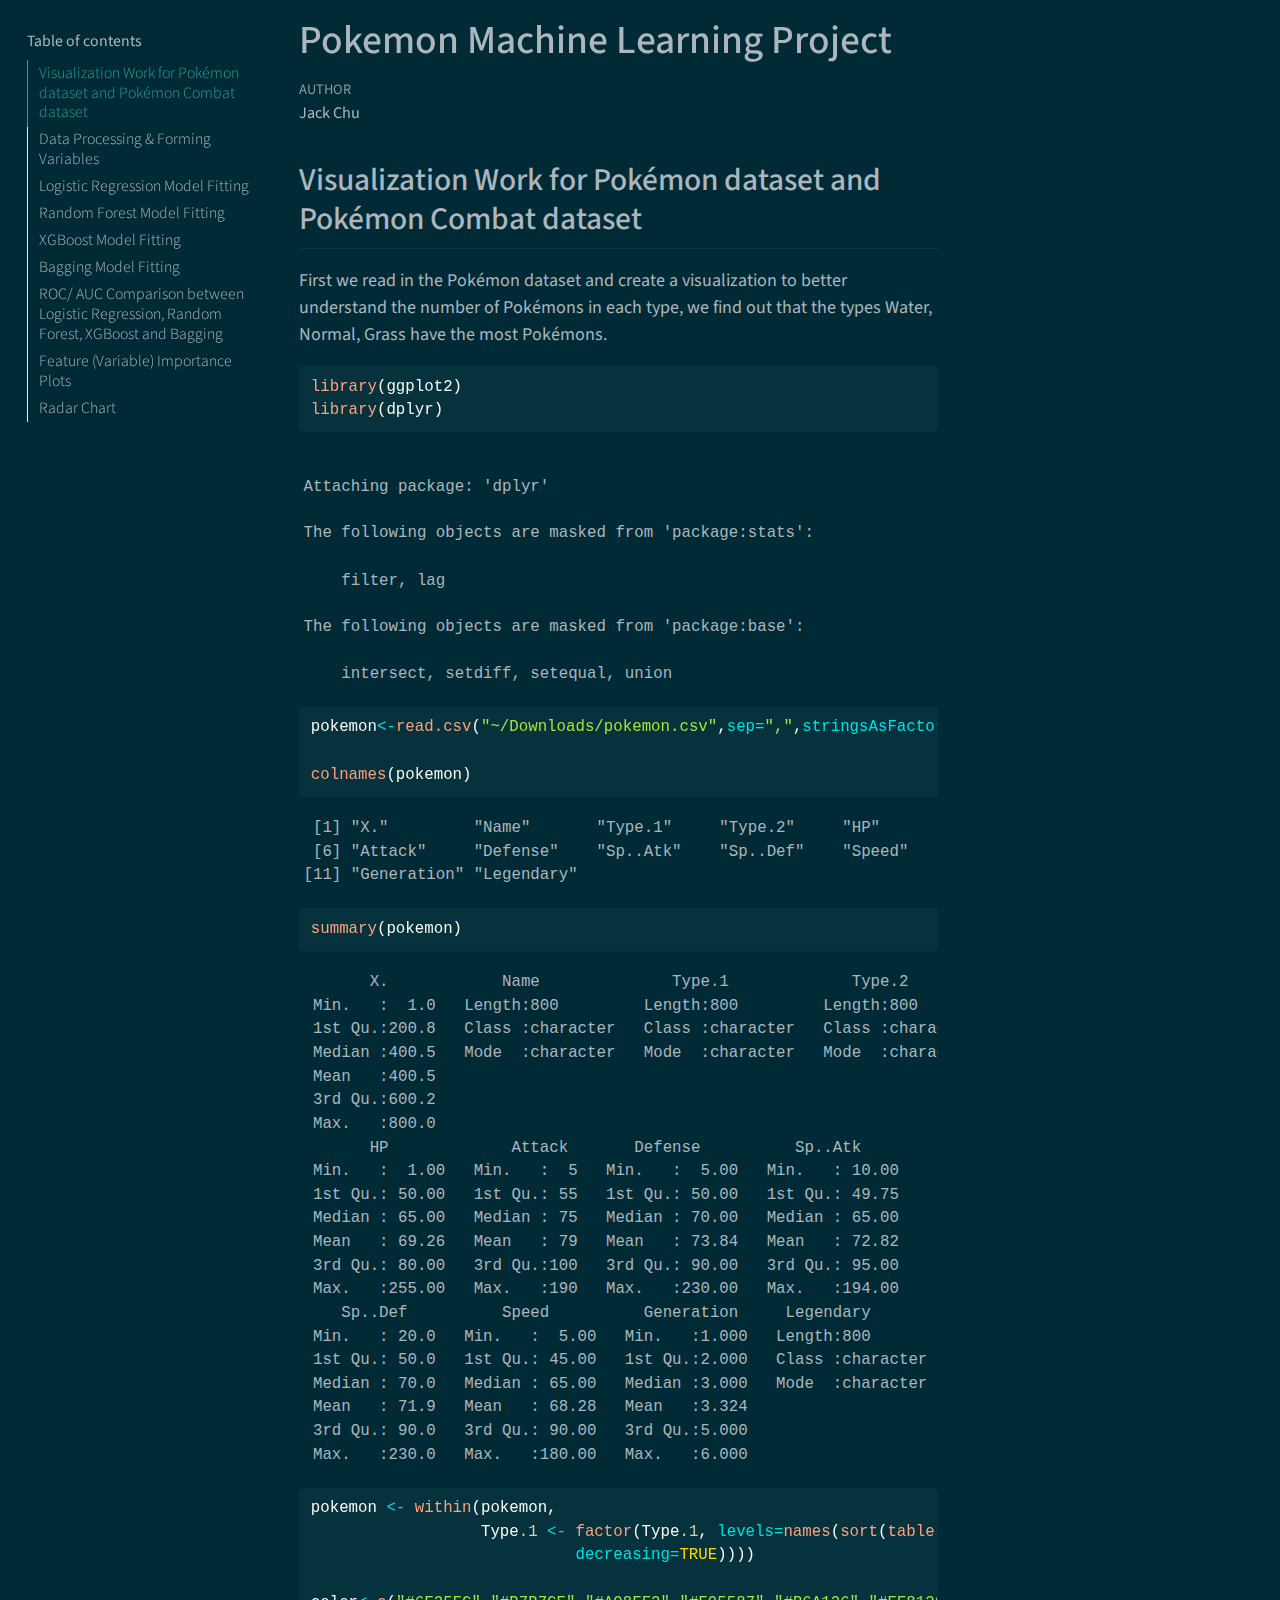
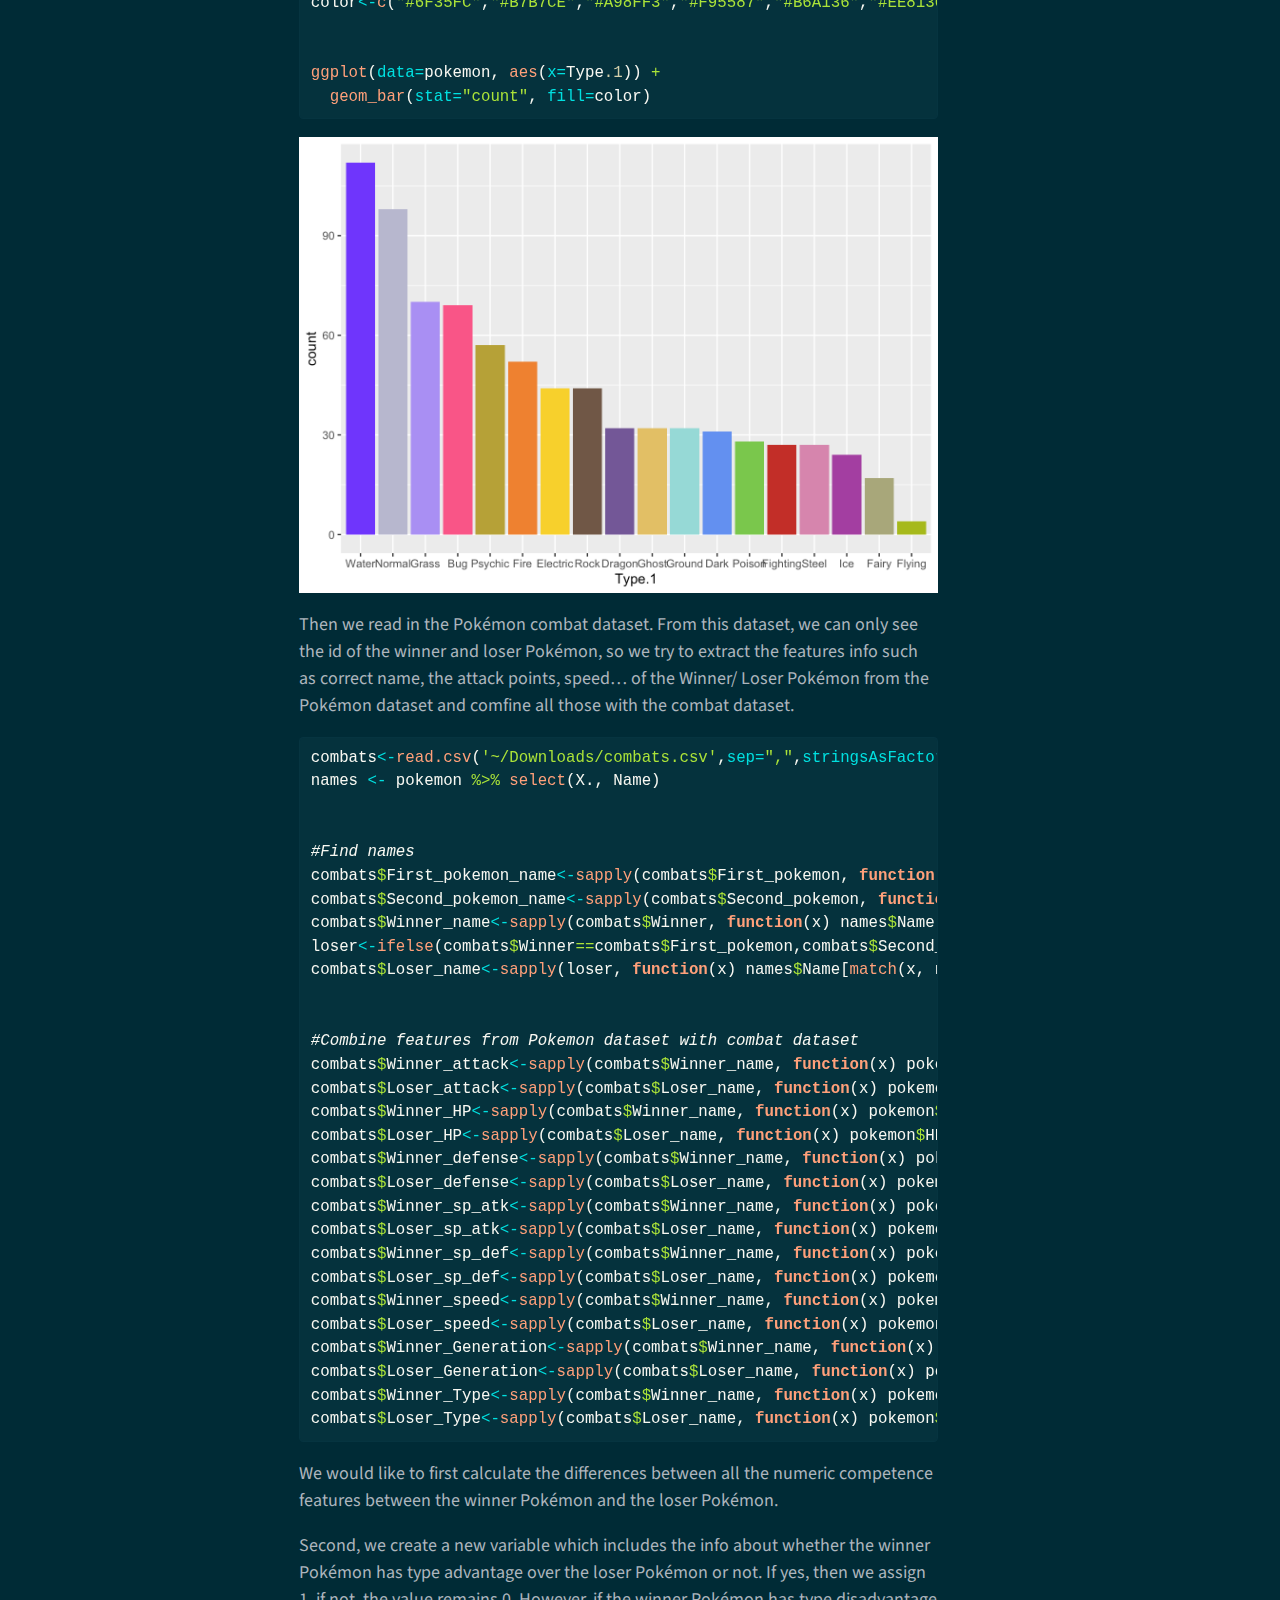
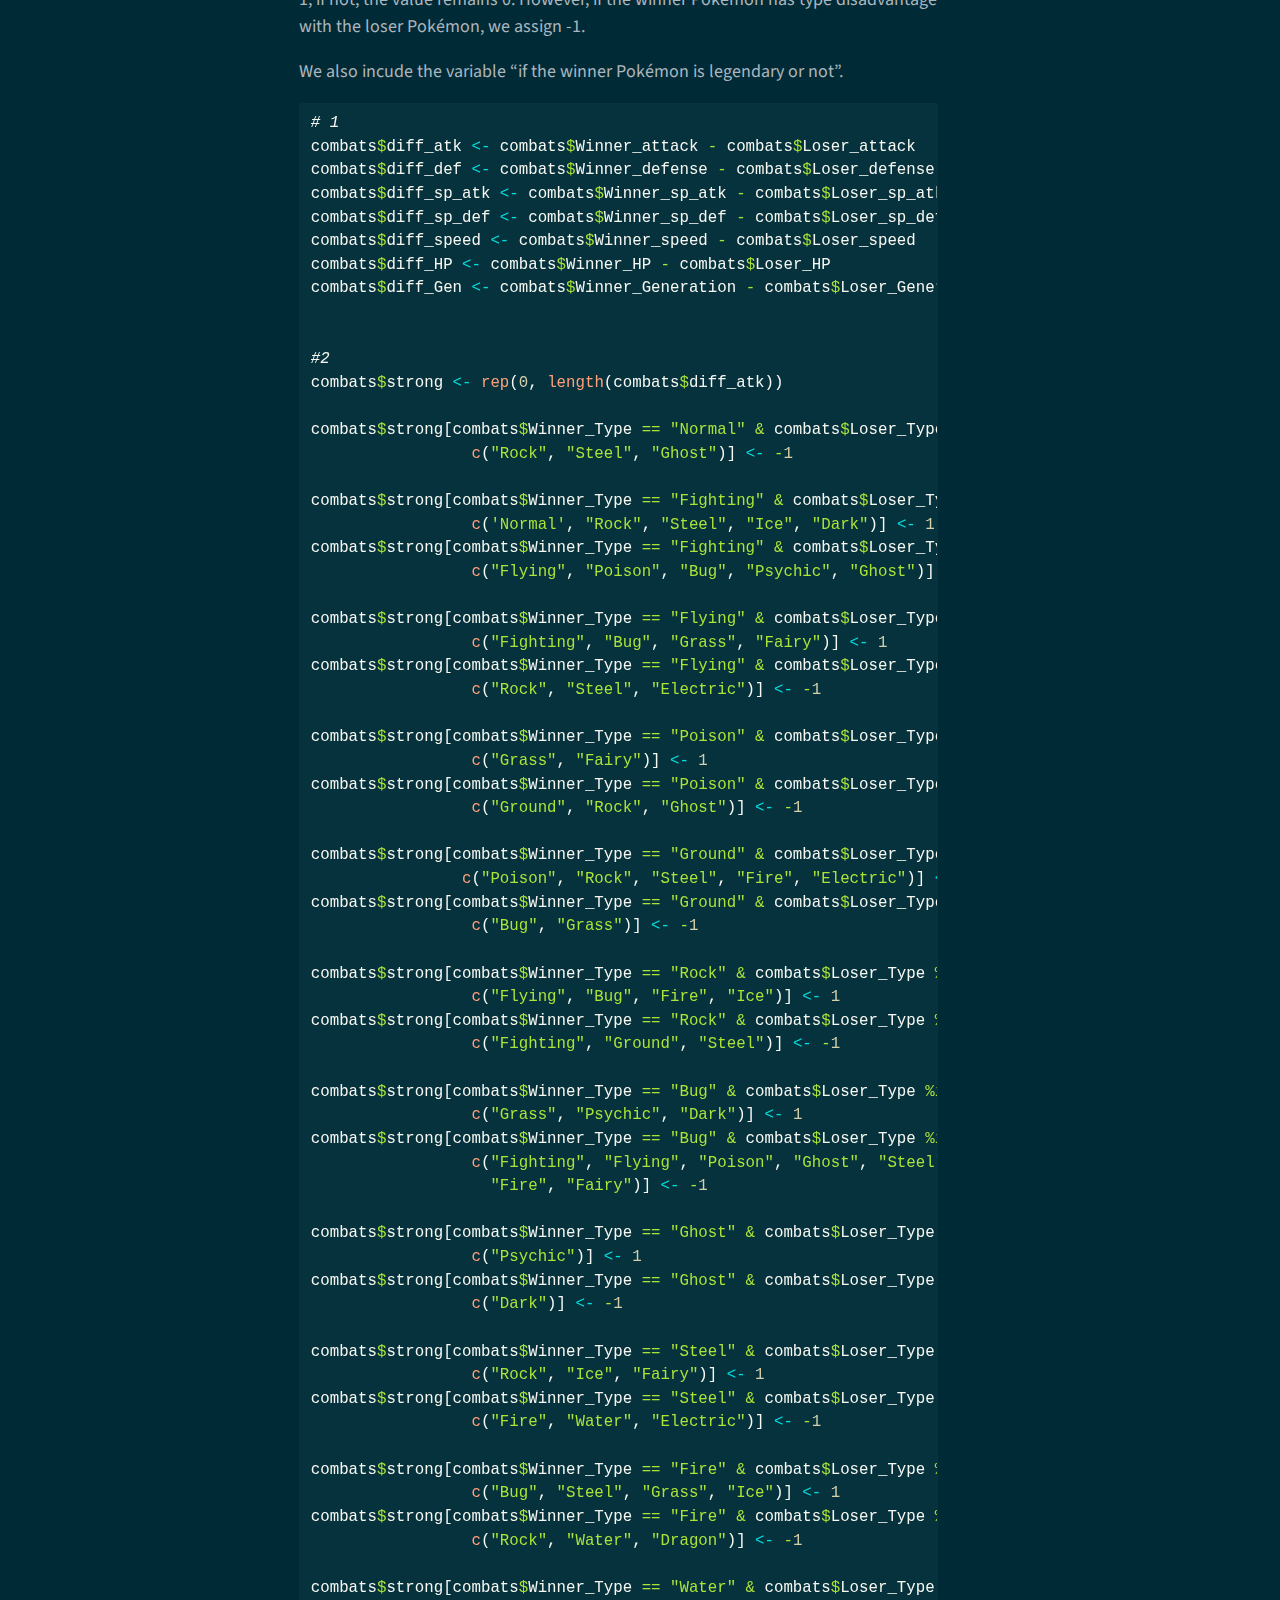
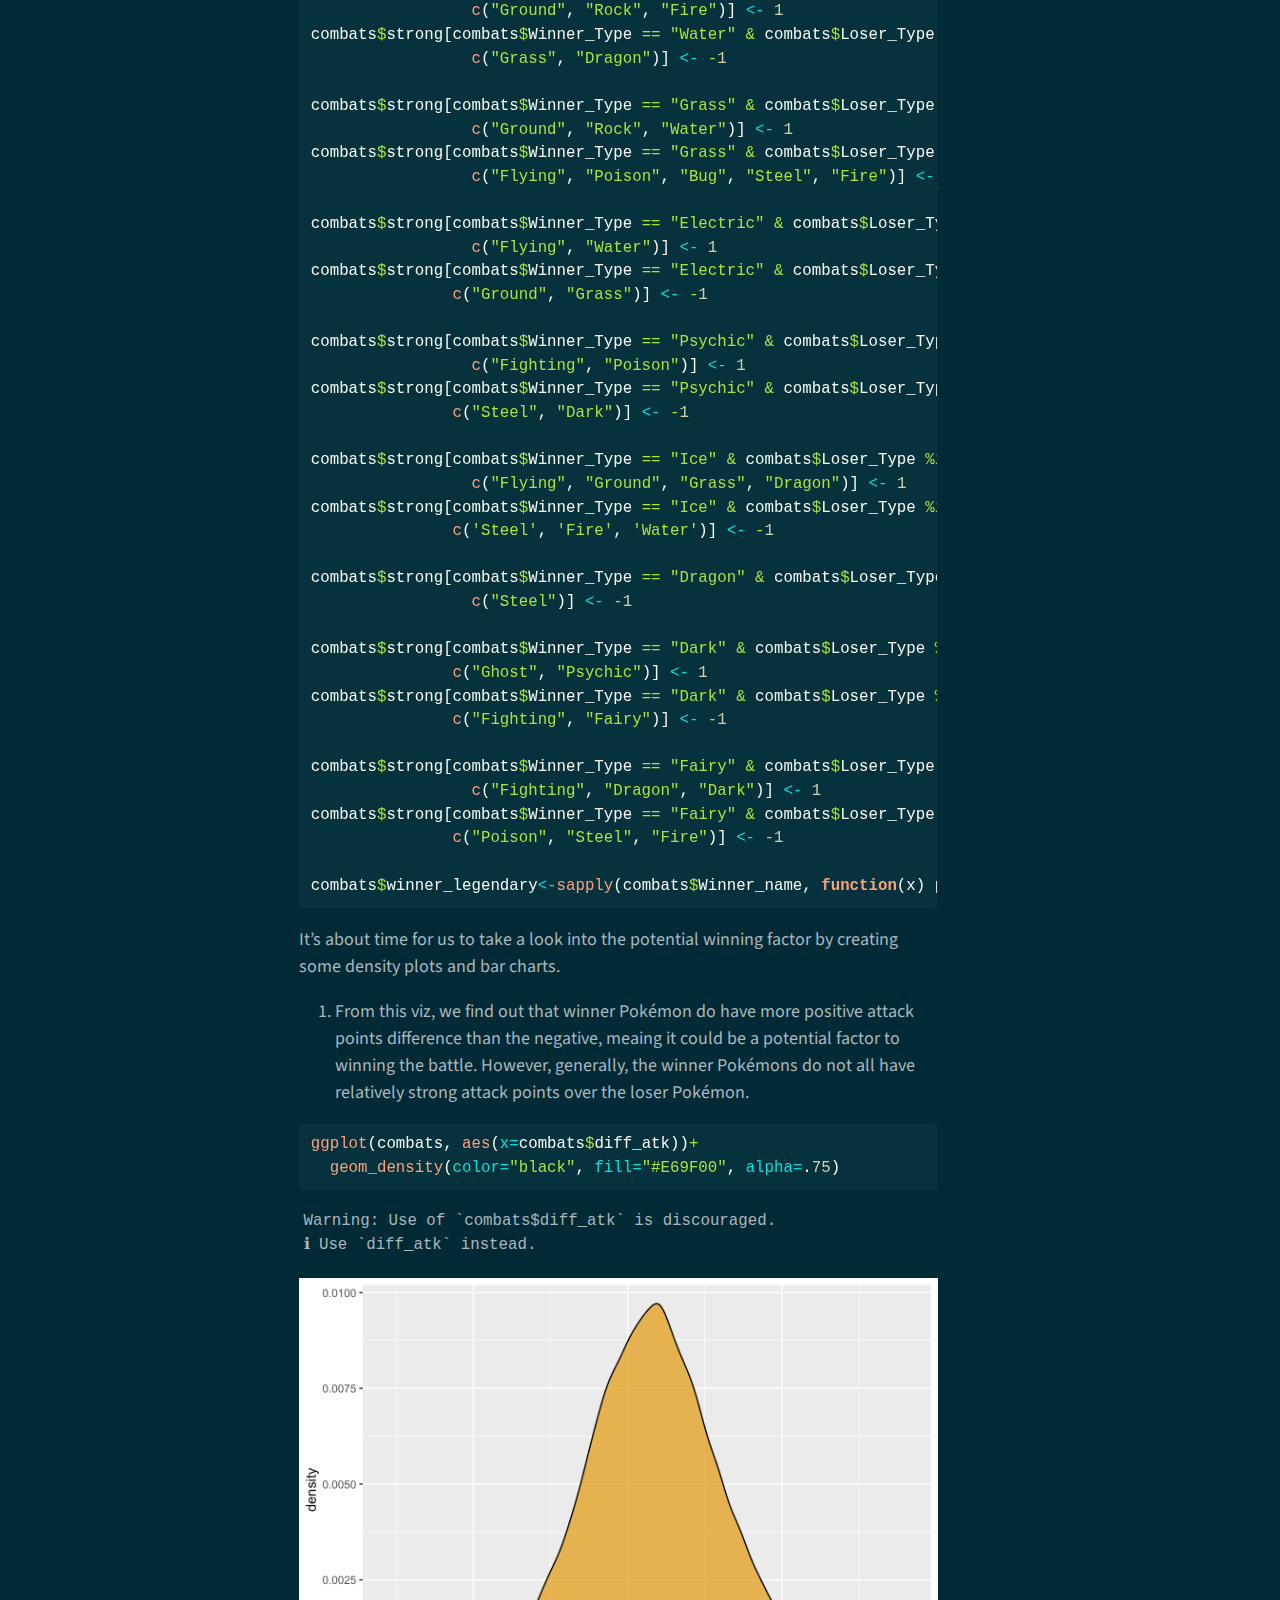
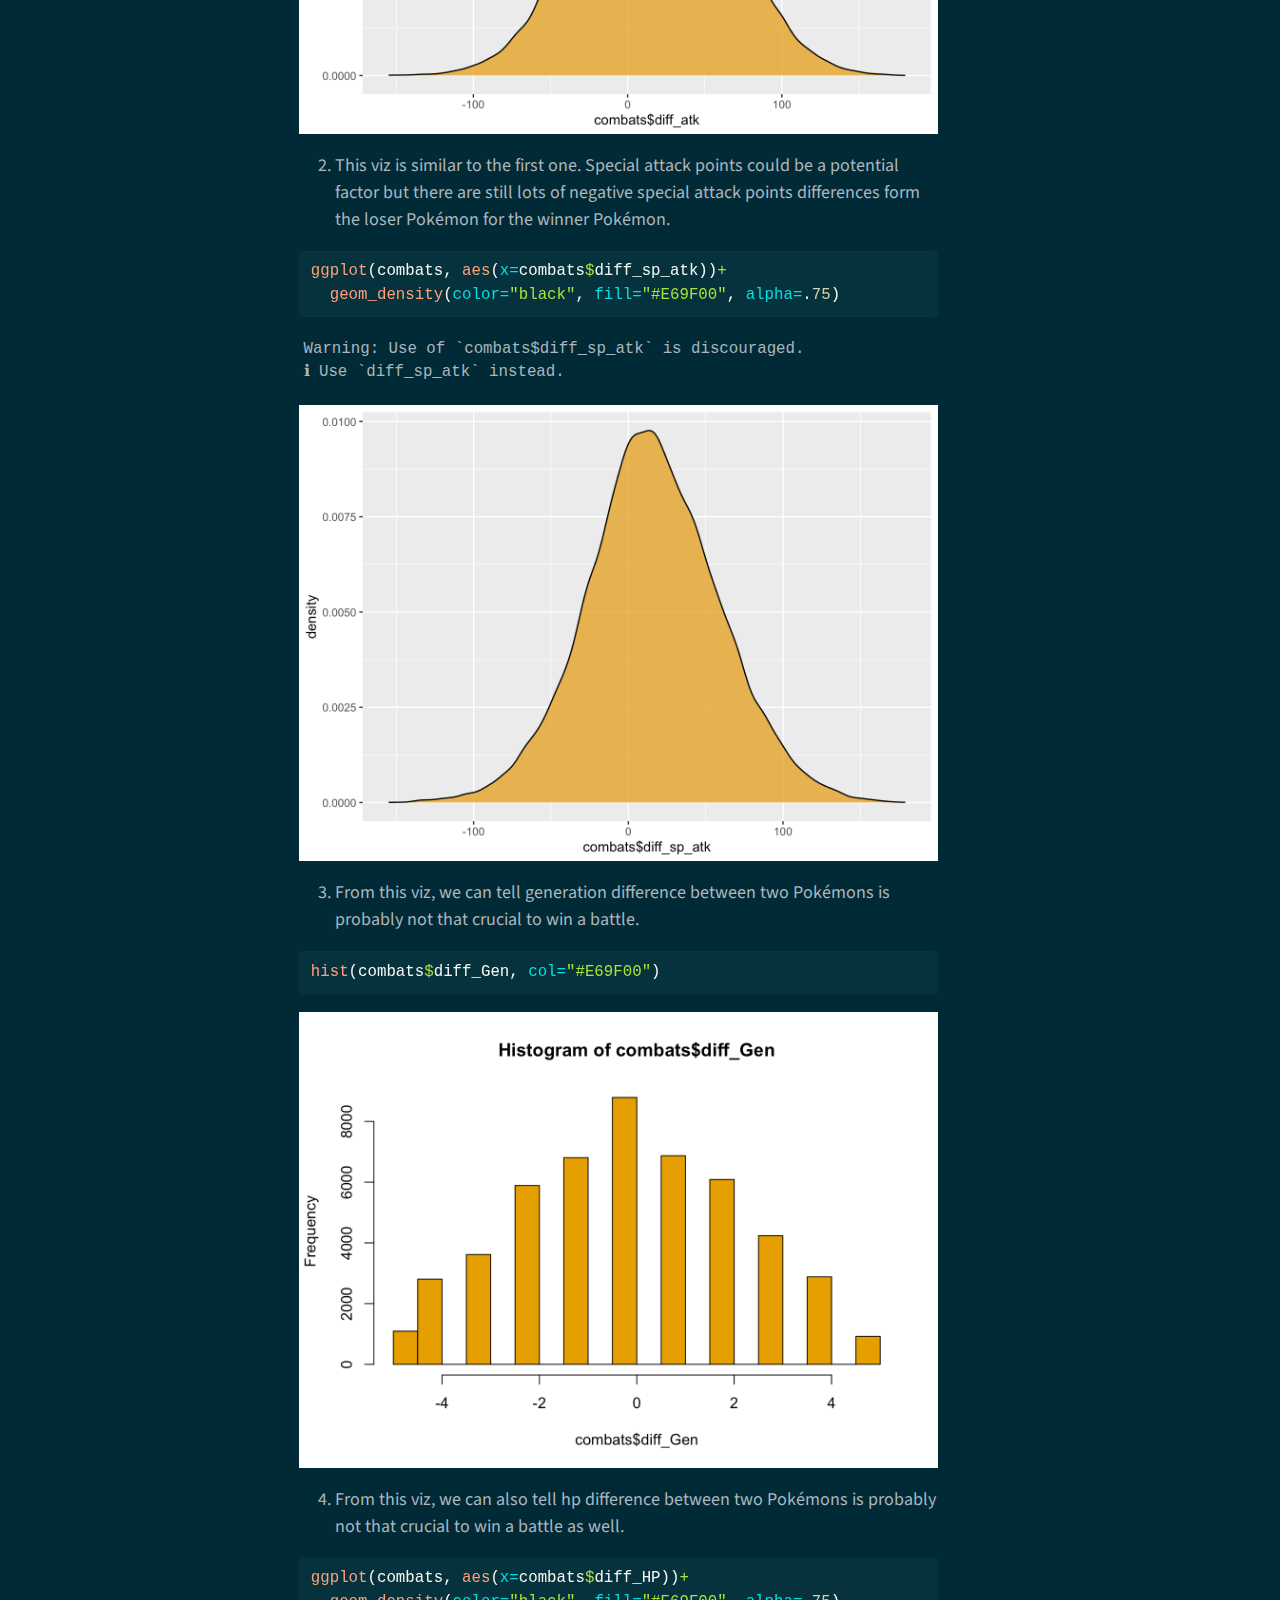
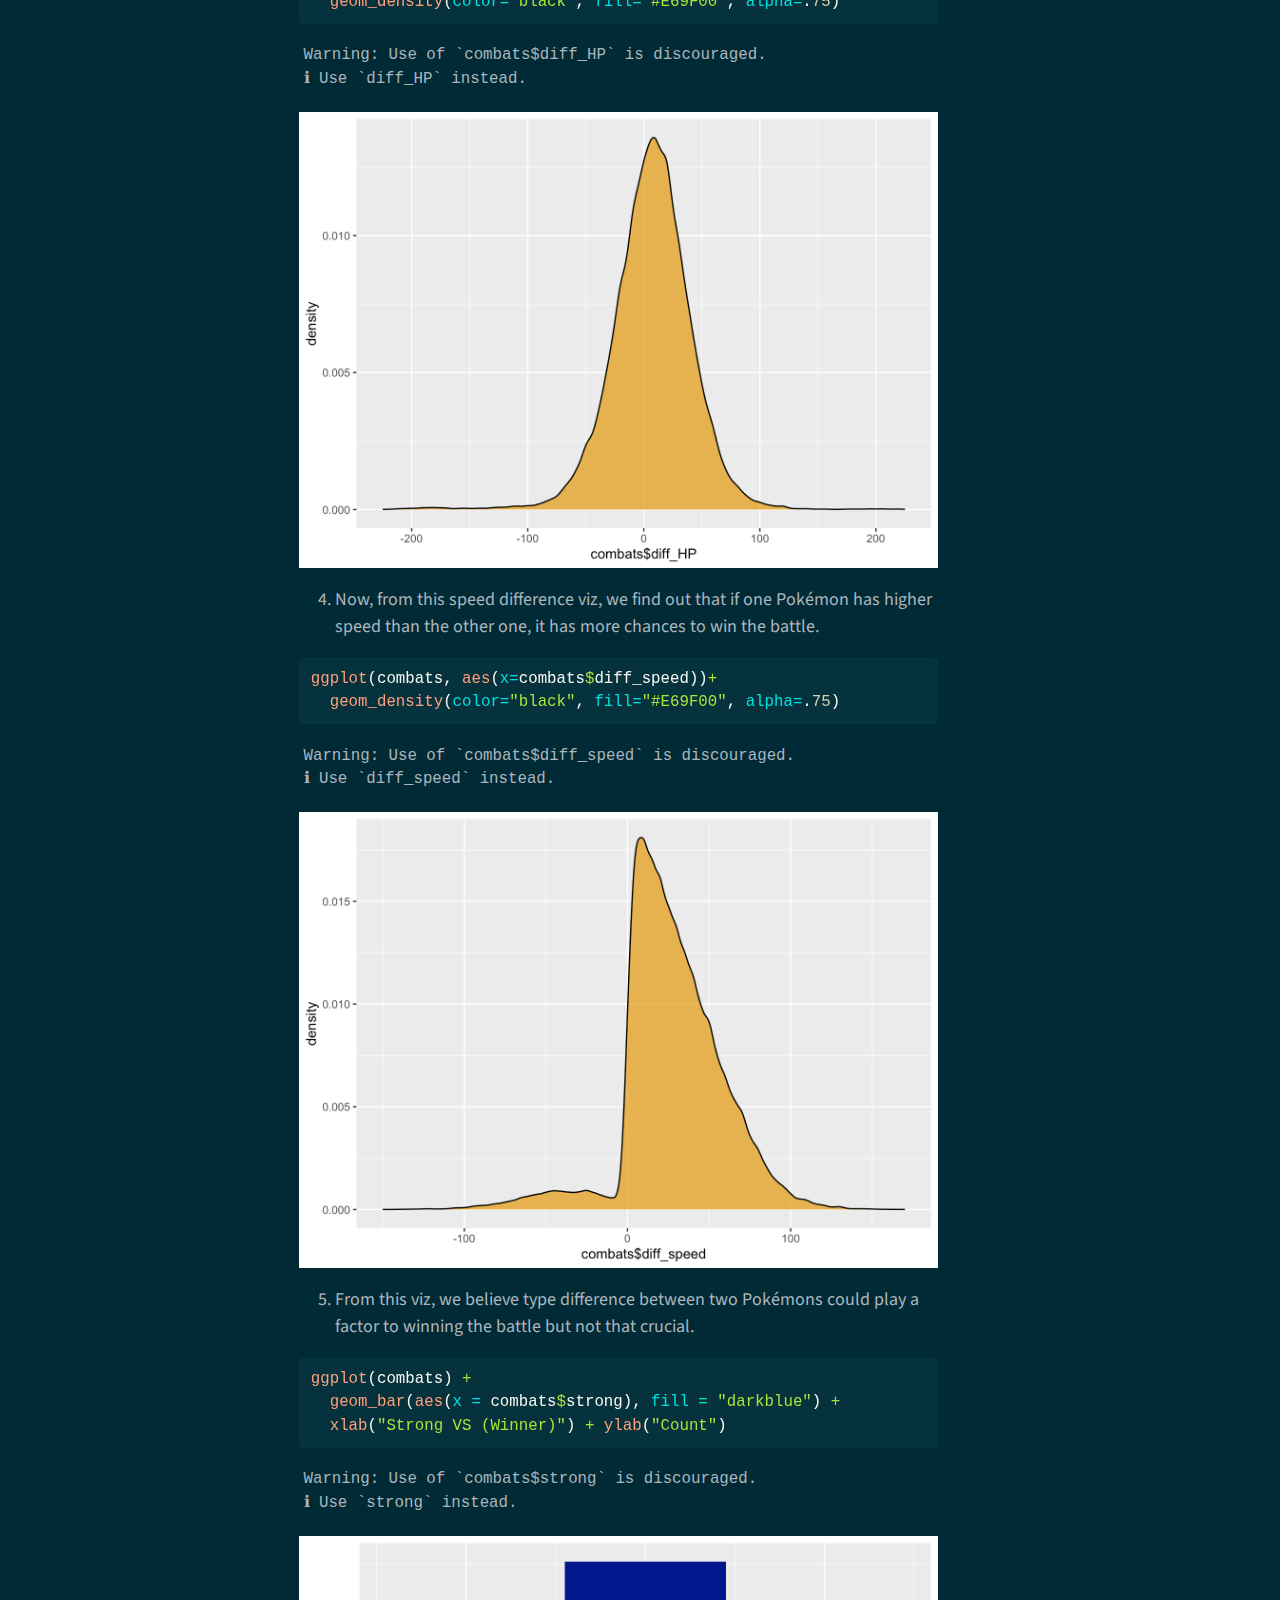
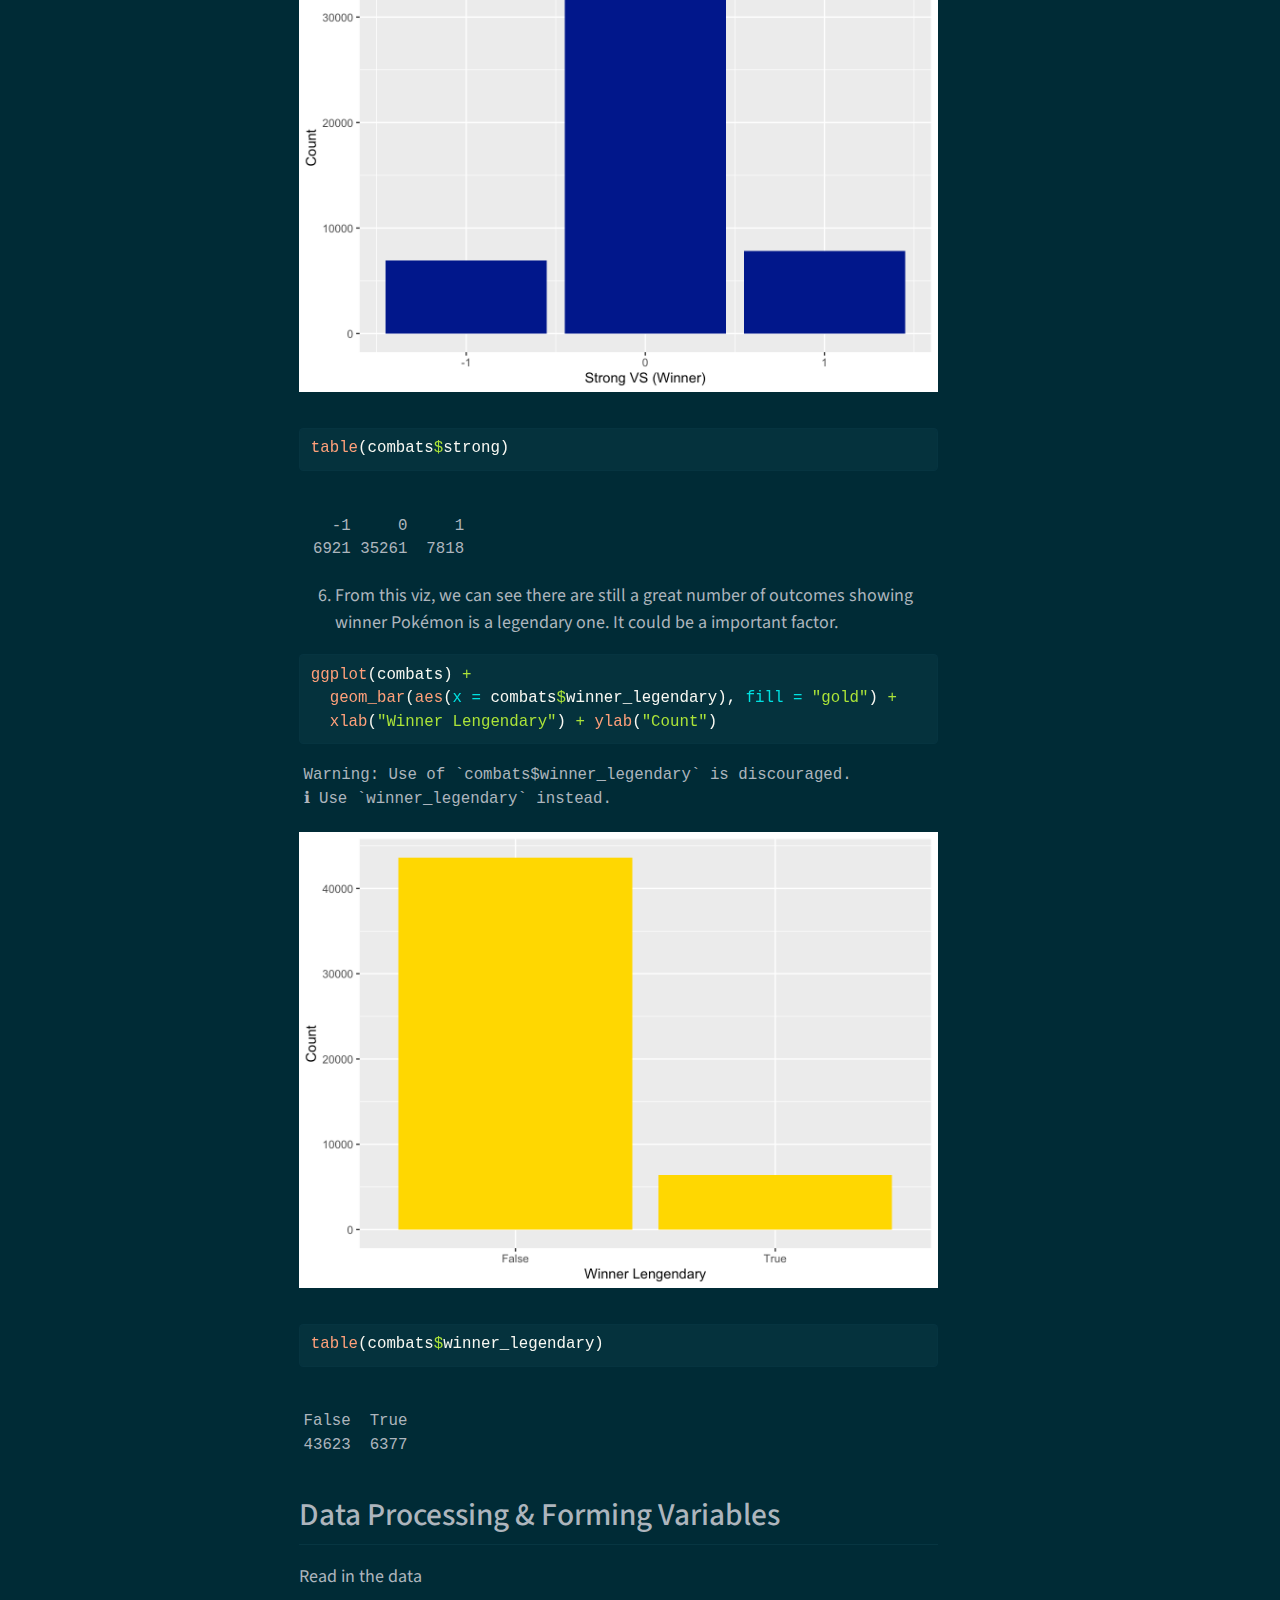
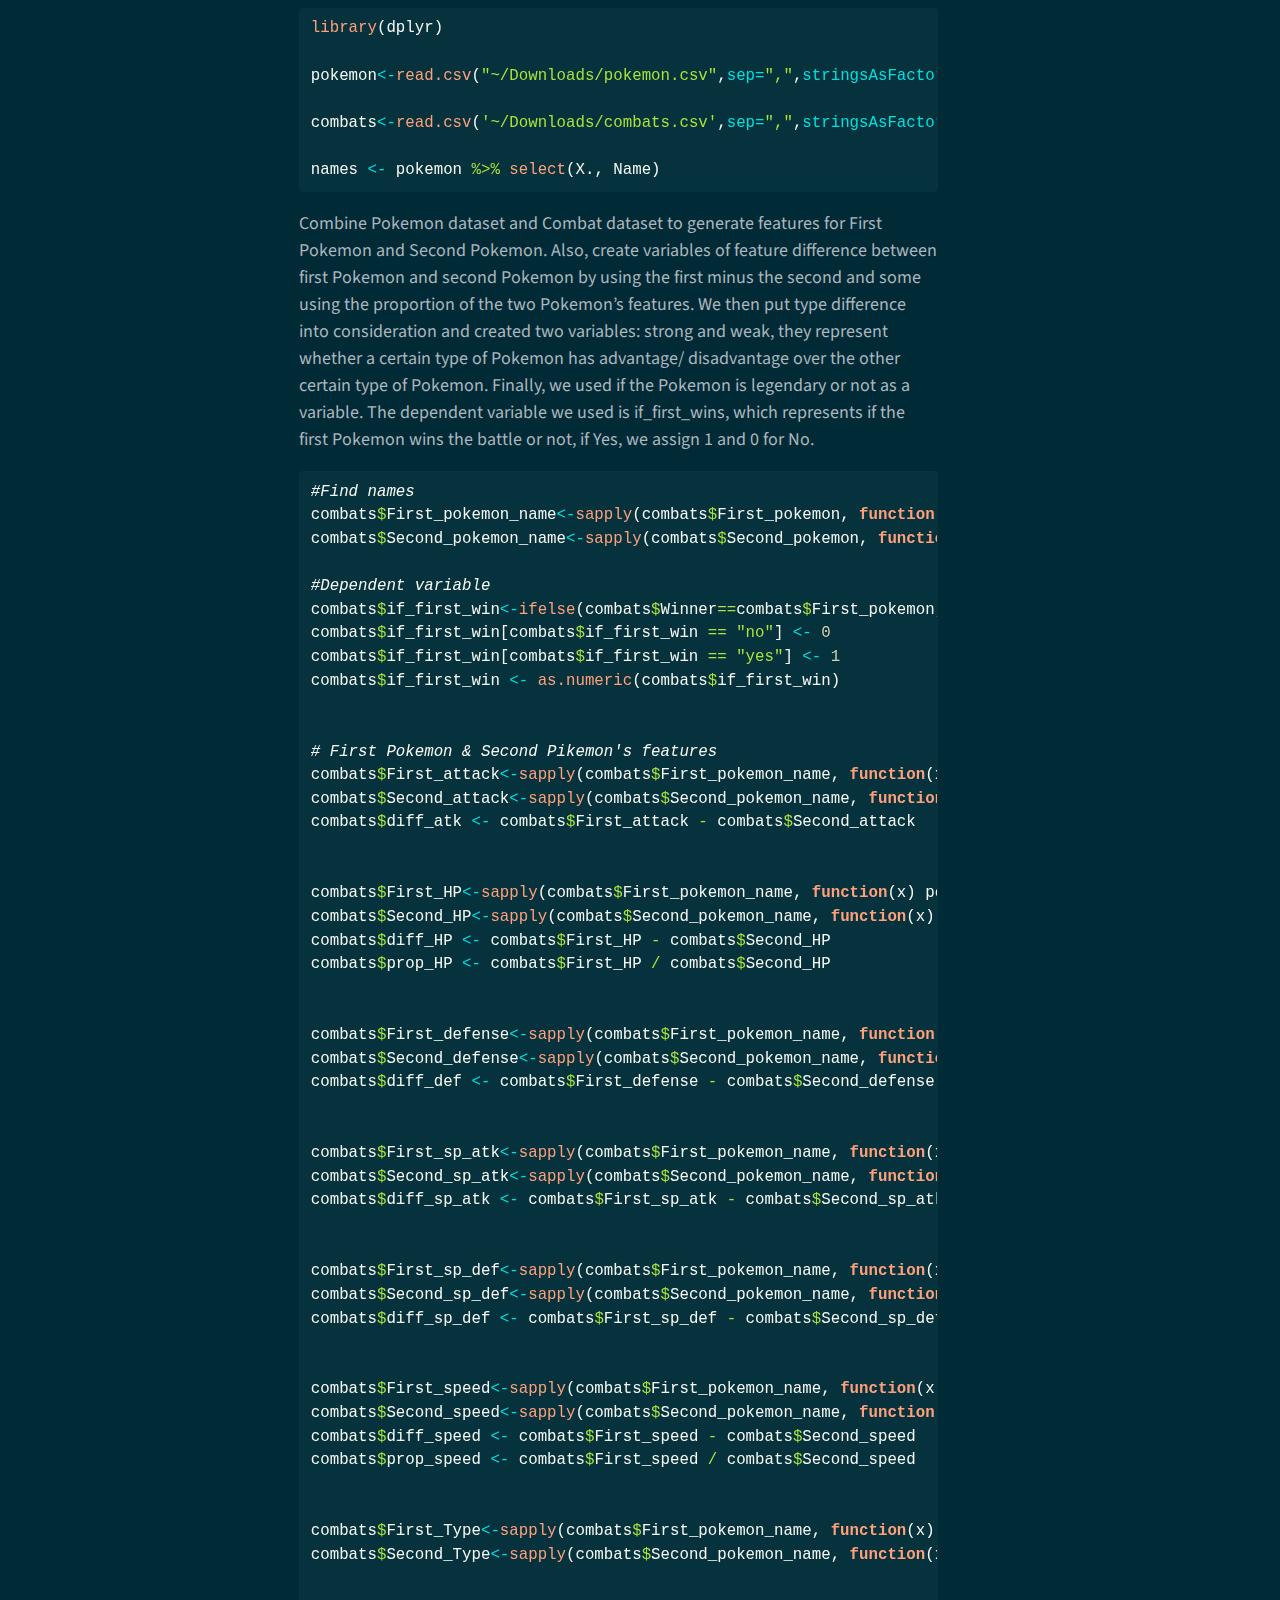
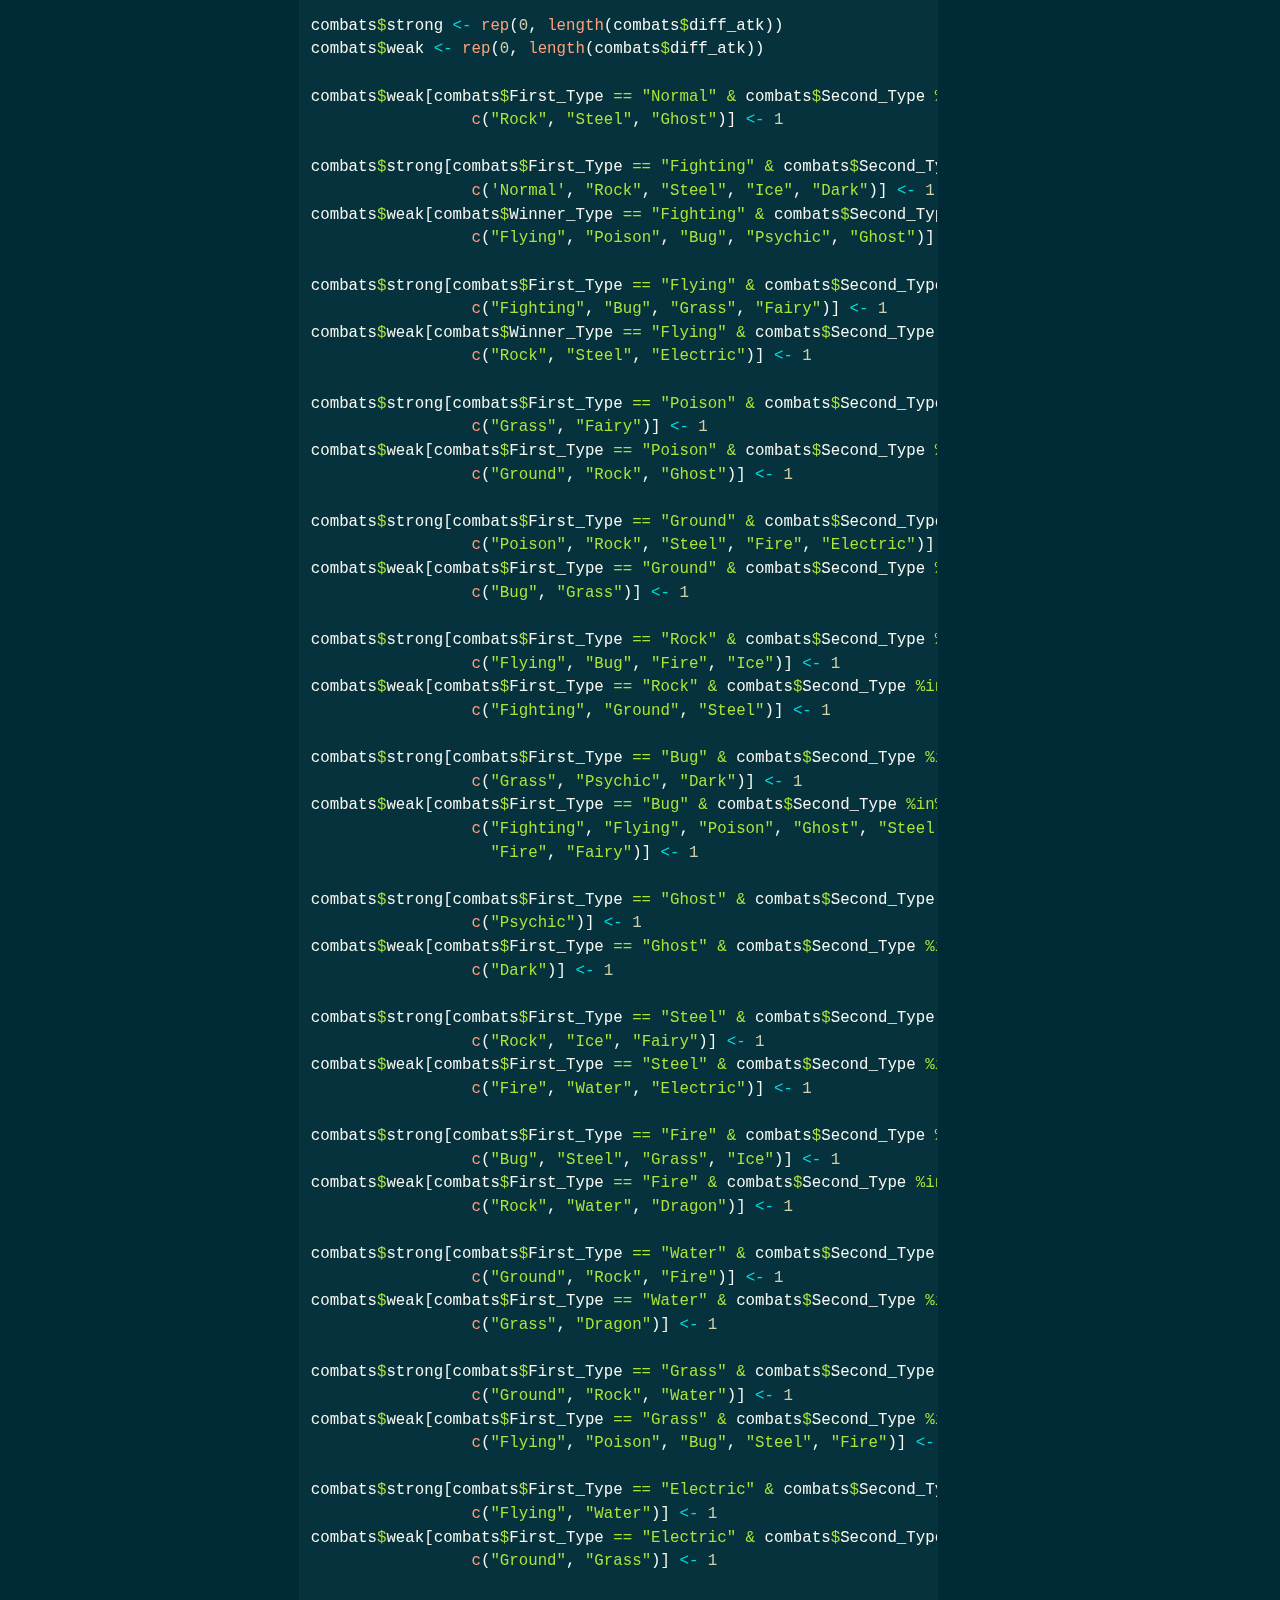
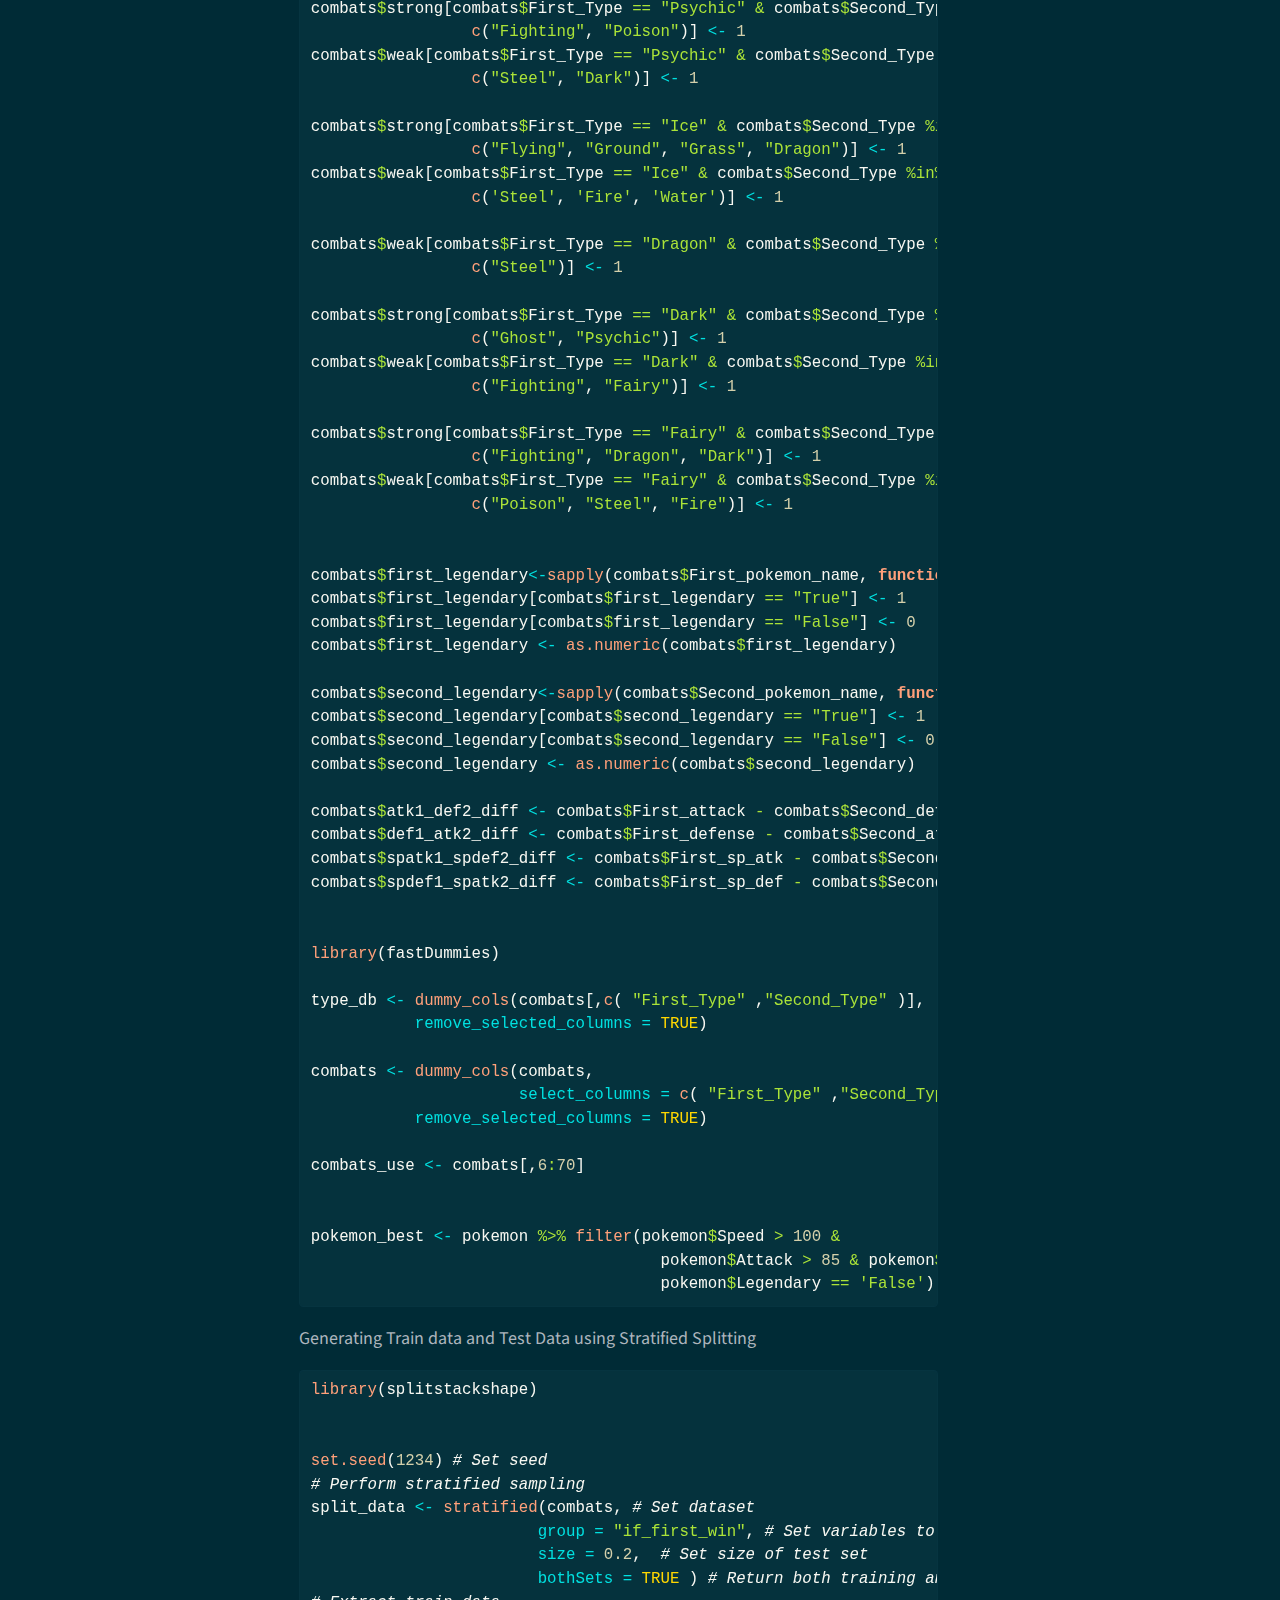
==== commit 2038fdef: "Update index.html" ====
--- a/Pokemon Project/index.html
+++ b/Pokemon Project/index.html
@@ -6,7 +6,7 @@
 
 <meta name="viewport" content="width=device-width, initial-scale=1.0, user-scalable=yes">
 
-<meta name="author" content="Jack Chu, Charlie Han">
+<meta name="author" content="Jack Chu">
 
 <title>Pokemon Machine Learning Project</title>
 <style>
@@ -132,7 +132,7 @@
     <div>
     <div class="quarto-title-meta-heading">Author</div>
     <div class="quarto-title-meta-contents">
-             <p>Jack Chu, Charlie Han </p>
+             <p>Jack Chu</p>
           </div>
   </div>
     
